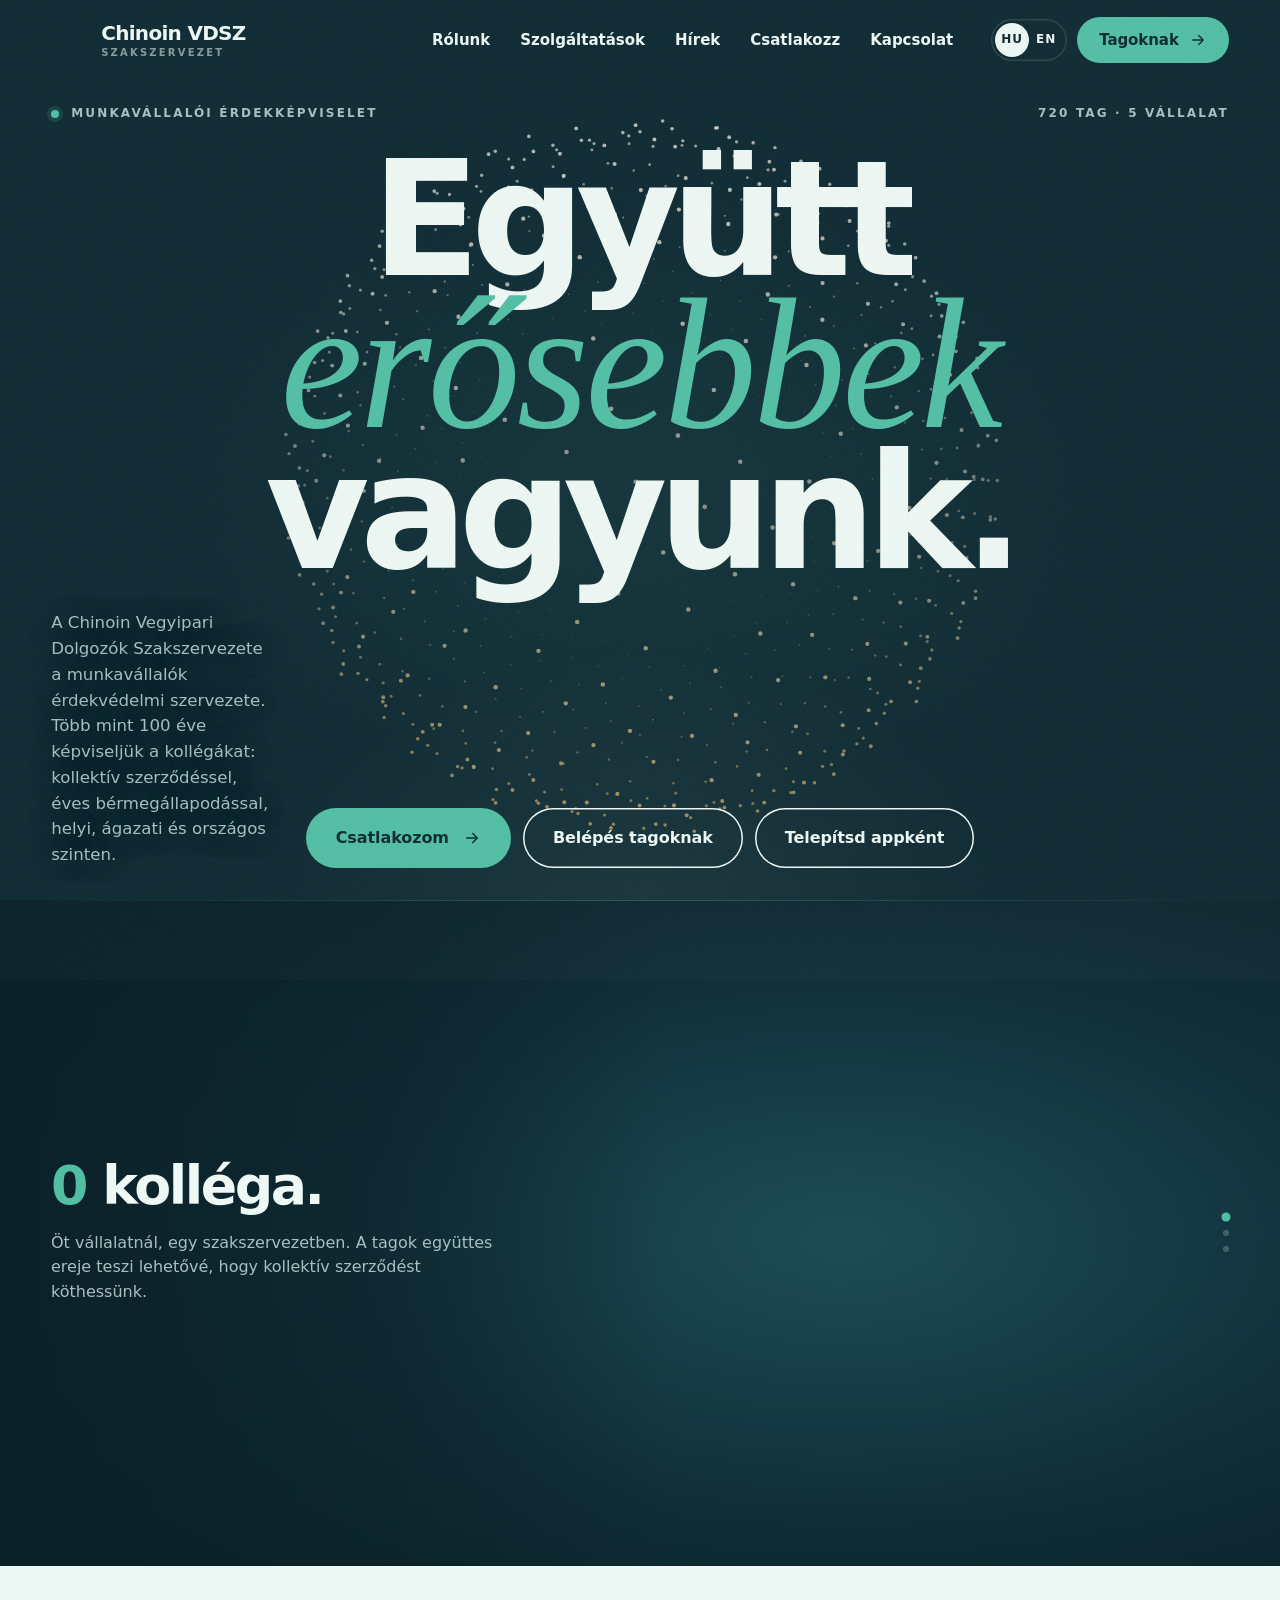
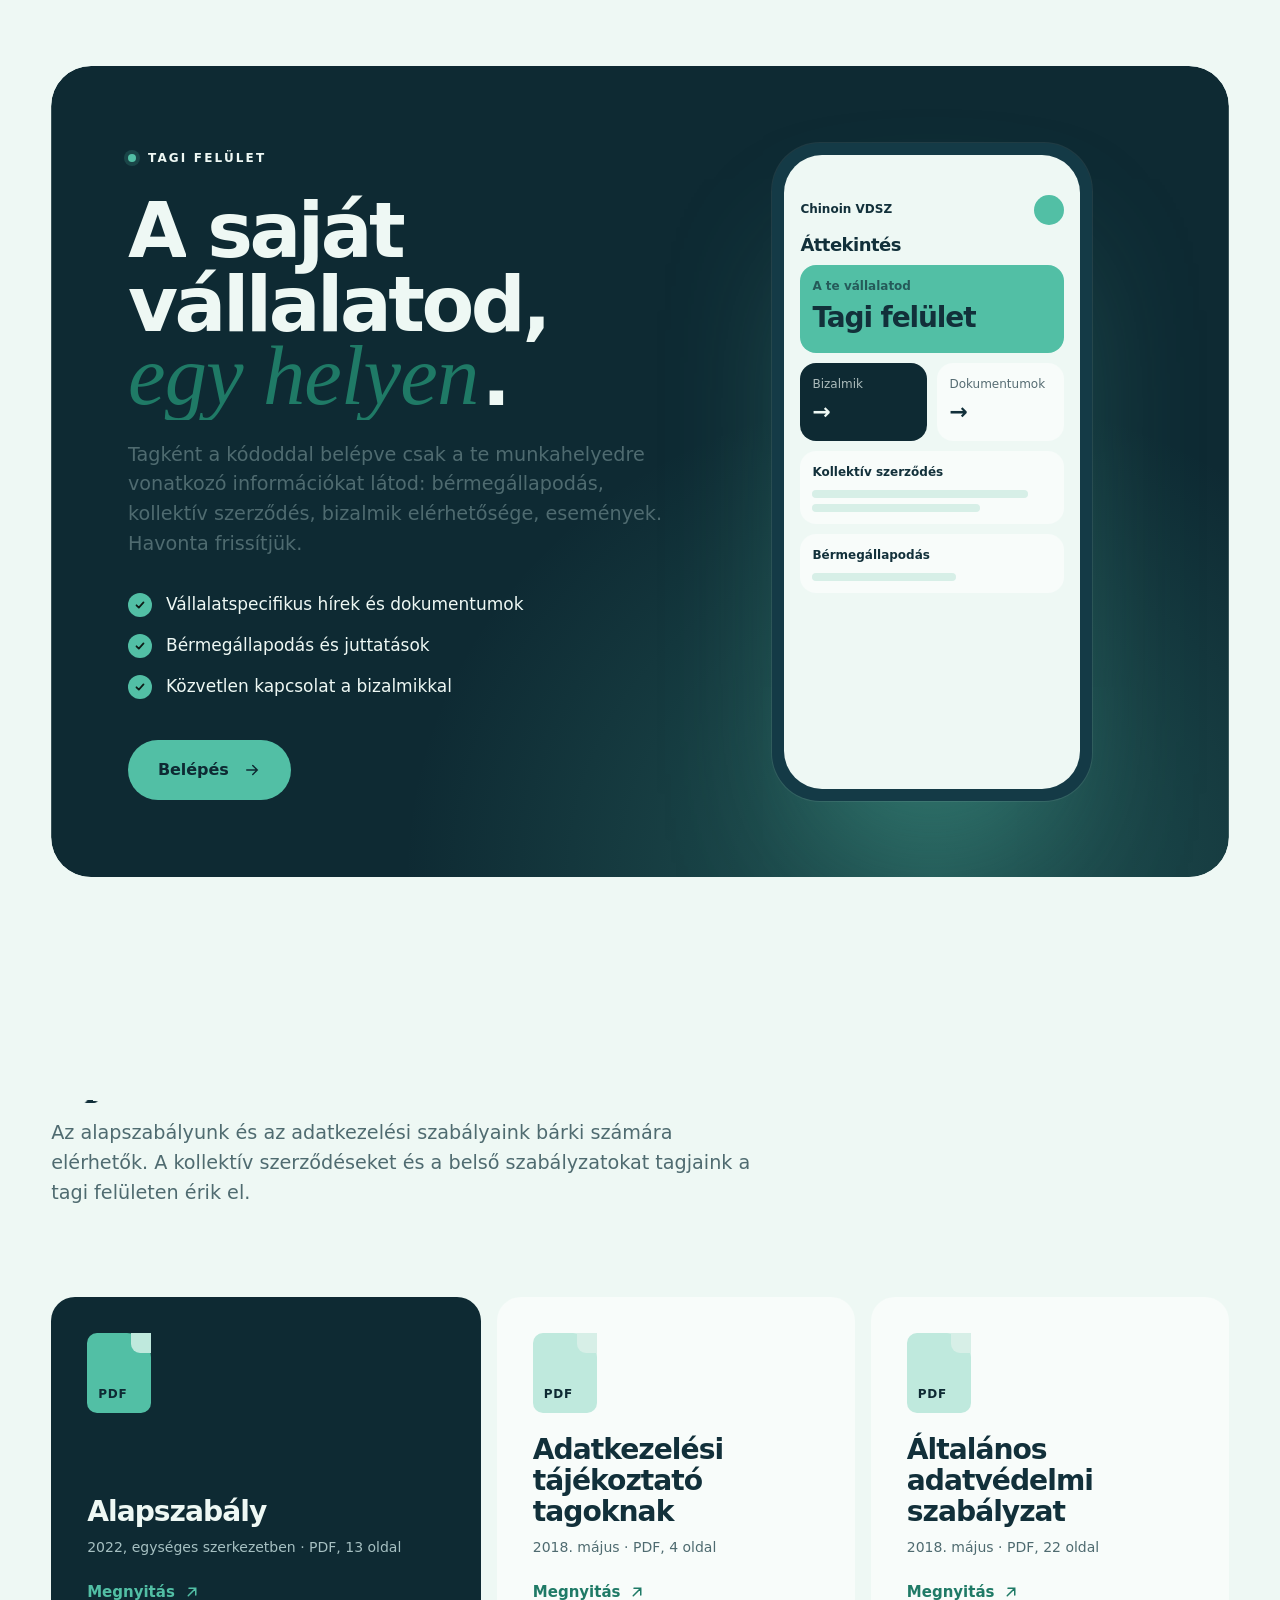
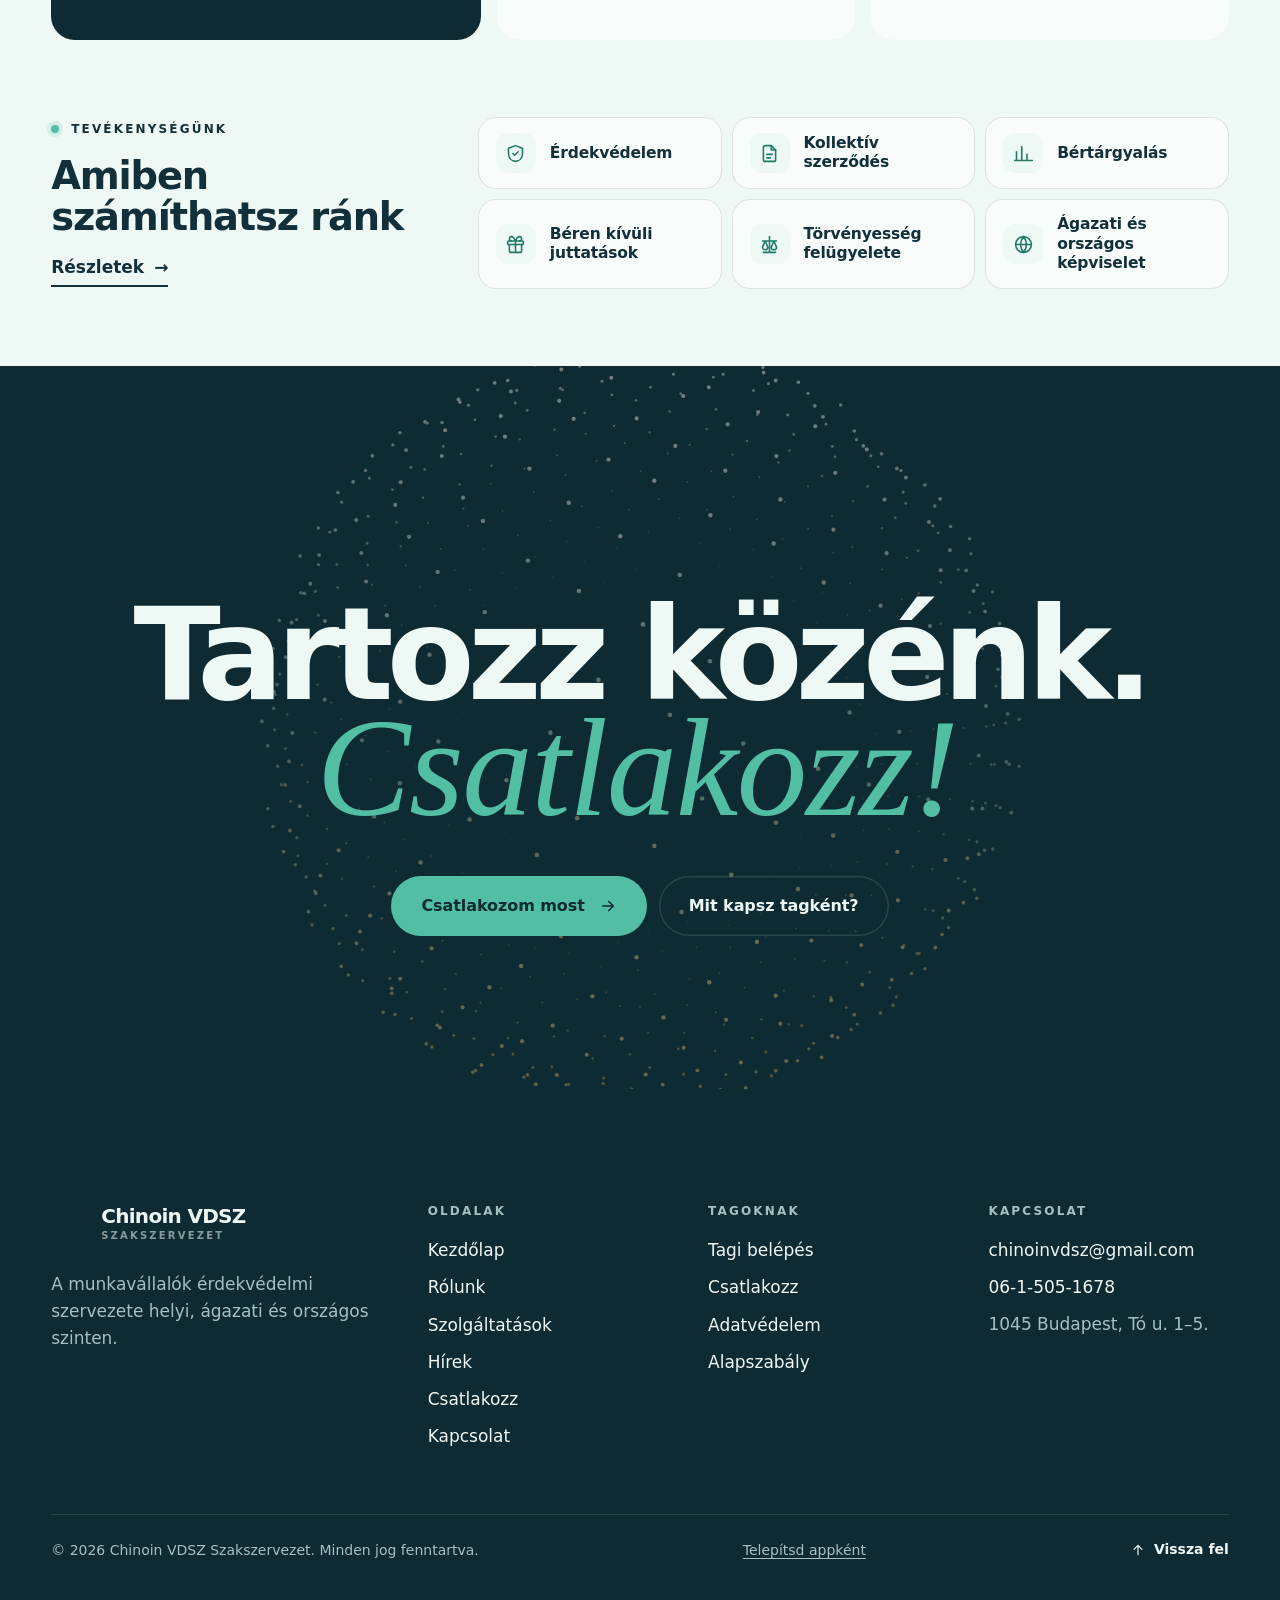
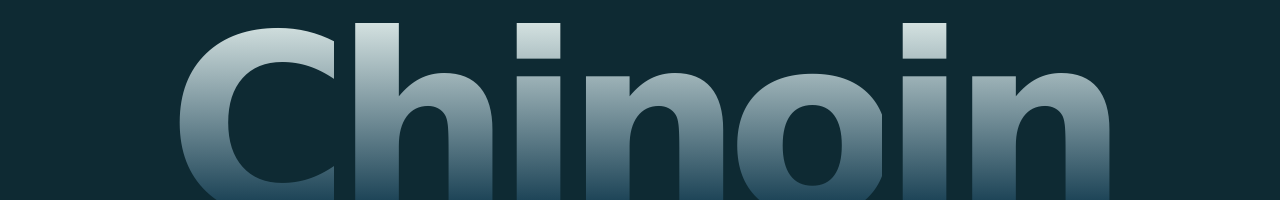
==== index.html @ bb0eb40e "Tartozz közénk: a 721-es sor kikerült Gyorsítótár v28.  Co-Authored-By: Claude Opus 5.5 <noreply@ant" ====
<!doctype html>
<html lang="hu" class="no-js">
<head>
  <meta charset="utf-8">
  <meta name="viewport" content="width=device-width, initial-scale=1, viewport-fit=cover">
  <title>Chinoin VDSZ Szakszervezet</title>
  <meta name="description" content="A Chinoin Vegyipari Dolgozók Szakszervezete: 720 tag, 5 vállalat, több mint 100 év a munkavállalók érdekében.">
  <meta name="theme-color" content="#0e2a33">
  <link rel="canonical" href="https://chinoin-vdsz.vercel.app/">
  <meta property="og:type" content="website">
  <meta property="og:site_name" content="Chinoin VDSZ Szakszervezet">
  <meta property="og:title" content="Chinoin VDSZ Szakszervezet — Együtt erősebbek vagyunk">
  <meta property="og:description" content="A Chinoin Vegyipari Dolgozók Szakszervezete: 720 tag, 5 vállalat, több mint 100 év a munkavállalók érdekében.">
  <meta property="og:url" content="https://chinoin-vdsz.vercel.app/">
  <meta property="og:image" content="https://chinoin-vdsz.vercel.app/assets/img/og.png">
  <meta property="og:locale" content="hu_HU">
  <meta property="og:locale:alternate" content="en_GB">
  <meta name="twitter:card" content="summary_large_image">
  <link rel="manifest" href="manifest.webmanifest">
  <link rel="icon" href="assets/img/icon.svg" type="image/svg+xml">
  <link rel="apple-touch-icon" href="assets/img/icon-192.png">
  <link rel="preload" href="assets/fonts/Unbounded-normal-latin.woff2" as="font" type="font/woff2" crossorigin>
  <link rel="preload" href="assets/fonts/Manrope-normal-latin.woff2" as="font" type="font/woff2" crossorigin>
  <link rel="stylesheet" href="assets/css/fonts.css?v=28">
  <link rel="stylesheet" href="assets/css/style.css?v=28">
</head>
<body data-page="home">
<main id="main">

  <!-- HERO -->
  <section class="hero dark hero-intro">
    <div class="hero-gl" aria-hidden="true"><canvas data-gl-orb></canvas></div>
    <div class="container hero-inner">
      <div class="hero-top">
        <span class="eyebrow" data-i18n="hero.eyebrow"></span>
        <span data-i18n="hero.loc"></span>
      </div>
      <h1 class="hero-title" data-split="chars" data-split-manual data-i18n-html="hero.title"></h1>
      <div class="hero-foot">
        <p class="lead" data-i18n="hero.lead"></p>
        <div class="hero-ctas">
          <a class="btn btn--volt" href="join.html" data-magnetic><span class="roll"><span data-i18n="hero.cta.join"></span></span><svg class="arrow" width="18" height="18" viewBox="0 0 24 24" fill="none" stroke="currentColor" stroke-width="2" stroke-linecap="round"><path d="M5 12h14M13 6l6 6-6 6"/></svg></a>
          <a class="btn btn--ghost" href="login.html" data-magnetic><span class="roll"><span data-i18n="hero.cta.members"></span></span></a>
          <button type="button" class="btn btn--ghost install-link" hidden data-i18n="footer.install"></button>
        </div>
      </div>
    </div>
  </section>

  <!-- „720 PONT”: minden pont egy tag. A taglétszámot a data-members értékénél kell frissíteni. -->
  <section class="story dark" data-story data-members="720" data-i18n-attr="aria-label:story.aria">
    <div class="story-stage" aria-hidden="true">
      <canvas></canvas>
      <ul class="story-legend">
        <li><i class="lg-core"></i><span data-i18n="story.ring.core"></span></li>
        <li><i class="lg-ring"></i><span data-i18n="story.ring.1"></span></li>
        <li><i class="lg-ring lg-dash"></i><span data-i18n="story.ring.2"></span></li>
      </ul>
      <div class="story-dots"><i></i><i></i><i></i></div>
    </div>
    <div class="container story-steps">
      <div class="story-step">
        <div class="story-text">
          <h2 class="story-title" data-story-t="story.2.t"></h2>
          <p data-story-t="story.2.d"></p>
        </div>
      </div>
      <div class="story-step">
        <div class="story-text">
          <h2 class="story-title" data-story-t="story.3.t"></h2>
          <p data-story-t="story.3.d"></p>
        </div>
      </div>
      <div class="story-step">
        <div class="story-text">
          <h2 class="story-title" data-story-t="story.4.t"></h2>
          <p data-story-t="story.4.d"></p>
        </div>
      </div>
    </div>
  </section>

  <!-- PORTAL TEASER -->
  <section class="section--tight">
    <div class="container">
      <div class="teaser reveal-clip">
        <div>
          <span class="eyebrow" data-i18n="portal.teaser.eyebrow"></span>
          <h2 class="h-l" style="margin-top:24px" data-split data-i18n-html="portal.teaser.title"></h2>
          <p class="lead muted" style="margin-top:24px" data-i18n="portal.teaser.lead"></p>
          <ul class="checklist">
            <li data-i18n="portal.teaser.l1"></li>
            <li data-i18n="portal.teaser.l2"></li>
            <li data-i18n="portal.teaser.l3"></li>
          </ul>
          <a class="btn btn--volt" href="login.html" data-magnetic><span class="roll"><span data-i18n="portal.teaser.cta"></span></span><svg class="arrow" width="18" height="18" viewBox="0 0 24 24" fill="none" stroke="currentColor" stroke-width="2" stroke-linecap="round"><path d="M5 12h14M13 6l6 6-6 6"/></svg></a>
        </div>
        <div class="phone-wrap" aria-hidden="true">
          <div class="phone">
            <div class="phone-screen">
              <div class="ps-top"><span style="font-weight:800">Chinoin VDSZ</span><span class="ps-avatar"></span></div>
              <div class="ps-title">Áttekintés</div>
              <div class="ps-card volt"><div style="font-weight:700;opacity:.7">A te vállalatod</div><div class="ps-big">Tagi felület</div></div>
              <div class="ps-row">
                <div class="ps-card ink"><div style="opacity:.7">Bizalmik</div><div class="ps-big" style="font-size:22px">→</div></div>
                <div class="ps-card"><div style="opacity:.7">Dokumentumok</div><div class="ps-big" style="font-size:22px">→</div></div>
              </div>
              <div class="ps-card"><div style="font-weight:700;margin-bottom:8px">Kollektív szerződés</div><div class="ps-bar" style="width:90%"></div><div class="ps-bar" style="width:70%;margin-top:6px"></div></div>
              <div class="ps-card"><div style="font-weight:700;margin-bottom:8px">Bérmegállapodás</div><div class="ps-bar" style="width:60%"></div></div>
            </div>
          </div>
        </div>
      </div>
    </div>
  </section>

  <!-- PUBLIC DOCUMENTS: Éva kérése — az Alapszabály és a GDPR-dokumentumok a főoldalon -->
  <section class="section" id="dokumentumok" style="padding-top:0">
    <div class="container">
      <div class="section-head">
        <span class="eyebrow reveal" data-i18n="docs.eyebrow"></span>
        <h2 class="h-l" data-split data-i18n-html="docs.title"></h2>
        <p class="lead muted reveal" data-i18n="docs.lead"></p>
      </div>
      <div class="pub-docs">
        <a class="pub-doc pub-doc--lead reveal" href="assets/docs/alapszabaly-2022.pdf" target="_blank" rel="noopener">
          <span class="pub-doc-file" aria-hidden="true">PDF</span>
          <span class="pub-doc-text"><b data-i18n="docs.alap.t"></b><small data-i18n="docs.alap.d"></small></span>
          <span class="pub-doc-go"><span data-i18n="docs.open"></span><svg width="18" height="18" viewBox="0 0 24 24" fill="none" stroke="currentColor" stroke-width="2" stroke-linecap="round"><path d="M7 17 17 7M8 7h9v9"/></svg></span>
        </a>
        <a class="pub-doc reveal" style="--d:.08s" href="assets/docs/adatkezelesi-tajekoztato-tagoknak.pdf" target="_blank" rel="noopener">
          <span class="pub-doc-file" aria-hidden="true">PDF</span>
          <span class="pub-doc-text"><b data-i18n="docs.gdprt.t"></b><small data-i18n="docs.gdprt.d"></small></span>
          <span class="pub-doc-go"><span data-i18n="docs.open"></span><svg width="18" height="18" viewBox="0 0 24 24" fill="none" stroke="currentColor" stroke-width="2" stroke-linecap="round"><path d="M7 17 17 7M8 7h9v9"/></svg></span>
        </a>
        <a class="pub-doc reveal" style="--d:.16s" href="assets/docs/adatvedelmi-szabalyzat.pdf" target="_blank" rel="noopener">
          <span class="pub-doc-file" aria-hidden="true">PDF</span>
          <span class="pub-doc-text"><b data-i18n="docs.gdprs.t"></b><small data-i18n="docs.gdprs.d"></small></span>
          <span class="pub-doc-go"><span data-i18n="docs.open"></span><svg width="18" height="18" viewBox="0 0 24 24" fill="none" stroke="currentColor" stroke-width="2" stroke-linecap="round"><path d="M7 17 17 7M8 7h9v9"/></svg></span>
        </a>
      </div>
    </div>
  </section>

  <!-- TEVÉKENYSÉG -->
  <section class="section--tight svc-strip" aria-labelledby="svc-title">
    <div class="container">
      <div class="svc-strip-head reveal">
        <span class="eyebrow" data-i18n="svc.eyebrow"></span>
        <h2 class="h-m" id="svc-title" data-i18n="svc.title"></h2>
        <a class="link-arrow" href="services.html"><span data-i18n="svc.more"></span> →</a>
      </div>
      <div class="svc-mini">
        <article class="svc-mini-item">
          <span class="svc-mini-ico" aria-hidden="true"><svg viewBox="0 0 24 24" fill="none" stroke="currentColor" stroke-width="1.8" stroke-linecap="round" stroke-linejoin="round"><path d="M12 3 4 6v6c0 5 3.4 8.6 8 9 4.6-.4 8-4 8-9V6l-8-3Z"/><path d="m9 12 2 2 4-4"/></svg></span>
          <h3 data-i18n="svc.1.t"></h3>
        </article>
        <article class="svc-mini-item">
          <span class="svc-mini-ico" aria-hidden="true"><svg viewBox="0 0 24 24" fill="none" stroke="currentColor" stroke-width="1.8" stroke-linecap="round" stroke-linejoin="round"><path d="M14 3H7a2 2 0 0 0-2 2v14a2 2 0 0 0 2 2h10a2 2 0 0 0 2-2V8l-5-5Z"/><path d="M14 3v5h5M9 13h6M9 17h4"/></svg></span>
          <h3 data-i18n="svc.2.t"></h3>
        </article>
        <article class="svc-mini-item">
          <span class="svc-mini-ico" aria-hidden="true"><svg viewBox="0 0 24 24" fill="none" stroke="currentColor" stroke-width="1.8" stroke-linecap="round" stroke-linejoin="round"><path d="M4 20V10M10 20V4M16 20v-7M22 20H2"/></svg></span>
          <h3 data-i18n="svc.3.t"></h3>
        </article>
        <article class="svc-mini-item">
          <span class="svc-mini-ico" aria-hidden="true"><svg viewBox="0 0 24 24" fill="none" stroke="currentColor" stroke-width="1.8" stroke-linecap="round" stroke-linejoin="round"><rect x="3" y="8" width="18" height="4" rx="1"/><path d="M12 8v13M5 12v7a2 2 0 0 0 2 2h10a2 2 0 0 0 2-2v-7M7.5 8a2.5 2.5 0 0 1 0-5C10 3 12 8 12 8s2-5 4.5-5a2.5 2.5 0 0 1 0 5"/></svg></span>
          <h3 data-i18n="svc.4.t"></h3>
        </article>
        <article class="svc-mini-item">
          <span class="svc-mini-ico" aria-hidden="true"><svg viewBox="0 0 24 24" fill="none" stroke="currentColor" stroke-width="1.8" stroke-linecap="round" stroke-linejoin="round"><path d="M12 3v18M5 21h14M4 8h16M7 8l-3 7a3 3 0 0 0 6 0L7 8Zm10 0-3 7a3 3 0 0 0 6 0l-3-7Z"/></svg></span>
          <h3 data-i18n="svc.5.t"></h3>
        </article>
        <article class="svc-mini-item">
          <span class="svc-mini-ico" aria-hidden="true"><svg viewBox="0 0 24 24" fill="none" stroke="currentColor" stroke-width="1.8" stroke-linecap="round" stroke-linejoin="round"><circle cx="12" cy="12" r="9"/><path d="M3 12h18M12 3a14 14 0 0 1 0 18M12 3a14 14 0 0 0 0 18"/></svg></span>
          <h3 data-i18n="svc.6.t"></h3>
        </article>
      </div>
    </div>
  </section>

  <section class="cta dark">
    <div class="cta-orb" aria-hidden="true"><canvas data-orb data-count="800"></canvas></div>
    <div class="container">
      <h2 class="h-xl" data-split data-i18n-html="cta.title"></h2>
      <div class="cta-actions reveal">
      <a class="btn btn--volt" href="join.html" data-magnetic><span class="roll"><span data-i18n="cta.btn"></span></span><svg class="arrow" width="18" height="18" viewBox="0 0 24 24" fill="none" stroke="currentColor" stroke-width="2" stroke-linecap="round"><path d="M5 12h14M13 6l6 6-6 6"/></svg></a>
      <a class="btn btn--line" href="services.html"><span class="roll"><span data-i18n="story.cta2"></span></span></a>
      </div>
    </div>
  </section>

</main>
<script src="assets/vendor/gsap.min.js" defer></script>
<script src="assets/vendor/ScrollTrigger.min.js" defer></script>
<script src="assets/vendor/lenis.min.js" defer></script>
<script src="assets/js/config.js?v=28" defer></script>
<script src="assets/js/backend.js?v=28" defer></script>
<script src="assets/js/i18n.js?v=28" defer></script>
<script src="assets/js/orb-gl.js?v=28" defer></script>
<script src="assets/js/app.js?v=28" defer></script>
<script src="assets/js/story.js?v=28" defer></script>
<script type="application/ld+json">
{"@context":"https://schema.org","@type":"Organization","name":"Chinoin Vegyipari Dolgozók Szakszervezete","url":"https://chinoin-vdsz.vercel.app/","logo":"https://chinoin-vdsz.vercel.app/assets/img/icon-512.png","email":"chinoinvdsz@gmail.com","telephone":"+36 1 505 1678"}
</script>
</body>
</html>
---- assets/css/style.css ----
/* ==========================================================================
   Chinoin VDSZ — design system v2
   A márkaszíneket és betűtípusokat a :root tokenekben lehet egy helyen cserélni.
   ========================================================================== */

:root {
  --ink: #0e2a33;
  --ink-2: #133440;
  --ink-3: #1d4457;
  --paper: #eef8f4;
  --paper-2: #d7efe7;
  --surface: #f8fcfa;
  /* A „Tartozz közénk!” plakát színei: sötétkék-türkiz alap, menta, türkiz kiemelő (világos háttéren mélyebb türkiz) */
  --accent: #52bfa5;
  --accent-deep: #1f7a66;
  --mist: #bfe9dd;
  --stone: #7f9ca0;
  --graphite: #234a55;

  --on-ink: #eef8f4;
  --on-ink-muted: #a6c0c2;
  --on-paper: #12303a;
  --on-paper-muted: #4f6b70;
  --line-ink: rgba(238, 248, 244, 0.12);
  --line-paper: rgba(18, 48, 58, 0.12);

  --font-display: "Unbounded", "Arial Black", system-ui, sans-serif;
  --font-serif: "Instrument Serif", "Times New Roman", serif;
  --font-body: "Manrope", system-ui, -apple-system, "Segoe UI", sans-serif;

  --radius-s: 12px;
  --radius: 24px;
  --radius-l: 40px;
  --gutter: clamp(16px, 4vw, 56px);
  --maxw: 1440px;
  --header-h: 80px;
  --ease: cubic-bezier(0.2, 0.8, 0.2, 1);
  --ease-out: cubic-bezier(0.16, 1, 0.3, 1);
  --ease-in-out: cubic-bezier(0.77, 0, 0.18, 1);
}

/* ---------- Reset ---------- */
*, *::before, *::after { box-sizing: border-box; }
html { -webkit-text-size-adjust: 100%; scroll-padding-top: calc(var(--header-h) + 16px); }
html.lenis, html.lenis body { height: auto; }
.lenis.lenis-smooth { scroll-behavior: auto !important; }
.lenis.lenis-stopped { overflow: hidden; }
body {
  margin: 0;
  font-family: var(--font-body);
  font-size: 17px;
  line-height: 1.6;
  color: var(--on-paper);
  background: var(--paper);
  -webkit-font-smoothing: antialiased;
  -moz-osx-font-smoothing: grayscale;
  overflow-x: clip;
  text-rendering: optimizeLegibility;
}
img, svg, canvas { display: block; max-width: 100%; }
a { color: inherit; text-decoration: none; }
button, input, select, textarea { font: inherit; color: inherit; }
button { cursor: pointer; background: none; border: 0; padding: 0; }
h1, h2, h3, h4 { font-family: var(--font-display); font-weight: 700; line-height: 1.02; margin: 0; letter-spacing: -0.02em; }
p { margin: 0; }
ul { margin: 0; padding: 0; list-style: none; }
em { font-style: normal; }
::selection { background: var(--accent); color: var(--ink); }
:focus-visible { outline: 3px solid var(--accent); outline-offset: 3px; border-radius: 6px; }

.skip-link {
  position: fixed; left: 16px; top: -80px; z-index: 1000;
  background: var(--accent); color: var(--ink); padding: 12px 18px; border-radius: 12px; font-weight: 700;
  transition: top .2s;
}
.skip-link:focus { top: 12px; }
.container { width: 100%; max-width: var(--maxw); margin-inline: auto; padding-inline: var(--gutter); }
.visually-hidden { position: absolute !important; width: 1px; height: 1px; overflow: hidden; clip: rect(0 0 0 0); white-space: nowrap; }

/* Film grain az egész oldalon */
.grain {
  position: fixed; inset: -80px; z-index: 998; pointer-events: none; opacity: .06; will-change: transform;
  background-image: url("data:image/svg+xml;utf8,<svg xmlns='http://www.w3.org/2000/svg' width='220' height='220'><filter id='n'><feTurbulence type='fractalNoise' baseFrequency='.85' numOctaves='2' stitchTiles='stitch'/></filter><rect width='100%' height='100%' filter='url(%23n)'/></svg>");
  animation: grain 1s steps(6) infinite;
}
@keyframes grain {
  0% { transform: translate3d(0, 0, 0); } 20% { transform: translate3d(-44px, 30px, 0); } 40% { transform: translate3d(30px, -44px, 0); }
  60% { transform: translate3d(-30px, -14px, 0); } 80% { transform: translate3d(44px, 44px, 0); } 100% { transform: translate3d(0, 0, 0); }
}

/* ---------- Surfaces ---------- */
.dark { background: var(--ink); color: var(--on-ink); }
.dark .muted { color: var(--on-ink-muted); }
.muted { color: var(--on-paper-muted); }
.section { padding-block: clamp(96px, 14vw, 200px); position: relative; }
.section--tight { padding-block: clamp(56px, 8vw, 100px); }

/* ---------- Type ---------- */
.eyebrow {
  display: inline-flex; align-items: center; gap: 12px;
  font-size: 12px; font-weight: 800; letter-spacing: .18em; text-transform: uppercase;
}
.eyebrow::before { content: ""; width: 8px; height: 8px; border-radius: 50%; background: var(--accent); box-shadow: 0 0 0 4px rgba(82, 191, 165, .18); }
.dark .eyebrow::before { background: var(--accent); box-shadow: 0 0 0 4px rgba(82, 191, 165, .16); }
.h-xl, .h-l, .h-m, .h-s { font-family: var(--font-display); }
.h-xl { font-size: clamp(48px, 10vw, 168px); font-weight: 800; letter-spacing: -0.055em; line-height: .9; }
.h-l { font-size: clamp(38px, 6vw, 96px); font-weight: 700; letter-spacing: -0.045em; line-height: .96; }
.h-m { font-size: clamp(24px, 3vw, 40px); letter-spacing: -0.03em; line-height: 1.08; }
.h-s { font-size: 21px; letter-spacing: -0.015em; line-height: 1.2; }
.h-xl em, .h-l em, .h-m em, .serif {
  font-family: var(--font-serif); font-style: italic; font-weight: 400; letter-spacing: -0.01em;
  font-size: 1.1em; line-height: .8;
}
.h-xl em, .h-l em, .h-m em { color: var(--accent-deep); padding-right: .04em; }
.dark .h-xl em, .dark .h-l em, .dark .h-m em { color: var(--accent); }
.lead { font-size: clamp(18px, 1.5vw, 22px); line-height: 1.55; max-width: 58ch; }
.section-head { display: grid; gap: 24px; margin-bottom: clamp(48px, 7vw, 96px); max-width: 1000px; }
.section-head--row { max-width: none; grid-template-columns: 1fr auto; align-items: end; }
@media (max-width: 720px) { .section-head--row { grid-template-columns: 1fr; } }

/* Szöveg-felbontás (split) animáció */
[data-split] .w { display: inline-block; overflow: hidden; vertical-align: top; padding: .06em .02em .12em; margin: -.06em -.02em -.12em; }
[data-split] .wi, [data-split] .c { display: inline-block; transform: translate3d(0, 115%, 0) rotate(4deg); transform-origin: 0 100%; transition: transform 1.2s var(--ease-out); transition-delay: calc(var(--i, 0) * var(--stagger, .035s) + var(--delay, 0s)); }
[data-split].in .wi, [data-split].in .c { transform: none; }
[data-split="chars"] { --stagger: .028s; }
.js-off [data-split] .wi, .js-off [data-split] .c { transform: none; }

/* ---------- Buttons ---------- */
.btn {
  --bg: var(--ink); --fg: var(--paper); --hover-bg: var(--accent); --hover-fg: var(--ink);
  position: relative; display: inline-flex; align-items: center; justify-content: center; gap: 14px;
  min-height: 60px; padding: 0 30px; border-radius: 999px;
  background: var(--bg); color: var(--fg);
  font-weight: 700; font-size: 16px; letter-spacing: -0.005em;
  overflow: hidden; isolation: isolate; white-space: nowrap;
  transition: color .5s var(--ease-out), box-shadow .5s var(--ease-out);
}
.btn::after {
  content: ""; position: absolute; left: 50%; top: 100%; width: 150%; aspect-ratio: 1; z-index: -1; border-radius: 50%;
  background: var(--hover-bg); transform: translate(-50%, 0) scale(.2); transition: transform .7s var(--ease-out);
}
.btn:hover::after { transform: translate(-50%, -50%) scale(1); }
.btn:hover { color: var(--hover-fg); }
.btn .arrow { transition: transform .5s var(--ease-out); flex: none; }
.btn:hover .arrow { transform: translateX(4px) rotate(-45deg); }
.btn--volt { --bg: var(--accent); --fg: var(--ink); --hover-bg: var(--paper); --hover-fg: var(--ink); }
.btn--ghost { --bg: transparent; --fg: currentColor; box-shadow: inset 0 0 0 1.5px currentColor; }
.dark .btn--ghost { --hover-bg: var(--on-ink); --hover-fg: var(--ink); }
.btn--sm { min-height: 46px; padding: 0 22px; font-size: 15px; gap: 10px; }
.btn--block { width: 100%; }

/* Szövegpörgetés hoverre */
.roll { display: inline-block; overflow: hidden; line-height: 1.25; height: 1.25em; vertical-align: middle; }
.roll > span { display: block; transition: transform .6s var(--ease-out); }
.roll > span::after { content: attr(data-t); display: block; }
a:hover .roll > span, button:hover .roll > span { transform: translateY(-50%); }

.link-arrow { position: relative; display: inline-flex; align-items: center; gap: 10px; font-weight: 700; padding-bottom: 6px; }
.link-arrow::after { content: ""; position: absolute; left: 0; right: 0; bottom: 0; height: 2px; background: currentColor; transform-origin: right; transition: transform .6s var(--ease-out); }
.link-arrow:hover::after { transform: scaleX(0); transform-origin: left; animation: lineIn .6s var(--ease-out) .35s forwards; }
@keyframes lineIn { from { transform: scaleX(0); transform-origin: left; } to { transform: scaleX(1); transform-origin: left; } }

/* ---------- Custom cursor ---------- */
.cursor, .cursor-dot { position: fixed; left: 0; top: 0; z-index: 999; pointer-events: none; opacity: 0; transition: opacity .3s; }
.has-cursor .cursor, .has-cursor .cursor-dot { opacity: 1; }
.cursor-dot { width: 6px; height: 6px; margin: -3px 0 0 -3px; border-radius: 50%; background: var(--accent); }
.cursor { width: 44px; height: 44px; margin: -22px 0 0 -22px; }
.cursor i {
  position: absolute; inset: 0; border-radius: 50%; border: 1.5px solid rgba(82, 191, 165, .7);
  display: grid; place-items: center; transition: transform .5s var(--ease-out), background-color .4s, border-color .4s;
}
.cursor b { position: absolute; inset: 0; display: grid; place-items: center; font-size: 12px; font-weight: 800; letter-spacing: .06em; text-transform: uppercase; color: var(--ink); opacity: 0; transform: scale(.6); transition: opacity .3s, transform .5s var(--ease-out); }
.cursor.is-link i { transform: scale(1.5); background: rgba(82, 191, 165, .12); }
.cursor.is-label i { transform: scale(2.3); background: var(--accent); border-color: var(--accent); }
.cursor.is-label b { opacity: 1; transform: scale(1); }
.cursor.is-down i { transform: scale(.8); }
.cursor.is-hidden { opacity: 0 !important; }
@media (hover: hover) and (pointer: fine) {
  .has-cursor, .has-cursor a, .has-cursor button, .has-cursor summary, .has-cursor label { cursor: none; }
  .has-cursor input, .has-cursor textarea, .has-cursor select { cursor: auto; }
}

/* ---------- Preloader ---------- */
.loader {
  position: fixed; inset: 0; z-index: 1001; background: var(--ink); color: var(--on-ink);
  display: grid; place-items: center; clip-path: inset(0 0 0 0);
  transition: clip-path 1.2s var(--ease-in-out);
}
.loader.is-done { clip-path: inset(0 0 100% 0); }
.loader-ring { position: relative; width: min(260px, 60vw); aspect-ratio: 1; display: grid; place-items: center; }
.loader-ring svg { position: absolute; inset: 0; width: 100%; height: 100%; transform: rotate(-90deg); }
.loader-ring circle { fill: none; stroke-width: 1.5; }
.loader-ring .track { stroke: var(--line-ink); }
.loader-ring .bar { stroke: var(--accent); stroke-linecap: round; stroke-dasharray: 1; stroke-dashoffset: 1; transition: stroke-dashoffset .3s linear; }
.loader-num { font-family: var(--font-display); font-weight: 800; font-size: clamp(44px, 9vw, 80px); letter-spacing: -0.05em; font-variant-numeric: tabular-nums; }
.loader-label { position: absolute; bottom: 40px; left: 0; right: 0; text-align: center; font-size: 12px; font-weight: 800; letter-spacing: .24em; text-transform: uppercase; color: var(--on-ink-muted); }
.loader.is-done .loader-ring { transform: scale(.9); opacity: 0; transition: transform 1s var(--ease-in-out), opacity .6s; }

/* ---------- Page transition ---------- */
.curtain {
  position: fixed; inset: 0; z-index: 1000; pointer-events: none; background: var(--ink);
  clip-path: circle(0% at var(--cx, 50%) var(--cy, 50%));
  transition: clip-path .9s var(--ease-in-out);
}
.curtain::after {
  content: ""; position: absolute; left: 50%; top: 50%; width: 64px; height: 64px; margin: -32px 0 0 -32px;
  background: url("../img/icon.svg") center/contain no-repeat; opacity: 0; transition: opacity .3s;
}
.curtain.is-in { clip-path: circle(150% at var(--cx, 50%) var(--cy, 50%)); pointer-events: all; }
.curtain.is-in::after { opacity: 1; transition-delay: .5s; }
.curtain.is-out { clip-path: inset(0 0 100% 0); transition: clip-path 1s var(--ease-in-out); }
.curtain.no-anim { transition: none; }

/* ---------- Header ---------- */
.site-header {
  position: fixed; inset: 0 0 auto 0; z-index: 100; height: var(--header-h);
  transition: background-color .4s, box-shadow .4s, transform .7s var(--ease-out), color .3s;
  color: var(--on-ink);
}
.site-header.is-scrolled {
  background: rgba(14, 42, 51, .6);
  -webkit-backdrop-filter: saturate(140%) blur(12px); backdrop-filter: saturate(140%) blur(12px);
  box-shadow: 0 1px 0 var(--line-ink);
}
.site-header.is-hidden { transform: translateY(-100%); }
.header-inner { height: 100%; display: flex; align-items: center; gap: 24px; }
.logo { display: inline-flex; align-items: center; gap: 12px; font-family: var(--font-display); font-weight: 800; font-size: 20px; letter-spacing: -0.035em; line-height: 1; }
.logo-mark { display: block; width: 38px; height: 38px; flex: none; background: currentColor; -webkit-mask: url(../img/logo-mark.svg) center / contain no-repeat; mask: url(../img/logo-mark.svg) center / contain no-repeat; transition: transform .6s var(--ease-out); }
.logo:hover .logo-mark { transform: scale(1.06); }
.logo small { display: block; font-family: var(--font-body); font-size: 10px; font-weight: 800; letter-spacing: .22em; text-transform: uppercase; opacity: .55; margin-top: 5px; }
.logo > span > span { white-space: nowrap; }
@media (max-width: 420px) { .logo { font-size: 17px; } }
.main-nav { margin-left: auto; }
.main-nav ul { display: flex; gap: 2px; }
.main-nav a { position: relative; display: block; padding: 10px 14px; font-weight: 600; font-size: 15px; }
.main-nav a::after { content: ""; position: absolute; left: 14px; right: 14px; bottom: 4px; height: 1.5px; background: currentColor; transform: scaleX(0); transform-origin: right; transition: transform .5s var(--ease-out); }
.main-nav a:hover::after, .main-nav a[aria-current="page"]::after { transform: scaleX(1); transform-origin: left; }
.main-nav a[aria-current="page"]::after { background: var(--accent); }
.header-actions { display: flex; align-items: center; gap: 10px; }
.lang-toggle {
  display: inline-flex; align-items: center; height: 42px; padding: 4px; border-radius: 999px; position: relative;
  box-shadow: inset 0 0 0 1.5px var(--line-ink); font-size: 12px; font-weight: 800; letter-spacing: .08em;
}
.lang-toggle::before { content: ""; position: absolute; left: 4px; top: 4px; width: 34px; height: 34px; border-radius: 999px; background: var(--on-ink); transition: transform .5s var(--ease-out); }
.lang-toggle.is-en::before { transform: translateX(34px); }
.lang-toggle span { position: relative; display: grid; place-items: center; width: 34px; height: 34px; border-radius: 999px; transition: color .4s; }
.lang-toggle span.is-active { color: var(--ink); }
.burger { display: none; width: 46px; height: 46px; border-radius: 50%; box-shadow: inset 0 0 0 1.5px var(--line-ink); position: relative; }
.burger span { position: absolute; left: 14px; right: 14px; height: 2px; background: currentColor; border-radius: 2px; transition: transform .5s var(--ease-out), top .5s var(--ease-out); }
.burger span:nth-child(1) { top: 18px; }
.burger span:nth-child(2) { top: 26px; }
.menu-open .burger span:nth-child(1) { top: 22px; transform: rotate(45deg); }
.menu-open .burger span:nth-child(2) { top: 22px; transform: rotate(-45deg); }

.page-light .site-header:not(.is-scrolled) { color: var(--on-paper); }
.page-light .site-header:not(.is-scrolled) .lang-toggle,
.page-light .site-header:not(.is-scrolled) .burger { box-shadow: inset 0 0 0 1.5px var(--line-paper); }
.page-light .site-header:not(.is-scrolled) .lang-toggle::before { background: var(--ink); }
.page-light .site-header:not(.is-scrolled) .lang-toggle span.is-active { color: var(--paper); }
.page-light .site-header:not(.is-scrolled) .main-nav a[aria-current="page"]::after { background: var(--accent); }
.page-light .site-header:not(.is-scrolled) .btn--volt { --bg: var(--ink); --fg: var(--paper); --hover-bg: var(--accent); --hover-fg: var(--ink); }
.solid-header .site-header { background: rgba(14, 42, 51, .9); -webkit-backdrop-filter: saturate(160%) blur(18px); backdrop-filter: saturate(160%) blur(18px); }

@media (max-width: 1080px) {
  .main-nav, .header-actions .btn { display: none; }
  .burger { display: block; }
  .header-actions { margin-left: auto; }
}

/* Mobile menu */
.mobile-menu {
  position: fixed; inset: 0; z-index: 90; background: var(--ink); color: var(--on-ink);
  display: flex; flex-direction: column; padding: calc(var(--header-h) + 24px) var(--gutter) 32px;
  clip-path: circle(0% at calc(100% - 44px) 40px); visibility: hidden; overflow: hidden;
  transition: clip-path .9s var(--ease-in-out), visibility 0s .9s;
}
.mobile-menu::before { content: ""; position: absolute; right: -30%; bottom: -20%; width: 90vw; aspect-ratio: 1; border-radius: 50%; background: radial-gradient(closest-side, rgba(82, 191, 165, .18), transparent); pointer-events: none; }
.menu-open .mobile-menu { clip-path: circle(150% at calc(100% - 44px) 40px); visibility: visible; transition: clip-path .9s var(--ease-in-out), visibility 0s; }
.menu-open { overflow: hidden; }
.menu-open .site-header { color: var(--on-ink) !important; background: transparent; box-shadow: none; -webkit-backdrop-filter: none; backdrop-filter: none; }
.mobile-menu ul { display: grid; gap: 2px; position: relative; }
.mobile-menu li { overflow: hidden; }
.mobile-menu a.mm-link {
  display: flex; align-items: baseline; gap: 16px; padding: 4px 0;
  font-family: var(--font-display); font-weight: 700; font-size: clamp(30px, 8.2vw, 64px); letter-spacing: -0.045em; line-height: 1.1;
  transform: translateY(110%); transition: transform .8s var(--ease-out), color .2s;
}
.mobile-menu a.mm-link small { font-family: var(--font-body); font-size: 12px; font-weight: 800; color: var(--on-ink-muted); letter-spacing: .1em; }
.mobile-menu a.mm-link[aria-current="page"] { color: var(--accent); }
.menu-open .mobile-menu a.mm-link { transform: none; }
.menu-open .mobile-menu li:nth-child(1) a { transition-delay: .25s; }
.menu-open .mobile-menu li:nth-child(2) a { transition-delay: .3s; }
.menu-open .mobile-menu li:nth-child(3) a { transition-delay: .35s; }
.menu-open .mobile-menu li:nth-child(4) a { transition-delay: .4s; }
.menu-open .mobile-menu li:nth-child(5) a { transition-delay: .45s; }
.menu-open .mobile-menu li:nth-child(6) a { transition-delay: .5s; }
.mobile-menu .mm-foot { margin-top: auto; display: grid; gap: 16px; position: relative; opacity: 0; transform: translateY(20px); transition: opacity .6s, transform .8s var(--ease-out); }
.menu-open .mobile-menu .mm-foot { opacity: 1; transform: none; transition-delay: .55s; }
.mm-foot .mm-contact { display: flex; flex-wrap: wrap; gap: 8px 20px; color: var(--on-ink-muted); font-size: 14px; }

/* ---------- Hero ---------- */
.hero {
  position: relative; min-height: 100svh; display: flex; flex-direction: column;
  padding-top: calc(var(--header-h) + 24px); padding-bottom: 32px; overflow: hidden; isolation: isolate;
}
.hero::before {
  content: ""; position: absolute; inset: 0; z-index: -2;
  background:
    radial-gradient(50% 50% at 50% 55%, rgba(82, 191, 165, .07), transparent 70%),
    radial-gradient(40% 40% at 50% 100%, rgba(191, 233, 221, .06), transparent 70%);
}
.hero-gl { position: absolute; z-index: -1; left: 50%; top: 53%; width: min(104vh, 100vw); aspect-ratio: 1; transform: translate(-50%, -50%); pointer-events: none; }
.hero-gl canvas { width: 100%; height: 100%; }
.hero-inner { flex: 1; display: grid; grid-template-rows: auto 1fr auto; gap: 24px; }
.hero-top { display: flex; justify-content: space-between; align-items: center; gap: 16px; font-size: 12px; font-weight: 800; letter-spacing: .18em; text-transform: uppercase; color: var(--on-ink-muted); }
.hero-title { align-self: center; display: grid; text-align: center; font-size: clamp(52px, min(12.5vw, 20vh), 224px); font-weight: 800; letter-spacing: -0.06em; line-height: .88; }
.hero-title em { font-family: var(--font-serif); font-style: italic; font-weight: 400; letter-spacing: -0.02em; }
.hero-title .l { display: block; }
.hero-title .l2 { color: var(--accent); }
.hero-title .l2 em { font-size: 1.16em; line-height: .8; color: var(--accent); }
.hero-foot { display: grid; grid-template-columns: 1fr auto 1fr; gap: 32px; align-items: end; }
.hero-foot .lead { text-shadow: 0 1px 24px rgba(14, 42, 51,.8); color: var(--on-ink-muted); max-width: 40ch; font-size: clamp(16px, 1.3vw, 19px); }
.hero-ctas { display: flex; flex-wrap: wrap; gap: 12px; justify-content: center; }
.hero-badge { justify-self: end; position: relative; width: 132px; height: 132px; display: grid; place-items: center; border-radius: 50%; }
.hero-badge svg.ring { position: absolute; inset: 0; width: 100%; height: 100%; animation: spin 16s linear infinite; }
.hero-badge text { font-family: var(--font-body); font-size: 10.5px; font-weight: 800; letter-spacing: .26em; text-transform: uppercase; fill: var(--on-ink); }
.hero-badge .core { width: 64px; height: 64px; border-radius: 50%; background: var(--accent); color: var(--ink); display: grid; place-items: center; transition: transform .6s var(--ease-out); }
.hero-badge:hover .core { transform: scale(1.12) rotate(-45deg); }
@keyframes spin { to { transform: rotate(360deg); } }
.hero-intro .hero-top, .hero-intro .hero-foot > * { opacity: 0; transform: translateY(24px); }
.hero-intro.in .hero-top, .hero-intro.in .hero-foot > * { opacity: 1; transform: none; transition: opacity 1s var(--ease-out), transform 1.2s var(--ease-out); }
.hero-intro.in .hero-foot > :nth-child(1) { transition-delay: .5s; }
.hero-intro.in .hero-foot > :nth-child(2) { transition-delay: .6s; }
.hero-intro.in .hero-foot > :nth-child(3) { transition-delay: .7s; }
.hero-intro.in .hero-top { transition-delay: .4s; }
@media (max-width: 900px) {
  .hero-gl { top: 44%; width: 150vw; }
  .hero-foot { grid-template-columns: 1fr; gap: 24px; }
  .hero-ctas { justify-content: flex-start; }
  .hero-badge { position: absolute; right: var(--gutter); top: calc(var(--header-h) + 48px); width: 100px; height: 100px; }
  .hero-badge .core { width: 48px; height: 48px; }
  .hero-top span:last-child { display: none; }
  .hero-title { text-align: left; }
}

.ios-install { position: fixed; inset: 0; z-index: 200; background: rgba(14, 42, 51, .55); display: none; align-items: flex-end; }
.ios-install.is-open { display: flex; }
.ios-install-card { width: 100%; max-width: 560px; margin: 0 auto; padding: 28px 24px 32px; background: var(--ink); color: var(--on-ink); border-radius: 24px 24px 0 0; }
.ios-install-title { font-family: var(--font-display); font-size: 22px; font-weight: 800; margin-bottom: 16px; }
.ios-install ol { padding-left: 20px; line-height: 1.7; margin-bottom: 24px; font-size: 16px; }
.ios-install li + li { margin-top: 6px; }

@media (max-width: 600px) {
  .hero-intro .hero-top { padding-top: calc(var(--header-h) + 12px); }
  .hero-intro .hero-badge { display: none; }
}

/* ---------- Manifesto ---------- */
.manifesto { padding-block: clamp(120px, 18vw, 260px); }
.manifesto-text { font-family: var(--font-display); font-weight: 600; font-size: clamp(28px, 4.4vw, 68px); letter-spacing: -0.04em; line-height: 1.12; max-width: 22ch; }
.manifesto-text .mw { opacity: .14; transition: opacity .2s linear; }
.manifesto-text .mw.on { opacity: 1; }
.manifesto .eyebrow { margin-bottom: 40px; }

/* ---------- Numbers ---------- */
.numbers { display: grid; grid-template-columns: repeat(4, 1fr); border-top: 1px solid var(--line-ink); }
.num { padding: 40px 24px 0 0; display: grid; gap: 12px; }
.num + .num { padding-left: 24px; border-left: 1px solid var(--line-ink); }
.num b { font-family: var(--font-display); font-size: clamp(44px, 6vw, 104px); font-weight: 800; letter-spacing: -0.06em; line-height: .9; font-variant-numeric: tabular-nums; }
.num:nth-child(2) b { color: var(--accent); }
.num span { font-size: 15px; color: var(--on-ink-muted); }
@media (max-width: 820px) {
  .numbers { grid-template-columns: 1fr 1fr; }
  .num:nth-child(3) { padding-left: 0; border-left: 0; }
  .num:nth-child(n+3) { border-top: 1px solid var(--line-ink); margin-top: 32px; }
}

/* ---------- Bento ---------- */
.bento { display: grid; grid-template-columns: repeat(12, 1fr); gap: 16px; perspective: 1400px; }
.card {
  --mx: 50%; --my: 50%;
  position: relative; border-radius: var(--radius); padding: clamp(26px, 3vw, 40px); overflow: hidden; isolation: isolate;
  background: var(--surface); transform-style: preserve-3d;
  transition: transform .8s var(--ease-out), box-shadow .8s var(--ease-out);
  display: flex; flex-direction: column; gap: 14px; min-height: 280px;
}
.card::before {
  content: ""; position: absolute; inset: 0; z-index: -1; opacity: 0; transition: opacity .5s;
  background: radial-gradient(480px circle at var(--mx) var(--my), rgba(82, 191, 165, .08), transparent 60%);
}
.card:hover::before { opacity: 1; }
.card:hover { box-shadow: 0 40px 80px -40px rgba(18, 48, 58, .35); }
.card .icon { width: 60px; height: 60px; border-radius: 18px; display: grid; place-items: center; background: var(--paper); margin-bottom: auto; transition: transform .8s var(--ease-out); }
.card:hover .icon { transform: rotate(-12deg) scale(1.08); }
.card .icon svg { width: 28px; height: 28px; }
.card p { color: var(--on-paper-muted); }
.card--span-7 { grid-column: span 7; }
.card--span-5 { grid-column: span 5; }
.card--span-4 { grid-column: span 4; }
.card--ink { background: var(--ink); color: var(--on-ink); }
.card--ink p { color: var(--on-ink-muted); }
.card--ink .icon { background: var(--ink-3); color: var(--accent); }
.card--ink::before { background: radial-gradient(480px circle at var(--mx) var(--my), rgba(82, 191, 165, .18), transparent 60%); }
.card--violet { background: var(--mist); color: var(--ink); }
.card--violet p { color: rgba(14, 42, 51, .7); }
.card--violet .icon { background: rgba(14, 42, 51, .08); }
.card--volt { background: var(--accent); color: var(--ink); }
.card--volt p { color: rgba(14, 42, 51, .72); }
.card--volt .icon { background: rgba(14, 42, 51, .08); }
.card--feature { min-height: 420px; justify-content: flex-end; }
.card--feature .h-m { max-width: 14ch; }
.card .big-num { position: absolute; right: 28px; top: 12px; font-family: var(--font-display); font-weight: 800; font-size: 160px; line-height: 1; letter-spacing: -0.07em; opacity: .07; }
.card .card-orb { position: absolute; right: -90px; top: -90px; width: 320px; height: 320px; border-radius: 50%; background: radial-gradient(circle at 35% 35%, rgba(82, 191, 165, .9), rgba(82, 191, 165, .15) 55%, transparent 72%); filter: blur(24px); opacity: .45; transition: transform 1.2s var(--ease-out); z-index: -1; }
.card:hover .card-orb { transform: translate(-30px, 30px) scale(1.1); }
@media (max-width: 960px) {
  .card--span-7, .card--span-5 { grid-column: span 12; }
  .card--span-4 { grid-column: span 6; }
}
@media (max-width: 600px) {
  .card--span-4 { grid-column: span 12; }
  .card { min-height: 0; }
  .card .icon { margin-bottom: 12px; }
  .card--feature { min-height: 360px; }
}

/* ---------- Horizontal services ---------- */
.hs { position: relative; overflow: hidden; min-height: 100svh; display: flex; flex-direction: column; justify-content: center; padding-block: clamp(96px, 12vh, 140px) clamp(48px, 8vh, 96px); }
.hs-head { display: flex; flex-wrap: wrap; justify-content: space-between; align-items: end; gap: 24px; margin-bottom: clamp(32px, 5vh, 56px); }
.hs-track { display: flex; gap: 20px; padding-inline: var(--gutter); width: max-content; will-change: transform; }
.hs-card {
  position: relative; flex: none; height: min(62vh, 600px); aspect-ratio: 4/5; border-radius: var(--radius-l);
  padding: clamp(26px, 3vw, 44px); display: flex; flex-direction: column; overflow: hidden; isolation: isolate;
  background: var(--ink-2); color: var(--on-ink);
}
.hs-card:nth-child(6n+1) { background: var(--graphite); color: var(--on-ink); }
.hs-card:nth-child(6n+2) { background: var(--accent); color: var(--ink); }
.hs-card:nth-child(6n+3) { background: var(--paper); color: var(--ink); }
.hs-card:nth-child(6n+4) { background: var(--ink); color: var(--on-ink); box-shadow: inset 0 0 0 1px var(--line-ink); }
.hs-card:nth-child(6n+5) { background: var(--mist); color: var(--ink); }
.hs-card:nth-child(6n+6) { background: var(--ink-3); color: var(--on-ink); }
.hs-card .shape { color: inherit; opacity: .9; }
.hs-card:nth-child(6n+1) .shape, .hs-card:nth-child(6n+4) .shape, .hs-card:nth-child(6n+6) .shape { color: var(--accent); }
.hs-card .n { font-family: var(--font-display); font-weight: 700; font-size: 14px; letter-spacing: .04em; opacity: .7; }
.hs-card h3 { font-size: clamp(26px, 2.3vw, 38px); letter-spacing: -0.045em; margin-top: auto; max-width: 12ch; overflow-wrap: anywhere; hyphens: auto; }
.hs-card p { margin-top: 16px; opacity: .8; max-width: 30ch; padding-right: 56px; }
.hs-card .shape { position: absolute; right: -14%; top: -10%; width: 72%; aspect-ratio: 1; z-index: -1; transition: transform 1.4s var(--ease-out); }
.hs-card:hover .shape { transform: rotate(40deg) scale(1.08); }
.hs-card .go { position: absolute; right: 26px; bottom: 26px; width: 56px; height: 56px; border-radius: 50%; display: grid; place-items: center; box-shadow: inset 0 0 0 1.5px currentColor; transition: transform .6s var(--ease-out), background-color .3s; }
.hs-card:hover .go { transform: rotate(-45deg); background: currentColor; box-shadow: none; }
.hs-card:hover .go svg { color: var(--paper); }
.hs-card:nth-child(6n+1):hover .go svg, .hs-card:nth-child(6n+4):hover .go svg, .hs-card:nth-child(6n+6):hover .go svg { color: var(--ink); }
.hs-end { flex: none; width: clamp(240px, 24vw, 380px); display: grid; place-items: center; }
.hs-progress { margin-top: clamp(32px, 5vh, 48px); height: 2px; background: var(--line-ink); position: relative; }
.hs-progress i { position: absolute; inset: 0; background: var(--accent); transform-origin: left; transform: scaleX(0); }
.hs-native { min-height: 0; }
.hs-native .hs-viewport { overflow-x: auto; scroll-snap-type: x mandatory; scrollbar-width: none; -webkit-overflow-scrolling: touch; overscroll-behavior-x: contain; }
.hs-native .hs-viewport::-webkit-scrollbar { display: none; }
.hs-native .hs-card { scroll-snap-align: center; height: auto; width: min(82vw, 420px); }
.hs-native .hs-end, .hs-native .hs-progress { display: none; }

/* ---------- Stacking steps ---------- */
.stack { display: grid; gap: 24px; }
.stack-card {
  position: sticky; top: calc(var(--header-h) + 24px + var(--i, 0) * 28px);
  display: grid; grid-template-columns: auto 1fr auto; gap: clamp(24px, 4vw, 64px); align-items: center;
  min-height: clamp(260px, 34vw, 420px); padding: clamp(28px, 4vw, 64px); border-radius: var(--radius-l);
  background: var(--paper-2); transform-origin: 50% 0; will-change: transform;
}
.stack-card:nth-child(2) { background: var(--ink); color: var(--on-ink); }
.stack-card:nth-child(3) { background: var(--accent); color: var(--ink); }
.stack-card .num-big { font-family: var(--font-display); font-weight: 800; font-size: clamp(96px, 16vw, 240px); letter-spacing: -0.08em; line-height: .8; }
.stack-card .num-big { color: var(--accent); }
.stack-card:nth-child(1) .num-big { color: var(--accent-deep); }
.stack-card:nth-child(3) .num-big { color: var(--ink); }
.stack-card .stack-ico { color: inherit; }
.stack-card h3 { font-size: clamp(30px, 4vw, 64px); letter-spacing: -0.045em; }
.stack-card p { margin-top: 16px; font-size: clamp(17px, 1.4vw, 20px); opacity: .8; max-width: 40ch; }
.stack-card .stack-ico { width: clamp(80px, 10vw, 140px); aspect-ratio: 1; }
@media (max-width: 720px) {
  .stack-card { grid-template-columns: 1fr; gap: 16px; align-items: start; }
  .stack-card .stack-ico { display: none; }
}

/* ---------- News ---------- */
.news-grid { display: grid; grid-template-columns: repeat(3, 1fr); gap: 24px; }
.news-card { display: flex; flex-direction: column; gap: 16px; }
.news-thumb { position: relative; aspect-ratio: 4/3; border-radius: var(--radius); overflow: hidden; background: var(--ink-2); clip-path: inset(0 round var(--radius)); transition: clip-path .8s var(--ease-out); }
.news-card:hover .news-thumb { clip-path: inset(8px round calc(var(--radius) + 8px)); }
.news-thumb .art { position: absolute; inset: 0; width: 100%; height: 100%; transition: transform 1.4s var(--ease-out); }
.news-card:hover .news-thumb .art { transform: scale(1.1) rotate(2deg); }
.news-thumb .tag { position: absolute; left: 16px; top: 16px; z-index: 1; }
.tag { display: inline-flex; align-items: center; height: 30px; padding: 0 12px; border-radius: 999px; font-size: 11px; font-weight: 800; letter-spacing: .08em; text-transform: uppercase; background: var(--paper); color: var(--ink); }
.news-meta { font-size: 14px; color: var(--on-paper-muted); font-weight: 600; }
.news-card h3 { font-size: 23px; letter-spacing: -0.03em; line-height: 1.18; }
.news-card h3 a { background: linear-gradient(currentColor, currentColor) 0 100% / 0 1.5px no-repeat; transition: background-size .6s var(--ease-out); }
.news-card:hover h3 a { background-size: 100% 1.5px; }
.news-card p { color: var(--on-paper-muted); display: -webkit-box; -webkit-line-clamp: 3; -webkit-box-orient: vertical; overflow: hidden; }
.news-card--lead { grid-column: span 2; grid-row: span 2; }
.news-card--lead .news-thumb { aspect-ratio: auto; flex: 1; min-height: 320px; }
.news-card--lead h3 { font-size: clamp(26px, 2.8vw, 40px); }
@media (max-width: 960px) { .news-grid { grid-template-columns: repeat(2, 1fr); } .news-card--lead { grid-row: auto; } }
@media (max-width: 640px) { .news-grid { grid-template-columns: 1fr; } .news-card--lead { grid-column: auto; } }
.chips { display: flex; flex-wrap: wrap; gap: 8px; margin-bottom: 48px; }
.chip { height: 44px; padding: 0 20px; border-radius: 999px; font-weight: 700; font-size: 14px; box-shadow: inset 0 0 0 1.5px var(--line-paper); transition: background-color .3s, color .3s, box-shadow .3s; }
.chip:hover { box-shadow: inset 0 0 0 1.5px var(--ink); }
.chip[aria-pressed="true"] { background: var(--ink); color: var(--paper); box-shadow: none; }
.empty { padding: 48px; border-radius: var(--radius); background: var(--paper-2); text-align: center; color: var(--on-paper-muted); grid-column: 1 / -1; }

/* News modal */
.modal { position: fixed; inset: 0; z-index: 150; display: grid; place-items: end center; background: rgba(14, 42, 51, .6); -webkit-backdrop-filter: blur(8px); backdrop-filter: blur(8px); opacity: 0; visibility: hidden; transition: opacity .5s, visibility 0s .5s; }
.modal.is-open { opacity: 1; visibility: visible; transition: opacity .5s; }
.modal-panel { width: min(780px, 100%); max-height: 90svh; overflow: auto; overscroll-behavior: contain; background: var(--paper); border-radius: var(--radius-l) var(--radius-l) 0 0; padding: clamp(24px, 5vw, 60px); transform: translateY(60px); transition: transform .8s var(--ease-out); }
.modal.is-open .modal-panel { transform: none; }
@media (min-width: 800px) { .modal { place-items: center; } .modal-panel { border-radius: var(--radius-l); } }
.modal-close { float: right; width: 48px; height: 48px; border-radius: 50%; box-shadow: inset 0 0 0 1.5px var(--line-paper); display: grid; place-items: center; transition: transform .5s var(--ease-out), background-color .3s; }
.modal-close:hover { transform: rotate(90deg); background: var(--ink); color: var(--paper); }
.modal-body { display: grid; gap: 18px; }
.modal-body .h-m { margin-top: 8px; }
.modal-body p { color: var(--on-paper-muted); font-size: 18px; }

/* ---------- Portal teaser ---------- */
.teaser { position: relative; border-radius: var(--radius-l); background: var(--ink); color: var(--on-ink); padding: clamp(32px, 6vw, 96px); overflow: hidden; isolation: isolate; display: grid; grid-template-columns: 1.1fr .9fr; gap: 48px; align-items: center; }
.teaser::before { content: ""; position: absolute; inset: auto -20% -60% 30%; height: 120%; z-index: -1; background: radial-gradient(closest-side, rgba(82, 191, 165, .28), transparent); }
.teaser .checklist { display: grid; gap: 14px; margin: 32px 0 40px; }
.checklist li { display: flex; gap: 14px; align-items: flex-start; }
.checklist li::before { content: ""; flex: none; width: 24px; height: 24px; margin-top: 2px; border-radius: 50%; background: var(--accent) url("data:image/svg+xml;utf8,<svg xmlns='http://www.w3.org/2000/svg' viewBox='0 0 24 24' fill='none' stroke='%230f1c17' stroke-width='3' stroke-linecap='round' stroke-linejoin='round'><path d='M6 12.5l4 4 8-9'/></svg>") center/14px no-repeat; }
.phone-wrap { position: relative; justify-self: center; width: min(320px, 100%); }
.phone {
  width: 100%; aspect-ratio: 9/18.5; border-radius: 48px; padding: 12px; background: #143a46;
  box-shadow: 0 0 0 1px rgba(255,255,255,.08), 0 80px 140px -40px rgba(82, 191, 165, .4);
}
.phone-screen { height: 100%; border-radius: 38px; background: var(--paper); color: var(--on-paper); overflow: hidden; padding: 40px 16px 16px; display: flex; flex-direction: column; gap: 10px; font-size: 12px; }
.phone-screen .ps-top { display: flex; justify-content: space-between; align-items: center; }
.phone-screen .ps-avatar { width: 30px; height: 30px; border-radius: 50%; background: var(--accent); }
.phone-screen .ps-title { font-family: var(--font-display); font-weight: 700; font-size: 18px; letter-spacing: -0.03em; line-height: 1.1; }
.phone-screen .ps-card { border-radius: 16px; padding: 12px; background: var(--surface); }
.phone-screen .ps-card.ink { background: var(--ink); color: var(--on-ink); }
.phone-screen .ps-card.volt { background: var(--accent); }
.phone-screen .ps-big { font-family: var(--font-display); font-weight: 800; font-size: 28px; letter-spacing: -0.04em; }
.phone-screen .ps-bar { height: 8px; border-radius: 8px; background: var(--paper-2); }
.phone-screen .ps-row { display: grid; grid-template-columns: 1fr 1fr; gap: 10px; }
.float-chip { position: absolute; display: flex; align-items: center; gap: 10px; padding: 12px 16px; border-radius: 18px; background: rgba(255,255,255,.1); -webkit-backdrop-filter: blur(16px); backdrop-filter: blur(16px); box-shadow: inset 0 0 0 1px rgba(255,255,255,.15); font-size: 13px; font-weight: 700; white-space: nowrap; }
.float-chip i { width: 10px; height: 10px; border-radius: 50%; background: var(--accent); box-shadow: 0 0 12px var(--accent); }
.float-chip.c1 { left: -30%; top: 18%; }
.float-chip.c2 { right: -24%; top: 52%; }
.float-chip.c2 i { background: var(--accent); box-shadow: 0 0 12px var(--accent); }
.float-chip.c3 { left: -18%; bottom: 10%; }
.float-chip.c3 i { background: var(--mist); box-shadow: 0 0 12px var(--mist); }
@media (max-width: 900px) {
  .teaser { grid-template-columns: 1fr; }
  .phone-wrap { width: min(260px, 72%); }
  .float-chip.c1 { left: -24%; } .float-chip.c2 { right: -26%; } .float-chip.c3 { display: none; }
}

/* ---------- FAQ ---------- */
.faq-wrap { display: grid; grid-template-columns: .8fr 1.2fr; gap: 48px; }
.faq details { border-bottom: 1px solid var(--line-paper); }
.faq summary { list-style: none; cursor: pointer; display: flex; justify-content: space-between; align-items: center; gap: 24px; padding: 28px 0; font-family: var(--font-display); font-weight: 600; font-size: clamp(18px, 2vw, 24px); letter-spacing: -0.025em; transition: color .3s; }
.faq summary:hover { color: var(--accent-deep); }
.faq summary::-webkit-details-marker { display: none; }
.faq summary .plus { flex: none; width: 44px; height: 44px; border-radius: 50%; box-shadow: inset 0 0 0 1.5px var(--line-paper); position: relative; transition: transform .5s var(--ease-out), background-color .3s, color .3s; color: var(--on-paper); }
.faq summary .plus::before, .faq summary .plus::after { content: ""; position: absolute; left: 50%; top: 50%; width: 14px; height: 2px; margin: -1px 0 0 -7px; background: currentColor; border-radius: 2px; }
.faq summary .plus::after { transform: rotate(90deg); transition: transform .5s var(--ease-out); }
.faq details[open] summary .plus { background: var(--ink); color: var(--accent); transform: rotate(180deg); }
.faq details[open] summary .plus::after { transform: rotate(0deg); }
.faq .answer { padding: 0 72px 30px 0; color: var(--on-paper-muted); font-size: 18px; }
.faq details[open] .answer { animation: fadeUp .7s var(--ease-out); }
@media (max-width: 820px) { .faq-wrap { grid-template-columns: 1fr; gap: 24px; } .faq .answer { padding-right: 0; } }

/* ---------- Big CTA ---------- */
.cta { position: relative; overflow: hidden; text-align: center; isolation: isolate; padding-block: clamp(140px, 18vw, 260px) clamp(100px, 12vw, 180px); }
.cta .h-xl { max-width: 13ch; margin-inline: auto; }
.cta .lead { margin: 32px auto 48px; color: var(--on-ink-muted); }
.cta-orb { position: absolute; left: 50%; top: 50%; width: min(1000px, 150vw); aspect-ratio: 1; transform: translate(-50%, -50%); z-index: -1; opacity: .6; pointer-events: none; }
.cta-orb canvas { width: 100%; height: 100%; }

/* ---------- Footer ---------- */
.site-footer { background: var(--ink); color: var(--on-ink); padding-top: clamp(72px, 9vw, 120px); overflow: hidden; position: relative; }
.footer-grid { display: grid; grid-template-columns: 1.4fr 1fr 1fr 1fr; gap: 40px; padding-bottom: 64px; }
.footer-grid h4 { font-family: var(--font-body); font-size: 12px; font-weight: 800; letter-spacing: .18em; text-transform: uppercase; color: var(--on-ink-muted); margin-bottom: 20px; }
.footer-grid ul { display: grid; gap: 10px; }
.footer-grid a { transition: color .3s; }
.footer-grid a:hover { color: var(--accent); }
.footer-grid p { color: var(--on-ink-muted); max-width: 34ch; margin-top: 20px; }
.socials { display: flex; gap: 10px; margin-top: 28px; }
.socials a { width: 46px; height: 46px; border-radius: 50%; display: grid; place-items: center; box-shadow: inset 0 0 0 1.5px var(--line-ink); transition: background-color .3s, color .3s, transform .5s var(--ease-out); }
.socials a:hover { background: var(--accent); color: var(--ink); transform: translateY(-4px); }
.socials svg { width: 18px; height: 18px; }
.footer-word { display: flex; justify-content: center; font-family: var(--font-display); font-weight: 800; font-size: clamp(64px, 19.5vw, 340px); letter-spacing: -0.065em; line-height: .78; white-space: nowrap; user-select: none; margin-bottom: -0.1em; }
.footer-word span { display: inline-block; padding-top: .18em; background: linear-gradient(180deg, var(--on-ink) 5%, var(--ink-3) 90%); -webkit-background-clip: text; background-clip: text; color: transparent; transform: translateY(40%); opacity: 0; transition: transform 1.4s var(--ease-out), opacity 1.2s; transition-delay: calc(var(--i) * .05s); }
.footer-word.in span { transform: none; opacity: 1; }
.footer-word span:hover { background: linear-gradient(180deg, var(--accent), var(--accent-deep)); -webkit-background-clip: text; background-clip: text; }
.footer-bottom { display: flex; flex-wrap: wrap; justify-content: space-between; gap: 16px; padding: 24px 0; border-top: 1px solid var(--line-ink); font-size: 14px; color: var(--on-ink-muted); }
.footer-bottom button { text-decoration: underline; text-underline-offset: 3px; }
.to-top { display: inline-flex; align-items: center; gap: 8px; font-weight: 700; color: var(--on-ink); }
@media (max-width: 900px) { .footer-grid { grid-template-columns: 1fr 1fr; } .footer-grid > :first-child { grid-column: 1 / -1; } }

/* ---------- Inner page hero ---------- */
.page-hero { padding-top: calc(var(--header-h) + clamp(64px, 12vw, 160px)); padding-bottom: clamp(64px, 9vw, 120px); position: relative; overflow: hidden; isolation: isolate; }
.page-hero .h-xl { font-size: clamp(44px, 8.4vw, 140px); max-width: 14ch; }
.page-hero .lead { margin-top: 32px; }
.page-hero .ph-orb { position: absolute; right: -17%; top: 50%; width: min(52vw, 720px); aspect-ratio: 1; transform: translateY(-50%); z-index: -1; pointer-events: none; opacity: .95; }
.page-hero .ph-orb canvas { width: 100%; height: 100%; }
.page-light .page-hero .ph-orb { opacity: .9; }
.page-hero .blob {
  position: absolute; right: -10%; top: -20%; width: 60vw; max-width: 760px; aspect-ratio: 1; border-radius: 50%; z-index: -1; pointer-events: none;
  background: radial-gradient(circle at 35% 35%, rgba(82, 191, 165, .55), rgba(82, 191, 165, .35) 45%, transparent 70%);
  filter: blur(40px); opacity: .7; animation: drift 14s ease-in-out infinite alternate;
}
@keyframes drift { to { transform: translate(-6%, 8%) scale(1.08); } }
.fade-up { opacity: 0; transform: translateY(24px); animation: fadeUp 1.1s var(--ease-out) forwards; animation-delay: .3s; }
.fade-up.d2 { animation-delay: .45s; }
.fade-up.d3 { animation-delay: .6s; }
@keyframes fadeUp { from { opacity: 0; transform: translateY(24px); } to { opacity: 1; transform: none; } }
@media (max-width: 820px) { .page-hero .ph-orb { right: -40%; top: 30%; width: 110vw; opacity: .5; } }

/* ---------- About ---------- */
.split { display: grid; grid-template-columns: 1fr 1fr; gap: clamp(32px, 6vw, 112px); align-items: start; }
@media (max-width: 860px) { .split { grid-template-columns: 1fr; } }
.values { display: grid; grid-template-columns: repeat(2, 1fr); gap: 16px; }
.value { padding: 30px; border-radius: var(--radius); background: var(--surface); display: grid; gap: 8px; transition: transform .6s var(--ease-out), background-color .4s; }
.value:hover { transform: translateY(-6px); background: var(--accent); }
.value b { font-family: var(--font-display); font-size: 21px; letter-spacing: -0.025em; }
.value span { color: var(--on-paper-muted); }
@media (max-width: 560px) { .values { grid-template-columns: 1fr; } }
.timeline { display: grid; grid-template-columns: repeat(4, 1fr); gap: 16px; position: relative; }
.timeline::before { content: ""; position: absolute; left: 0; right: 0; top: 11px; height: 2px; background: var(--line-ink); }
.timeline .tl-line { position: absolute; left: 0; right: 0; top: 11px; height: 2px; background: var(--accent); transform-origin: left; transform: scaleX(0); transition: transform 2s var(--ease-out); }
.timeline.in .tl-line { transform: scaleX(1); }
.tl-item { position: relative; padding-top: 48px; display: grid; gap: 10px; }
.tl-item::before { content: ""; position: absolute; left: 0; top: 0; width: 24px; height: 24px; border-radius: 50%; background: var(--ink); box-shadow: inset 0 0 0 2px var(--accent); z-index: 1; }
.tl-item:last-child::before { background: var(--accent); }
.tl-item b { font-family: var(--font-display); font-size: clamp(36px, 4.6vw, 72px); letter-spacing: -0.06em; line-height: 1; }
.tl-item span { color: var(--on-ink-muted); max-width: 26ch; }
@media (max-width: 820px) {
  .timeline { grid-template-columns: 1fr; gap: 32px; padding-left: 40px; }
  .timeline::before, .timeline .tl-line { left: 11px; right: auto; top: 0; bottom: 0; width: 2px; height: auto; }
  .timeline .tl-line { transform: scaleY(0); transform-origin: top; }
  .timeline.in .tl-line { transform: scaleY(1); }
  .tl-item { padding-top: 0; }
  .tl-item::before { left: -40px; }
}
.about-logo { width: 150px; height: auto; }
.org { display: grid; gap: 16px; }
.org-row { display: grid; grid-template-columns: repeat(3, 1fr); gap: 16px; }
.org-card { display: grid; gap: 12px; align-content: start; padding: 28px; border-radius: var(--radius); background: var(--surface); }
.org-card small { font-family: var(--font-display); font-weight: 700; color: var(--accent-deep); }
.org-card p { color: var(--on-paper-muted); font-size: 16px; }
.org-core { display: grid; grid-template-columns: 1.1fr 1fr; gap: 24px; align-items: end; padding: clamp(28px, 4vw, 48px); border-radius: var(--radius); background: var(--ink); color: var(--on-ink); }
.org-core small { display: block; margin-bottom: 12px; font-weight: 800; letter-spacing: .08em; text-transform: uppercase; color: var(--accent); }
.org-core p { color: var(--on-ink-muted); }
@media (max-width: 860px) { .org-row, .org-core { grid-template-columns: 1fr; } }
.logo-wall { display: grid; grid-template-columns: repeat(auto-fit, minmax(180px, 1fr)); gap: 12px; }
.logo-wall div { height: 110px; border-radius: var(--radius-s); display: grid; place-items: center; background: var(--surface); font-family: var(--font-display); font-weight: 700; letter-spacing: -0.02em; color: var(--on-paper-muted); text-align: center; padding: 0 12px; line-height: 1.2; transition: background-color .4s, color .4s; }
.logo-wall div:hover { background: var(--ink); color: var(--accent); }

/* ---------- Services page ---------- */
.svc-list { border-top: 1px solid var(--line-paper); counter-reset: svc; }
.svc {
  position: relative; display: grid; grid-template-columns: 80px minmax(0, 1fr) minmax(0, 1.1fr) 56px; gap: 24px; align-items: center;
  padding: 36px 0; border-bottom: 1px solid var(--line-paper); counter-increment: svc; isolation: isolate;
}
.svc::before { content: "0" counter(svc); font-family: var(--font-display); font-size: 14px; color: var(--on-paper-muted); font-weight: 600; }
.svc::after { content: ""; position: absolute; inset: 0 calc(-1 * var(--gutter)); z-index: -1; background: var(--ink); transform: scaleY(0); transform-origin: bottom; transition: transform .6s var(--ease-out); }
.svc h3 { font-size: clamp(24px, 2.8vw, 40px); letter-spacing: -0.035em; transition: transform .6s var(--ease-out), color .3s; }
.svc p { color: var(--on-paper-muted); transition: color .3s; }
.svc .svc-arrow { width: 56px; height: 56px; border-radius: 50%; display: grid; place-items: center; box-shadow: inset 0 0 0 1.5px var(--line-paper); transition: transform .6s var(--ease-out), background-color .3s, color .3s; }
@media (hover: hover) {
  .svc:hover::after { transform: scaleY(1); transform-origin: top; }
  .svc:hover h3 { transform: translateX(16px); color: var(--accent); }
  .svc:hover p, .svc:hover::before { color: var(--on-ink-muted); }
  .svc:hover .svc-arrow { background: var(--accent); color: var(--ink); transform: rotate(-45deg); box-shadow: none; }
}
@media (max-width: 820px) {
  .svc { grid-template-columns: 48px minmax(0, 1fr); gap: 8px 16px; padding: 26px 0; }
  .svc p { grid-column: 2; }
  .svc .svc-arrow { display: none; }
}
.benefit-grid { display: grid; grid-template-columns: repeat(3, 1fr); gap: 12px; }
.benefit { display: flex; align-items: center; gap: 16px; padding: 26px 28px; border-radius: var(--radius-s); background: var(--ink-2); font-weight: 700; font-size: 18px; transition: background-color .4s, color .4s, transform .6s var(--ease-out); }
.benefit::before { content: ""; width: 12px; height: 12px; border-radius: 50%; background: var(--accent); flex: none; transition: transform .6s var(--ease-out); }
.benefit:hover { background: var(--accent); color: var(--ink); transform: translateY(-4px); }
.benefit:hover::before { background: var(--ink); transform: scale(1.6); }
@media (max-width: 820px) { .benefit-grid { grid-template-columns: 1fr; } }
.helpline { display: flex; flex-wrap: wrap; justify-content: space-between; align-items: center; gap: 24px; padding: clamp(32px, 5vw, 64px); border-radius: var(--radius-l); background: var(--accent); color: var(--ink); overflow: hidden; position: relative; }
.helpline .h-m { max-width: 16ch; }
.helpline a.phone-num { font-family: var(--font-display); font-weight: 800; font-size: clamp(28px, 4.4vw, 64px); letter-spacing: -0.05em; }

/* ---------- Forms ---------- */
.form-card { background: var(--surface); border-radius: var(--radius-l); padding: clamp(26px, 4vw, 52px); display: grid; gap: 20px; }
.field { display: grid; gap: 8px; }
.field label { font-size: 14px; font-weight: 700; }
.input {
  width: 100%; min-height: 58px; padding: 14px 18px; border-radius: 16px; border: 1.5px solid var(--line-paper); background: var(--paper);
  transition: border-color .3s, box-shadow .3s, background-color .3s; font-size: 16px;
}
.input:hover { border-color: rgba(18, 48, 58, .3); }
.input:focus { outline: none; border-color: var(--accent); box-shadow: 0 0 0 5px rgba(82, 191, 165, .16); background: var(--surface); }
textarea.input { min-height: 150px; resize: vertical; }
select.input { appearance: none; background-image: url("data:image/svg+xml;utf8,<svg xmlns='http://www.w3.org/2000/svg' viewBox='0 0 24 24' fill='none' stroke='%2313201b' stroke-width='2'><path d='M6 9l6 6 6-6'/></svg>"); background-repeat: no-repeat; background-position: right 16px center; background-size: 18px; padding-right: 48px; }
.field-row { display: grid; grid-template-columns: 1fr 1fr; gap: 16px; }
@media (max-width: 600px) { .field-row { grid-template-columns: 1fr; } }
.check { display: flex; gap: 12px; align-items: flex-start; font-size: 14px; color: var(--on-paper-muted); }
.check input { width: 22px; height: 22px; flex: none; margin: 0; accent-color: var(--accent); }
.form-note { font-size: 13px; color: var(--on-paper-muted); }
.alert { padding: 16px 20px; border-radius: 14px; font-weight: 600; font-size: 15px; }
.alert--ok { background: rgba(191, 233, 221, .6); color: var(--ink); animation: fadeUp .6s var(--ease-out); }
.alert--err { background: rgba(82, 191, 165, .16); color: #b3300c; }
.contact-list { display: grid; gap: 32px; }
.contact-list div { display: grid; gap: 6px; }
.contact-list small { font-size: 12px; font-weight: 800; letter-spacing: .16em; text-transform: uppercase; color: var(--on-paper-muted); }
.contact-list a, .contact-list b { font-family: var(--font-display); font-weight: 600; font-size: clamp(22px, 2.4vw, 32px); letter-spacing: -0.035em; }
.contact-list a { transition: color .3s; }
.contact-list a:hover { color: var(--accent-deep); }
.map { margin-top: 40px; aspect-ratio: 16/10; border-radius: var(--radius); background: var(--ink); position: relative; overflow: hidden; }
.map svg { width: 100%; height: 100%; }

/* ---------- Login ---------- */
.auth { min-height: 100svh; display: grid; grid-template-columns: 1fr 1fr; }
.auth-art { position: relative; overflow: hidden; display: flex; flex-direction: column; justify-content: flex-end; padding: calc(var(--header-h) + 40px) var(--gutter) 56px; isolation: isolate; }
.auth-art .hero-gl { top: 42%; width: 120%; }
.auth-art .h-l { max-width: 12ch; }
.auth-form { display: grid; place-items: center; padding: calc(var(--header-h) + 40px) var(--gutter) 56px; }
.auth-form .form-card { width: min(480px, 100%); background: transparent; padding: 0; }
.pw-wrap { position: relative; }
.pw-wrap .input { padding-right: 56px; }
.pw-toggle { position: absolute; right: 8px; top: 50%; transform: translateY(-50%); width: 44px; height: 44px; border-radius: 10px; display: grid; place-items: center; color: var(--on-paper-muted); }
.pw-toggle:hover, .pw-toggle[aria-pressed="true"] { color: var(--ink); }
.demo-box { padding: 20px; border-radius: var(--radius-s); background: var(--paper-2); display: grid; gap: 10px; font-size: 14px; }
.demo-box .codes { display: flex; flex-wrap: wrap; gap: 8px; }
.demo-box button { height: 36px; padding: 0 14px; border-radius: 999px; background: var(--surface); font-weight: 700; font-family: ui-monospace, "SF Mono", Menlo, monospace; font-size: 13px; transition: background-color .3s, color .3s; }
.demo-box button:hover { background: var(--ink); color: var(--accent); }
.shake { animation: shake .45s var(--ease); }
@keyframes shake { 20%, 60% { transform: translateX(-8px); } 40%, 80% { transform: translateX(8px); } }
@media (max-width: 900px) {
  .auth { grid-template-columns: 1fr; }
  .auth-art { min-height: 48svh; }
  .auth-art .hero-gl { width: 130vw; top: 40%; }
  .auth-form { padding-top: 40px; }
}

/* ---------- Tagi app (portal) ---------- */
.app-body { background: var(--ink); color: var(--on-ink); }
.app-shell { display: grid; grid-template-columns: 280px minmax(0, 1fr); min-height: 100svh; }
.app-side {
  position: sticky; top: 0; height: 100svh; padding: 28px 18px 22px; display: flex; flex-direction: column; gap: 32px;
  border-right: 1px solid var(--line-ink); background: linear-gradient(180deg, #0b2329, var(--ink));
}
.app-side .logo { padding: 0 8px; }
.app-nav { position: relative; display: grid; gap: 4px; }
.app-nav .ind { position: absolute; left: 0; right: 0; top: 0; height: 50px; border-radius: 16px; background: var(--ink-3); box-shadow: inset 0 0 0 1px var(--line-ink); transition: transform .6s var(--ease-out), height .6s var(--ease-out); z-index: 0; }
.app-nav .ind::before { content: ""; position: absolute; left: -18px; top: 14px; bottom: 14px; width: 3px; border-radius: 0 3px 3px 0; background: var(--accent); }
.app-nav a { position: relative; z-index: 1; display: flex; align-items: center; gap: 14px; height: 50px; padding: 0 16px; border-radius: 16px; color: var(--on-ink-muted); font-weight: 600; font-size: 15px; transition: color .3s; }
.app-nav a:hover, .app-nav a[aria-current="page"] { color: var(--on-ink); }
.app-nav a svg { width: 20px; height: 20px; flex: none; }
.app-nav a[aria-current="page"] svg { color: var(--accent); }
.app-nav .count { margin-left: auto; min-width: 24px; height: 22px; padding: 0 7px; border-radius: 999px; display: grid; place-items: center; font-size: 11px; font-weight: 800; background: var(--graphite); color: var(--on-ink); }
.app-side-label { padding: 0 16px; font-size: 11px; font-weight: 800; letter-spacing: .18em; text-transform: uppercase; color: var(--stone); margin-bottom: -20px; }
.app-me { margin-top: auto; padding: 16px; border-radius: 20px; background: var(--ink-2); box-shadow: inset 0 0 0 1px var(--line-ink); display: grid; gap: 14px; }
.app-me .row { display: flex; align-items: center; gap: 12px; }
.app-me .badge { width: 44px; height: 44px; border-radius: 14px; display: grid; place-items: center; font-family: var(--font-display); font-weight: 800; font-size: 14px; letter-spacing: -0.03em; background: var(--accent-c, var(--accent)); color: var(--ink); flex: none; }
.app-me b { display: block; font-size: 14px; line-height: 1.3; }
.app-me small { color: var(--on-ink-muted); font-size: 12px; font-family: ui-monospace, "SF Mono", Menlo, monospace; }
.app-me .logout { display: flex; align-items: center; justify-content: center; gap: 8px; height: 40px; border-radius: 12px; font-size: 14px; font-weight: 700; color: var(--on-ink-muted); box-shadow: inset 0 0 0 1px var(--line-ink); transition: color .3s, background-color .3s; }
.app-me .logout:hover { color: var(--ink); background: var(--on-ink); }

.app-main { min-width: 0; overflow-x: clip; padding: 22px clamp(16px, 3.4vw, 56px) 96px; }
.app-top { display: flex; align-items: center; gap: 12px; margin-bottom: clamp(28px, 4vw, 48px); }
.app-top .crumb { font-size: 13px; font-weight: 700; color: var(--on-ink-muted); display: flex; align-items: center; gap: 10px; }
.app-top .crumb b { color: var(--on-ink); }
.app-top .crumb i { width: 4px; height: 4px; border-radius: 50%; background: var(--stone); }
.app-top .spacer { flex: 1; }
.app-top .logo { display: none; }
.search-btn { display: inline-flex; align-items: center; gap: 12px; height: 44px; padding: 0 8px 0 16px; border-radius: 999px; background: var(--ink-2); box-shadow: inset 0 0 0 1px var(--line-ink); color: var(--on-ink-muted); font-size: 14px; font-weight: 600; min-width: 260px; transition: box-shadow .3s, color .3s; }
.search-btn:hover { color: var(--on-ink); box-shadow: inset 0 0 0 1px rgba(238, 248, 244, .3); }
.search-btn svg { width: 18px; height: 18px; }
.search-btn kbd { margin-left: auto; height: 28px; padding: 0 10px; border-radius: 999px; display: grid; place-items: center; font-family: var(--font-body); font-size: 12px; font-weight: 700; background: var(--graphite); color: var(--on-ink); }
.app-body .lang-toggle { box-shadow: inset 0 0 0 1.5px var(--line-ink); }

/* Nézetek */
.app-view { display: none; }
.app-view.is-active { display: block; }
.app-view.is-active .rise { animation: appRise .9s var(--ease-out) both; animation-delay: calc(var(--i, 0) * 70ms); }
@keyframes appRise { from { opacity: 0; transform: translateY(28px) scale(.985); } to { opacity: 1; transform: none; } }
.view-head { display: flex; flex-wrap: wrap; align-items: end; justify-content: space-between; gap: 20px; margin-bottom: clamp(24px, 3vw, 40px); }
.view-head h1 { font-size: clamp(40px, 5.6vw, 88px); letter-spacing: -0.055em; line-height: .92; }
.view-head h1 em { font-family: var(--font-serif); font-style: italic; font-weight: 400; color: var(--accent); letter-spacing: -0.02em; font-size: 1.08em; }
.view-head p { color: var(--on-ink-muted); max-width: 46ch; }

/* Hero (áttekintés) */
.app-hello { position: relative; display: grid; grid-template-columns: minmax(0, 1fr) auto; gap: 24px; align-items: end; margin-bottom: clamp(28px, 4vw, 48px); }
.app-hello .date { font-size: 13px; font-weight: 800; letter-spacing: .16em; text-transform: uppercase; color: var(--on-ink-muted); margin-bottom: 18px; display: flex; flex-wrap: wrap; gap: 10px 16px; align-items: center; }
.app-hello h1 { font-size: clamp(48px, 7.4vw, 124px); letter-spacing: -0.06em; line-height: .88; }
.app-hello h1 em { font-family: var(--font-serif); font-style: italic; font-weight: 400; color: var(--accent); letter-spacing: -0.02em; font-size: 1.1em; }
.app-hello .orb { width: clamp(150px, 18vw, 250px); aspect-ratio: 1; margin: -40px -10px -20px 0; pointer-events: none; }
.app-hello .orb canvas { width: 100%; height: 100%; }
.live { display: inline-flex; align-items: center; gap: 8px; height: 30px; padding: 0 12px; border-radius: 999px; background: rgba(82, 191, 165, .12); color: var(--accent); font-size: 12px; font-weight: 800; letter-spacing: .04em; text-transform: none; }
.live::before { content: ""; width: 7px; height: 7px; border-radius: 50%; background: currentColor; box-shadow: 0 0 0 0 currentColor; animation: livePulse 2s infinite; }
@keyframes livePulse { 0% { box-shadow: 0 0 0 0 rgba(82, 191, 165, .6); } 70% { box-shadow: 0 0 0 8px rgba(82, 191, 165, 0); } 100% { box-shadow: 0 0 0 0 rgba(82, 191, 165, 0); } }

/* Csempék */
.tiles { display: grid; grid-template-columns: repeat(12, minmax(0, 1fr)); gap: 16px; }
.tile {
  --mx: 50%; --my: 50%;
  position: relative; grid-column: span 4; min-height: 240px; padding: clamp(22px, 2.4vw, 32px); border-radius: 28px; overflow: hidden; isolation: isolate;
  background: var(--ink-2); box-shadow: inset 0 0 0 1px var(--line-ink); display: flex; flex-direction: column; gap: 12px;
  transition: transform .7s var(--ease-out), box-shadow .5s;
}
.tile::after { content: ""; position: absolute; inset: 0; z-index: -1; opacity: 0; transition: opacity .5s; background: radial-gradient(420px circle at var(--mx) var(--my), rgba(238, 248, 244, .07), transparent 60%); }
.tile:hover::after { opacity: 1; }
.tile:hover { box-shadow: inset 0 0 0 1px rgba(238, 248, 244, .2); }
.tile small, .t-label { font-size: 11px; font-weight: 800; letter-spacing: .16em; text-transform: uppercase; color: var(--on-ink-muted); }
.tile p { color: var(--on-ink-muted); }
.tile h2, .tile h3 { font-size: clamp(22px, 2.2vw, 30px); letter-spacing: -0.035em; line-height: 1.08; }
.tile .kpi { font-family: var(--font-display); font-weight: 800; font-size: clamp(56px, 6.6vw, 104px); letter-spacing: -0.07em; line-height: .86; font-variant-numeric: tabular-nums; }
.tile--accent { background: var(--accent); color: var(--ink); box-shadow: none; }
.tile--accent small, .tile--accent p { color: rgba(14, 42, 51, .68); }
.tile--accent::after { background: radial-gradient(420px circle at var(--mx) var(--my), rgba(255, 255, 255, .22), transparent 60%); }
.tile--bone { background: var(--paper); color: var(--ink); box-shadow: none; }
.tile--bone small, .tile--bone p { color: var(--on-paper-muted); }
.tile--bone::after { background: radial-gradient(420px circle at var(--mx) var(--my), rgba(82, 191, 165, .1), transparent 60%); }
.s-3 { grid-column: span 3; } .s-4 { grid-column: span 4; } .s-5 { grid-column: span 5; } .s-6 { grid-column: span 6; } .s-7 { grid-column: span 7; } .s-8 { grid-column: span 8; } .s-12 { grid-column: 1 / -1; }
.tile .top { display: flex; justify-content: space-between; align-items: start; gap: 12px; }
.tile .foot { margin-top: auto; display: flex; flex-wrap: wrap; align-items: end; justify-content: space-between; gap: 16px; }
.tile .corner { width: 44px; height: 44px; border-radius: 50%; display: grid; place-items: center; box-shadow: inset 0 0 0 1.5px currentColor; opacity: .8; transition: transform .6s var(--ease-out), background-color .3s, color .3s; flex: none; }
.tile:hover .corner { transform: rotate(-45deg); }
.tile a.stretched::before { content: ""; position: absolute; inset: 0; z-index: 1; }

.spark { display: flex; align-items: end; gap: 6px; height: 72px; }
.spark i { flex: 1; min-width: 10px; border-radius: 6px 6px 3px 3px; background: rgba(14, 42, 51, .82); height: 0; transition: height 1.2s var(--ease-out); transition-delay: calc(var(--i) * 90ms); }
.spark i:nth-child(n+2) { background: rgba(14, 42, 51, .35); }

.cd { display: flex; gap: clamp(8px, 1vw, 14px); }
.cd div { display: grid; gap: 4px; }
.cd b { font-family: var(--font-display); font-weight: 700; font-size: clamp(26px, 2.3vw, 40px); letter-spacing: -0.05em; line-height: 1; font-variant-numeric: tabular-nums; }
.cd span { font-size: 11px; font-weight: 800; letter-spacing: .12em; text-transform: uppercase; color: var(--on-ink-muted); }
.cd div + div { padding-left: clamp(8px, 1vw, 14px); border-left: 1px solid var(--line-ink); }

.faces { display: flex; }
.faces span { width: 42px; height: 42px; border-radius: 50%; margin-left: -6px; display: grid; place-items: center; font-size: 11px; font-weight: 800; color: var(--ink); box-shadow: 0 0 0 3px var(--ink-2); }
.faces span:first-child { margin-left: 0; }

.quick { display: grid; gap: 8px; margin-top: 4px; }
.quick a { display: flex; align-items: center; gap: 14px; padding: 14px 16px; border-radius: 16px; background: var(--graphite); font-weight: 700; font-size: 15px; transition: background-color .3s, color .3s, transform .5s var(--ease-out); }
.quick a svg { width: 18px; height: 18px; flex: none; color: var(--accent); transition: color .3s; }
.quick a .go { margin-left: auto; opacity: .5; transition: transform .5s var(--ease-out), opacity .3s; }
.quick a:hover { background: var(--accent); color: var(--ink); transform: translateX(4px); }
.quick a:hover svg { color: var(--ink); }
.quick a:hover .go { opacity: 1; transform: translateX(4px); }

/* Hírfolyam */
.feed { display: grid; }
.feed article { position: relative; display: grid; grid-template-columns: 92px minmax(0, 1fr) auto; gap: clamp(16px, 3vw, 40px); align-items: start; padding: 28px 8px; border-top: 1px solid var(--line-ink); transition: background-color .4s; border-radius: 4px; }
.feed article:last-child { border-bottom: 1px solid var(--line-ink); }
.feed article:hover { background: rgba(238, 248, 244, .03); }
.feed .d { font-family: var(--font-display); font-weight: 800; line-height: .9; }
.feed .d b { display: block; font-size: 44px; letter-spacing: -0.06em; }
.feed .d span { font-size: 11px; letter-spacing: .14em; text-transform: uppercase; color: var(--on-ink-muted); }
.feed h3 { font-size: clamp(20px, 2vw, 28px); letter-spacing: -0.035em; line-height: 1.12; }
.feed p { color: var(--on-ink-muted); margin-top: 10px; max-width: 64ch; }
.feed .new { align-self: center; }
.tile .feed article { padding: 18px 0; grid-template-columns: 64px minmax(0, 1fr); }
.tile .feed .d b { font-size: 32px; }
.tile .feed h3 { font-size: 18px; }
.tile .feed p { font-size: 15px; margin-top: 4px; }

/* Bérek */
.hbar { display: grid; grid-template-columns: minmax(120px, 220px) minmax(0, 1fr) 96px; gap: 20px; align-items: center; padding: 16px 0; border-top: 1px solid var(--line-ink); }
.hbar:last-child { border-bottom: 1px solid var(--line-ink); }
.hbar span { font-weight: 600; }
.hbar .track { height: 14px; border-radius: 14px; background: var(--graphite); overflow: hidden; }
.hbar .track i { display: block; height: 100%; width: 0; border-radius: inherit; background: linear-gradient(90deg, rgba(82, 191, 165, .55), var(--accent)); transition: width 1.6s var(--ease-out); transition-delay: calc(var(--i) * 120ms); }
.hbar b { font-family: var(--font-display); font-size: 20px; letter-spacing: -0.03em; text-align: right; font-variant-numeric: tabular-nums; }
.ben { display: flex; align-items: baseline; gap: 12px; padding: 16px 0; border-top: 1px solid var(--line-paper); }
.ben:last-child { border-bottom: 1px solid var(--line-paper); }
.ben span { color: var(--on-paper-muted); }
.ben i { flex: 1; border-bottom: 1.5px dotted rgba(18, 48, 58, .25); transform: translateY(-4px); }
.ben b { font-family: var(--font-display); font-size: clamp(16px, 1.6vw, 20px); letter-spacing: -0.02em; white-space: nowrap; }
@media (max-width: 600px) {
  .hbar { grid-template-columns: 1fr auto; gap: 8px 12px; }
  .hbar .track { grid-column: 1 / -1; grid-row: 2; }
  .ben { flex-wrap: wrap; } .ben i { display: none; } .ben b { margin-left: auto; }
}

/* Dokumentumok */
.field-dark { position: relative; flex: 1; max-width: 420px; min-width: 240px; }
.field-dark input { width: 100%; height: 52px; padding: 0 18px 0 48px; border-radius: 16px; border: 0; background: var(--ink-2); box-shadow: inset 0 0 0 1px var(--line-ink); color: var(--on-ink); font-size: 15px; transition: box-shadow .3s; }
.field-dark input::placeholder { color: var(--stone); }
.field-dark input:focus { outline: none; box-shadow: inset 0 0 0 1.5px var(--accent); }
.field-dark svg { position: absolute; left: 16px; top: 50%; width: 18px; height: 18px; transform: translateY(-50%); color: var(--stone); }
.docs { display: grid; grid-template-columns: repeat(auto-fill, minmax(260px, 1fr)); gap: 16px; }
.doc { position: relative; display: flex; flex-direction: column; gap: 14px; min-height: 250px; padding: 24px; border-radius: 24px; background: var(--ink-2); box-shadow: inset 0 0 0 1px var(--line-ink); transition: transform .6s var(--ease-out), box-shadow .4s; overflow: hidden; }
.doc:hover { transform: translateY(-6px); box-shadow: inset 0 0 0 1.5px var(--accent); }
.doc .type { width: 58px; height: 72px; border-radius: 10px 22px 10px 10px; display: grid; place-items: end start; padding: 8px 10px; font-size: 11px; font-weight: 800; letter-spacing: .06em; background: var(--paper); color: var(--ink); position: relative; }
.doc .type::before { content: ""; position: absolute; right: 0; top: 0; width: 18px; height: 18px; border-radius: 0 0 0 8px; background: var(--mist); }
.doc:nth-child(3n+2) .type { background: var(--accent); }
.doc h3 { font-size: 19px; letter-spacing: -0.025em; line-height: 1.2; margin-top: auto; }
.doc p { color: var(--on-ink-muted); font-size: 14px; }
.doc .open { display: inline-flex; align-items: center; gap: 8px; font-size: 14px; font-weight: 700; color: var(--accent); }
.doc .open::before { content: ""; position: absolute; inset: 0; }
.empty-dark { padding: 56px 24px; text-align: center; border-radius: 24px; color: var(--on-ink-muted); box-shadow: inset 0 0 0 1px dashed var(--line-ink); border: 1px dashed var(--line-ink); }

/* Emberek */
.people-app { display: grid; grid-template-columns: repeat(auto-fill, minmax(280px, 1fr)); gap: 16px; }
.pc { display: grid; gap: 18px; padding: 26px; border-radius: 28px; background: var(--ink-2); box-shadow: inset 0 0 0 1px var(--line-ink); transition: transform .6s var(--ease-out); }
.pc:hover { transform: translateY(-6px); }
.pc .av { position: relative; width: 84px; height: 84px; border-radius: 50%; display: grid; place-items: center; font-family: var(--font-display); font-weight: 800; font-size: 26px; letter-spacing: -0.04em; background: var(--graphite); }
.pc .av::before { content: ""; position: absolute; inset: -5px; border-radius: 50%; background: conic-gradient(var(--accent) var(--p, 70%), transparent 0); -webkit-mask: radial-gradient(closest-side, transparent calc(100% - 2px), #000 calc(100% - 1.5px)); mask: radial-gradient(closest-side, transparent calc(100% - 2px), #000 calc(100% - 1.5px)); transition: transform 1.2s var(--ease-out); }
.pc:hover .av::before { transform: rotate(120deg); }
.pc h3 { font-size: 22px; letter-spacing: -0.03em; }
.pc p { color: var(--on-ink-muted); font-size: 14px; margin-top: 4px; }
.pc .contact { display: grid; gap: 6px; font-size: 14px; color: var(--on-ink-muted); font-variant-numeric: tabular-nums; }
.pc .actions { display: flex; gap: 8px; }
.pc .actions .btn { flex: 1; }
.icon-btn { width: 46px; height: 46px; border-radius: 50%; display: grid; place-items: center; box-shadow: inset 0 0 0 1.5px var(--line-ink); color: var(--on-ink-muted); transition: color .3s, background-color .3s, box-shadow .3s; flex: none; }
.icon-btn:hover { color: var(--ink); background: var(--on-ink); box-shadow: none; }
.icon-btn svg { width: 18px; height: 18px; }

/* Események */
.tl-app { position: relative; display: grid; gap: 16px; padding-left: 36px; }
.tl-app::before { content: ""; position: absolute; left: 9px; top: 12px; bottom: 12px; width: 2px; background: linear-gradient(var(--accent), var(--line-ink) 40%); }
.ev { position: relative; display: grid; grid-template-columns: 110px minmax(0, 1fr) auto; gap: 24px; align-items: center; padding: 24px 28px; border-radius: 24px; background: var(--ink-2); box-shadow: inset 0 0 0 1px var(--line-ink); transition: box-shadow .4s, transform .6s var(--ease-out); }
.ev:hover { box-shadow: inset 0 0 0 1px rgba(238, 248, 244, .22); transform: translateX(6px); }
.ev::before { content: ""; position: absolute; left: -33px; top: 50%; width: 14px; height: 14px; margin-top: -7px; border-radius: 50%; background: var(--ink); box-shadow: inset 0 0 0 2px var(--accent); }
.ev:first-child::before { background: var(--accent); box-shadow: 0 0 0 6px rgba(82, 191, 165, .18); }
.ev .d { font-family: var(--font-display); font-weight: 800; line-height: .9; }
.ev .d b { display: block; font-size: 48px; letter-spacing: -0.06em; }
.ev .d span { font-size: 11px; letter-spacing: .14em; text-transform: uppercase; color: var(--on-ink-muted); }
.ev h3 { font-size: clamp(19px, 1.8vw, 24px); letter-spacing: -0.03em; line-height: 1.15; }
.ev p { color: var(--on-ink-muted); margin-top: 6px; font-size: 15px; }
.ev .chip-left { display: inline-flex; margin-top: 12px; height: 28px; padding: 0 12px; align-items: center; border-radius: 999px; background: var(--graphite); font-size: 12px; font-weight: 700; }
.ev:first-child .chip-left { background: rgba(82, 191, 165, .14); color: var(--accent); }
@media (max-width: 700px) {
  .ev { grid-template-columns: 1fr; gap: 12px; padding: 22px; }
  .ev .d { display: flex; align-items: baseline; gap: 10px; }
  .ev .d b { font-size: 36px; }
}

/* Gombok sötét felületen */
.btn--dark { --bg: var(--graphite); --fg: var(--on-ink); --hover-bg: var(--on-ink); --hover-fg: var(--ink); }
.btn--line { --bg: transparent; --fg: var(--on-ink); --hover-bg: var(--accent); --hover-fg: var(--ink); box-shadow: inset 0 0 0 1.5px var(--line-ink); }

/* Parancspaletta */
.cmdk { position: fixed; inset: 0; z-index: 300; display: grid; place-items: start center; padding: 12vh 16px 16px; background: rgba(14, 42, 51, .6); -webkit-backdrop-filter: blur(10px); backdrop-filter: blur(10px); opacity: 0; visibility: hidden; transition: opacity .35s, visibility 0s .35s; }
.cmdk.is-open { opacity: 1; visibility: visible; transition: opacity .35s; }
.cmdk-panel { width: min(640px, 100%); max-height: 70svh; display: flex; flex-direction: column; border-radius: 26px; background: #123540; box-shadow: 0 0 0 1px var(--line-ink), 0 40px 120px -20px rgba(0, 0, 0, .8); overflow: hidden; transform: translateY(-16px) scale(.98); transition: transform .5s var(--ease-out); }
.cmdk.is-open .cmdk-panel { transform: none; }
.cmdk-in { display: flex; align-items: center; gap: 14px; padding: 0 22px; border-bottom: 1px solid var(--line-ink); }
.cmdk-in svg { width: 20px; height: 20px; color: var(--stone); flex: none; }
.cmdk-in input { flex: 1; height: 68px; border: 0; background: none; color: var(--on-ink); font-size: 18px; outline: none; }
.cmdk-in input::placeholder { color: var(--stone); }
.cmdk-in kbd { height: 26px; padding: 0 8px; border-radius: 8px; display: grid; place-items: center; font-family: var(--font-body); font-size: 11px; font-weight: 700; background: var(--graphite); color: var(--on-ink-muted); }
.cmdk-list { overflow: auto; padding: 8px; overscroll-behavior: contain; }
.cmdk-group { padding: 12px 14px 6px; font-size: 11px; font-weight: 800; letter-spacing: .16em; text-transform: uppercase; color: var(--stone); }
.cmdk-item { width: 100%; display: flex; align-items: center; gap: 14px; padding: 12px 14px; border-radius: 14px; text-align: left; color: var(--on-ink); font-size: 15px; position: relative; }
.cmdk-item svg { width: 18px; height: 18px; color: var(--on-ink-muted); flex: none; }
.cmdk-item small { margin-left: auto; color: var(--stone); font-size: 12px; white-space: nowrap; overflow: hidden; text-overflow: ellipsis; max-width: 45%; }
.cmdk-item.is-active { background: var(--ink-3); }
.cmdk-item.is-active::before { content: ""; position: absolute; left: 0; top: 12px; bottom: 12px; width: 3px; border-radius: 3px; background: var(--accent); }
.cmdk-item.is-active svg { color: var(--accent); }
.cmdk-empty { padding: 32px; text-align: center; color: var(--on-ink-muted); }
.cmdk-foot { display: flex; gap: 18px; padding: 12px 22px; border-top: 1px solid var(--line-ink); font-size: 12px; color: var(--stone); }
.cmdk-foot kbd { font-family: var(--font-body); font-weight: 700; color: var(--on-ink-muted); margin-right: 4px; }

/* Értesítés */
.toast { position: fixed; left: 50%; bottom: 28px; z-index: 320; display: flex; align-items: center; gap: 12px; padding: 14px 20px 14px 16px; border-radius: 18px; background: var(--paper); color: var(--ink); font-weight: 700; font-size: 14px; box-shadow: 0 20px 60px -10px rgba(0, 0, 0, .6); transform: translate(-50%, calc(100% + 60px)); transition: transform .6s var(--ease-out); pointer-events: none; }
.toast.is-on { transform: translate(-50%, 0); }
.toast i { width: 26px; height: 26px; border-radius: 50%; display: grid; place-items: center; background: var(--accent); color: var(--ink); }
.toast i svg { width: 14px; height: 14px; }

/* Mobil alsó fülsáv */
.app-tabbar { display: none; }
@media (max-width: 1000px) {
  .app-shell { grid-template-columns: 1fr; }
  .app-side { display: none; }
  .app-main { padding-top: 14px; padding-bottom: calc(110px + env(safe-area-inset-bottom)); }
  .app-top { margin-bottom: 28px; }
  .app-top .logo { display: inline-flex; }
  .app-top .logo > span { display: none; }
  .app-top .crumb { display: none; }
  .search-btn { min-width: 0; width: 44px; padding: 0; justify-content: center; }
  .search-btn span, .search-btn kbd { display: none; }
  .app-tabbar {
    position: fixed; left: 12px; right: 12px; bottom: calc(12px + env(safe-area-inset-bottom)); z-index: 90;
    display: grid; grid-template-columns: repeat(6, 1fr); padding: 6px; border-radius: 24px;
    background: rgba(19, 52, 64, .82); -webkit-backdrop-filter: saturate(180%) blur(20px); backdrop-filter: saturate(180%) blur(20px);
    box-shadow: 0 0 0 1px var(--line-ink), 0 20px 50px -10px rgba(0, 0, 0, .7);
  }
  .app-tabbar a { position: relative; display: grid; justify-items: center; gap: 4px; padding: 9px 0 7px; border-radius: 18px; font-size: 10px; font-weight: 700; color: var(--on-ink-muted); transition: color .3s, background-color .3s; }
  .app-tabbar a svg { width: 21px; height: 21px; }
  .app-tabbar a[aria-current="page"] { color: var(--ink); background: var(--accent); }
  .s-3, .s-4, .s-5, .s-6, .s-7, .s-8 { grid-column: span 6; }
}
@media (max-width: 640px) {
  .s-3, .s-4, .s-5, .s-6, .s-7, .s-8 { grid-column: 1 / -1; }
  .tile { min-height: 0; }
  .app-hello { grid-template-columns: 1fr; }
  .app-hello .orb { position: absolute; right: -24px; top: -8px; width: 150px; margin: 0; opacity: .85; z-index: -1; }
  .feed article { grid-template-columns: 64px minmax(0, 1fr); }
  .feed .new { display: none; }
  .feed .d b { font-size: 32px; }
  .app-tabbar a span { display: none; }
  .app-tabbar a { padding: 12px 0; }
}
.demo-note--dark { margin-top: 48px; font-size: 12px; color: var(--stone); text-align: center; }

/* Belépés — siker állapot */
[data-login].is-success button[type="submit"] { --bg: var(--accent); --fg: var(--ink); --hover-bg: var(--accent); --hover-fg: var(--ink); color: var(--ink); }
[data-login] .ok-icon { display: none; }
[data-login].is-success .ok-icon { display: inline-block; animation: pop .6s var(--ease-out); }
[data-login].is-success .btn .arrow { display: none; }
@keyframes pop { from { transform: scale(0) rotate(-40deg); } to { transform: none; } }
.secure { display: inline-flex; align-items: center; gap: 8px; font-size: 13px; font-weight: 700; color: var(--on-paper-muted); }
.secure svg { width: 14px; height: 14px; color: var(--accent-deep); }

/* ---------- 404 ---------- */
.nf { min-height: 100svh; display: grid; place-items: center; text-align: center; padding: calc(var(--header-h) + 40px) var(--gutter) 64px; position: relative; overflow: hidden; isolation: isolate; }
.nf .big { font-family: var(--font-display); font-weight: 800; font-size: clamp(120px, 30vw, 420px); letter-spacing: -0.08em; line-height: .8; color: transparent; -webkit-text-stroke: 1.5px var(--line-ink); }
.nf .hero-gl { width: min(90vh, 110vw); }

/* ---------- Prose ---------- */
.prose { max-width: 70ch; display: grid; gap: 18px; }
.prose h2 { font-size: 26px; margin-top: 20px; }

/* ---------- Reveal ---------- */
.reveal { opacity: 0; transform: translateY(56px); transition: opacity 1.2s var(--ease-out), transform 1.4s var(--ease-out); transition-delay: var(--d, 0s); }
.reveal.in { opacity: 1; transform: none; }
.reveal-clip { clip-path: inset(100% 0 0 0 round var(--radius-l)); transition: clip-path 1.4s var(--ease-in-out); }
.reveal-clip.in { clip-path: inset(0 0 0 0 round var(--radius-l)); }

/* ---------- Motion preferences ---------- */
@media (prefers-reduced-motion: reduce) {
  *, *::before, *::after { animation-duration: .001ms !important; animation-iteration-count: 1 !important; transition-duration: .001ms !important; transition-delay: 0s !important; scroll-behavior: auto !important; }
  .reveal, .reveal-clip { opacity: 1; transform: none; clip-path: none; }
  [data-split] .wi, [data-split] .c { transform: none; }
  .hero-intro .hero-top, .hero-intro .hero-foot > * { opacity: 1; transform: none; }
  .fade-up { opacity: 1; transform: none; }
  .footer-word span { transform: none; opacity: 1; }
  .manifesto-text .mw { opacity: 1; }
  .grain { display: none; }
  .stack-card { position: relative; top: auto; }
}
[data-split] em .w { padding-inline: .1em; margin-inline: -.1em; }

/* ---------- Admin felület ---------- */
.adm-login { min-height: 100svh; display: grid; place-items: center; padding: 24px; }
.adm-card { width: min(460px, 100%); padding: clamp(26px, 4vw, 44px); border-radius: 28px; background: var(--ink-2); box-shadow: inset 0 0 0 1px var(--line-ink); display: grid; gap: 16px; }
.adm-card h1 { font-size: clamp(32px, 4vw, 48px); letter-spacing: -0.05em; }
.adm-card p { color: var(--on-ink-muted); }
.adm-card ol { margin: 0; padding-left: 20px; color: var(--on-ink-muted); display: grid; gap: 6px; }
input.in, select.in, textarea.in { width: 100%; min-height: 46px; padding: 11px 14px; border: 0; border-radius: 12px; background: var(--ink); color: var(--on-ink); box-shadow: inset 0 0 0 1px var(--line-ink); font-size: 15px; transition: box-shadow .25s; }
input.in:focus, select.in:focus, textarea.in:focus { outline: none; box-shadow: inset 0 0 0 1.5px var(--accent); }
input.in::placeholder, textarea.in::placeholder { color: var(--stone); }
textarea.in { min-height: 96px; resize: vertical; line-height: 1.5; }
textarea.in.tall { min-height: 200px; }
select.in { appearance: none; background-image: url("data:image/svg+xml;utf8,<svg xmlns='http://www.w3.org/2000/svg' viewBox='0 0 24 24' fill='none' stroke='%23a3aea7' stroke-width='2'><path d='M6 9l6 6 6-6'/></svg>"); background-repeat: no-repeat; background-position: right 12px center; background-size: 16px; padding-right: 38px; }
input.in[type="color"] { padding: 6px; height: 46px; cursor: pointer; }
.fld { display: grid; gap: 6px; }
.fld > span { font-size: 12px; font-weight: 700; color: var(--on-ink-muted); letter-spacing: .02em; }
.fgrid { display: grid; grid-template-columns: repeat(2, minmax(0, 1fr)); gap: 14px; }
.fgrid .full { grid-column: 1 / -1; }
.pair { display: grid; grid-template-columns: repeat(2, minmax(0, 1fr)); gap: 10px; }
.pair .in-wrap { position: relative; }
.pair .in-wrap::after { content: attr(data-lang); position: absolute; right: 10px; top: 10px; font-size: 10px; font-weight: 800; letter-spacing: .1em; color: var(--stone); pointer-events: none; }
@media (max-width: 760px) { .fgrid, .pair { grid-template-columns: 1fr; } }
.adm-toolbar { display: flex; flex-wrap: wrap; gap: 10px; align-items: center; margin-bottom: 20px; }
.adm-toolbar .grow { flex: 1; }
.adm-section { padding: clamp(20px, 2.4vw, 28px); border-radius: 24px; background: var(--ink-2); box-shadow: inset 0 0 0 1px var(--line-ink); display: grid; gap: 16px; margin-bottom: 16px; }
.adm-section > h2 { font-size: 20px; letter-spacing: -0.02em; display: flex; justify-content: space-between; align-items: center; gap: 12px; }
.rep { display: grid; gap: 10px; }
.rep-item { position: relative; padding: 16px; border-radius: 16px; background: var(--ink); box-shadow: inset 0 0 0 1px var(--line-ink); display: grid; gap: 12px; }
.rep-item .rep-actions { position: absolute; right: 10px; top: 10px; display: flex; gap: 4px; }
.rep-item .rep-actions button { width: 30px; height: 30px; border-radius: 8px; display: grid; place-items: center; color: var(--on-ink-muted); transition: background-color .2s, color .2s; }
.rep-item .rep-actions button:hover { background: var(--graphite); color: var(--on-ink); }
.rep-item .rep-actions button.del:hover { background: #7a2a1a; color: #fff; }
.rep-item .rep-num { font-size: 11px; font-weight: 800; letter-spacing: .14em; color: var(--stone); }
.add-btn { justify-self: start; display: inline-flex; align-items: center; gap: 8px; height: 40px; padding: 0 16px; border-radius: 999px; font-weight: 700; font-size: 14px; color: var(--accent); box-shadow: inset 0 0 0 1.5px rgba(82, 191, 165, .4); transition: background-color .2s, color .2s; }
.add-btn:hover { background: var(--accent); color: var(--ink); }
.adm-table { width: 100%; border-collapse: collapse; font-size: 14px; }
.adm-table th { text-align: left; font-size: 11px; font-weight: 800; letter-spacing: .14em; text-transform: uppercase; color: var(--stone); padding: 10px 12px; border-bottom: 1px solid var(--line-ink); white-space: nowrap; }
.adm-table td { padding: 12px; border-bottom: 1px solid var(--line-ink); vertical-align: middle; }
.adm-table tr:hover td { background: rgba(238, 248, 244, .025); }
.adm-table .mono, .mono { font-family: ui-monospace, "SF Mono", Menlo, monospace; font-size: 13px; }
.adm-table .act { text-align: right; white-space: nowrap; }
.table-wrap { overflow-x: auto; border-radius: 20px; background: var(--ink-2); box-shadow: inset 0 0 0 1px var(--line-ink); padding: 6px 10px; }
.badge { display: inline-flex; align-items: center; height: 24px; padding: 0 10px; border-radius: 999px; font-size: 11px; font-weight: 800; letter-spacing: .04em; background: var(--graphite); color: var(--on-ink); white-space: nowrap; }
.badge--accent { background: rgba(82, 191, 165, .16); color: var(--accent); }
.badge--muted { background: transparent; box-shadow: inset 0 0 0 1px var(--line-ink); color: var(--on-ink-muted); }
.mini-btn { height: 34px; padding: 0 12px; border-radius: 10px; font-size: 13px; font-weight: 700; color: var(--on-ink-muted); box-shadow: inset 0 0 0 1px var(--line-ink); transition: color .2s, background-color .2s; }
.mini-btn:hover { color: var(--ink); background: var(--on-ink); }
.mini-btn.danger:hover { background: #a3361c; color: #fff; }
.switch { position: relative; display: inline-flex; align-items: center; gap: 10px; cursor: pointer; font-size: 14px; font-weight: 600; }
.switch input { position: absolute; opacity: 0; width: 1px; height: 1px; }
.switch i { width: 42px; height: 24px; border-radius: 999px; background: var(--graphite); position: relative; transition: background-color .3s; flex: none; }
.switch i::after { content: ""; position: absolute; left: 3px; top: 3px; width: 18px; height: 18px; border-radius: 50%; background: var(--on-ink); transition: transform .3s var(--ease-out); }
.switch input:checked + i { background: var(--accent); }
.switch input:checked + i::after { transform: translateX(18px); background: var(--ink); }
.switch input:focus-visible + i { outline: 2px solid var(--accent); outline-offset: 2px; }
.drawer { position: fixed; inset: 0; z-index: 250; display: flex; justify-content: flex-end; background: rgba(14, 42, 51, .6); -webkit-backdrop-filter: blur(6px); backdrop-filter: blur(6px); opacity: 0; visibility: hidden; transition: opacity .3s, visibility 0s .3s; }
.drawer.is-open { opacity: 1; visibility: visible; transition: opacity .3s; }
.drawer-panel { width: min(760px, 100%); height: 100%; overflow-y: auto; overscroll-behavior: contain; background: var(--ink); box-shadow: -1px 0 0 var(--line-ink); padding: clamp(20px, 3vw, 36px); display: grid; gap: 18px; align-content: start; transform: translateX(40px); transition: transform .5s var(--ease-out); }
.drawer.is-open .drawer-panel { transform: none; }
.drawer-head { display: flex; justify-content: space-between; align-items: center; gap: 12px; position: sticky; top: calc(-1 * clamp(20px, 3vw, 36px)); background: var(--ink); padding: 8px 0; z-index: 2; }
.drawer-head h2 { font-size: clamp(24px, 3vw, 34px); letter-spacing: -0.04em; }
.drawer-foot { display: flex; flex-wrap: wrap; gap: 10px; justify-content: space-between; position: sticky; bottom: calc(-1 * clamp(20px, 3vw, 36px)); background: var(--ink); padding: 14px 0; border-top: 1px solid var(--line-ink); z-index: 2; }
.cred { padding: 20px; border-radius: 18px; background: var(--paper); color: var(--ink); display: grid; gap: 8px; }
.cred .mono { font-size: 16px; font-weight: 700; }
.cred small { color: var(--on-paper-muted); }
.note { padding: 14px 16px; border-radius: 14px; background: rgba(82, 191, 165, .1); color: var(--on-ink); font-size: 14px; }
.sub-card { padding: 20px 22px; border-radius: 20px; background: var(--ink-2); box-shadow: inset 0 0 0 1px var(--line-ink); display: grid; gap: 10px; }
.sub-card.is-handled { opacity: .55; }
.sub-card .meta { display: flex; flex-wrap: wrap; gap: 8px 16px; align-items: center; font-size: 14px; color: var(--on-ink-muted); }
.sub-card .msg { white-space: pre-wrap; }
.file-row { display: flex; flex-wrap: wrap; align-items: center; gap: 10px; }
.file-row .fname { font-size: 13px; color: var(--on-ink-muted); word-break: break-all; }
.co-list { display: grid; grid-template-columns: repeat(auto-fill, minmax(240px, 1fr)); gap: 14px; }
.co-card { text-align: left; padding: 22px; border-radius: 22px; background: var(--ink-2); box-shadow: inset 0 0 0 1px var(--line-ink); display: grid; gap: 10px; transition: box-shadow .3s, transform .5s var(--ease-out); }
.co-card:hover { box-shadow: inset 0 0 0 1.5px var(--accent); transform: translateY(-4px); }
.co-card .badge-co { width: 46px; height: 46px; border-radius: 14px; display: grid; place-items: center; font-family: var(--font-display); font-weight: 800; color: var(--ink); }
.co-card b { font-size: 17px; }
.co-card small { color: var(--on-ink-muted); }
.app-nav .count[hidden] { display: none; }
[data-admin] [data-view-root] { padding-top: clamp(12px, 3vw, 36px); }

/* Mobilon a gömb a szöveg mögé kerül: a világos csúcsfények ne vigyék el az olvashatóságot */
@media (max-width: 760px) { .hero .hero-gl canvas { opacity: .45; } }

/* ---------- Tagi felület: dokumentum-kategóriák, csoportosított bizalmik, zárolt elemek ---------- */
.doc-top { display: flex; align-items: flex-start; justify-content: space-between; gap: 12px; }
.doc-cat { font-size: 11px; font-weight: 800; letter-spacing: .08em; text-transform: uppercase; color: var(--stone); padding: 6px 10px; border-radius: 999px; box-shadow: inset 0 0 0 1px var(--line-ink); }
.doc .open.is-locked { color: var(--stone); font-weight: 600; }
.doc .open.is-locked::before { display: none; }
.doc-cats { display: flex; flex-wrap: wrap; gap: 8px; margin: -8px 0 24px; }
.chip-dark { height: 40px; padding: 0 18px; border-radius: 999px; font-weight: 700; font-size: 14px; color: var(--on-ink-muted); box-shadow: inset 0 0 0 1px var(--line-ink); transition: background-color .3s, color .3s, box-shadow .3s; }
.chip-dark:hover { color: var(--on-ink); box-shadow: inset 0 0 0 1.5px var(--on-ink-muted); }
.chip-dark[aria-pressed="true"] { background: var(--accent); color: var(--ink); box-shadow: none; }
.people-group { display: flex; align-items: center; gap: 12px; margin: clamp(32px, 4vw, 48px) 0 16px; font-size: clamp(20px, 2vw, 26px); letter-spacing: -0.03em; }
.people-group:first-of-type { margin-top: 0; }
.people-group span { font-family: var(--font-body); font-size: 13px; font-weight: 800; min-width: 28px; height: 28px; padding: 0 8px; border-radius: 999px; display: inline-grid; place-items: center; background: var(--ink-3); color: var(--accent); letter-spacing: 0; }
.lock-note { display: flex; align-items: center; justify-content: center; gap: 10px; margin-bottom: 24px; }
.lock-note svg { flex: none; color: var(--accent); }
.pc .contact .muted-note { color: var(--stone); font-style: italic; }
.pc .contact span { overflow-wrap: anywhere; }

/* ==========================================================================
   Tartalmi blokkok (2026-11): jogsegély, támogatások, kedvezmények, tagsági formák,
   letöltések, nyilvános dokumentumok, adatkezelési tájékoztató
   ========================================================================== */

/* Ikonos kártyák (jogsegély világoson, kedvezmények sötéten) */
.perk-grid { display: grid; grid-template-columns: repeat(auto-fit, minmax(260px, 1fr)); gap: 16px; }
.perk-grid--3 { grid-template-columns: repeat(3, 1fr); }
@media (max-width: 900px) { .perk-grid--3 { grid-template-columns: 1fr; } }
.perk { position: relative; display: flex; flex-direction: column; gap: 14px; padding: clamp(24px, 3vw, 36px); border-radius: var(--radius); background: var(--surface); transition: transform .6s var(--ease-out), background-color .4s, box-shadow .4s; }
.perk p { color: var(--on-paper-muted); }
.perk-ico { width: 56px; height: 56px; border-radius: 18px; display: grid; place-items: center; background: var(--paper); color: var(--accent-deep); margin-bottom: 18px; transition: transform .8s var(--ease-out); }
.perk-ico svg { width: 26px; height: 26px; }
.perk:hover { transform: translateY(-6px); box-shadow: 0 40px 80px -48px rgba(18, 48, 58, .4); }
.perk:hover .perk-ico { transform: rotate(-10deg) scale(1.06); }
.perk-grid--dark .perk { background: var(--ink-2); box-shadow: inset 0 0 0 1px var(--line-ink); }
.perk-grid--dark .perk p { color: var(--on-ink-muted); }
.perk-grid--dark .perk-ico { background: var(--ink-3); color: var(--accent); }
.perk-grid--dark .perk:hover { box-shadow: inset 0 0 0 1.5px var(--accent); }
.perk-go { margin-top: auto; padding-top: 8px; display: inline-flex; align-items: center; gap: 8px; font-weight: 700; font-size: 15px; color: var(--accent); }
.perk-go svg { transition: transform .5s var(--ease-out); }
.perk--link:hover .perk-go svg { transform: translate(3px, -3px); }
.note-line { display: flex; flex-wrap: wrap; align-items: center; gap: 10px 12px; margin-top: 28px; color: var(--on-paper-muted); font-size: 16px; }
.note-line svg { flex: none; color: var(--accent-deep); }
.dark .note-line { color: var(--on-ink-muted); }
.dark .note-line svg { color: var(--accent); }

/* Támogatási összegek */
.amount-group { font-family: var(--font-display); font-size: clamp(20px, 2vw, 26px); letter-spacing: -0.03em; margin: 0 0 20px; display: flex; align-items: center; gap: 14px; }
.amount-group::after { content: ""; flex: 1; height: 1px; background: var(--line-ink); }
.amounts { display: grid; grid-template-columns: repeat(4, 1fr); gap: 12px; }
@media (max-width: 1100px) { .amounts { grid-template-columns: repeat(2, 1fr); } }
@media (max-width: 560px) { .amounts { grid-template-columns: 1fr; } }
.amount { display: flex; flex-direction: column; gap: 10px; padding: 26px; border-radius: var(--radius); background: var(--ink-2); box-shadow: inset 0 0 0 1px var(--line-ink); transition: transform .6s var(--ease-out), box-shadow .4s; }
.amount:hover { transform: translateY(-5px); box-shadow: inset 0 0 0 1.5px var(--accent); }
.amount b { font-family: var(--font-display); font-weight: 700; font-size: clamp(26px, 2.4vw, 34px); letter-spacing: -0.045em; line-height: 1.05; color: var(--accent); font-variant-numeric: tabular-nums; }
.amount h4 { font-size: 18px; letter-spacing: -0.015em; margin-top: 6px; }
.amount p { color: var(--on-ink-muted); font-size: 15px; line-height: 1.55; }
.amount--accent { background: var(--accent); color: var(--ink); box-shadow: none; }
.amount--accent b { color: var(--ink); }
.amount--accent p { color: rgba(14, 42, 51, .74); }
.amount-note { margin: 20px 0 clamp(48px, 6vw, 80px); max-width: 92ch; font-size: 15px; color: var(--on-ink-muted); }
.amount-note:last-child { margin-bottom: 0; }

/* Számozott lépések (csatlakozás, igénylés) */
.steps { display: grid; grid-template-columns: repeat(3, 1fr); gap: 16px; counter-reset: step; }
@media (max-width: 860px) { .steps { grid-template-columns: 1fr; } }
.step { position: relative; display: grid; gap: 12px; align-content: start; padding: clamp(26px, 3vw, 40px); padding-top: 96px; border-radius: var(--radius); background: var(--surface); counter-increment: step; }
.step::before { content: counter(step); position: absolute; left: clamp(26px, 3vw, 40px); top: 28px; width: 48px; height: 48px; border-radius: 50%; display: grid; place-items: center; font-family: var(--font-display); font-weight: 700; font-size: 18px; background: var(--ink); color: var(--accent); }
.step p { color: var(--on-paper-muted); }

/* Tagsági összehasonlítás */
.cmp { border-radius: var(--radius); overflow: hidden; box-shadow: inset 0 0 0 1px var(--line-ink); }
.cmp-row { display: grid; grid-template-columns: minmax(0, 1.6fr) minmax(0, 1fr) minmax(0, 1fr); align-items: center; gap: 16px; padding: 18px clamp(18px, 3vw, 32px); border-top: 1px solid var(--line-ink); }
.cmp-row:first-child { border-top: 0; }
.cmp-head { background: var(--ink-2); font-family: var(--font-display); font-weight: 700; font-size: clamp(14px, 1.4vw, 18px); letter-spacing: -0.02em; }
.cmp-head span:first-child { color: var(--on-ink-muted); font-family: var(--font-body); font-size: 13px; font-weight: 800; letter-spacing: .12em; text-transform: uppercase; }
.cmp .y, .cmp .n { display: inline-flex; align-items: center; gap: 10px; font-weight: 700; }
.cmp .y::before, .cmp .n::before { content: ""; flex: none; width: 26px; height: 26px; border-radius: 50%; background: var(--accent) url("data:image/svg+xml;utf8,<svg xmlns='http://www.w3.org/2000/svg' viewBox='0 0 24 24' fill='none' stroke='%230e2a33' stroke-width='3' stroke-linecap='round' stroke-linejoin='round'><path d='M6 12.5l4 4 8-9'/></svg>") center/14px no-repeat; }
.cmp .n { color: var(--stone); font-weight: 600; }
.cmp .n::before { background: transparent url("data:image/svg+xml;utf8,<svg xmlns='http://www.w3.org/2000/svg' viewBox='0 0 24 24' fill='none' stroke='%237f9ca0' stroke-width='2.5' stroke-linecap='round'><path d='M7 12h10'/></svg>") center/14px no-repeat; box-shadow: inset 0 0 0 1.5px var(--line-ink); }
.cmp-fee { background: rgba(82, 191, 165, .07); }
.cmp-fee [role="cell"] { font-weight: 700; color: var(--accent); }
@media (max-width: 640px) {
  .cmp-row { grid-template-columns: 1fr 1fr; gap: 8px 12px; }
  .cmp-row [role="rowheader"] { grid-column: 1 / -1; font-weight: 700; }
  .cmp-head span:first-child { display: none; }
  .cmp .y, .cmp .n, .cmp-fee [role="cell"] { font-size: 14px; }
}

/* Letöltési listák */
.dl-cols { display: grid; grid-template-columns: 1.4fr 1fr; gap: clamp(24px, 4vw, 56px); align-items: start; }
@media (max-width: 860px) { .dl-cols { grid-template-columns: 1fr; } }
.dl-head { font-size: 13px; font-weight: 800; letter-spacing: .14em; text-transform: uppercase; color: var(--on-paper-muted); margin-bottom: 14px; }
.dl-list { display: grid; gap: 10px; }
.dl-list a { display: grid; grid-template-columns: auto minmax(0, 1fr) auto; align-items: center; gap: 16px; padding: 16px 20px; border-radius: 18px; background: var(--surface); transition: background-color .35s, color .35s, transform .5s var(--ease-out); }
.dl-list a:hover { background: var(--ink); color: var(--on-ink); transform: translateX(4px); }
.dl-list a:hover small { color: var(--on-ink-muted); }
.dl-list a:hover .dl-type { background: var(--accent); }
.dl-list b { display: block; font-size: 16px; line-height: 1.3; }
.dl-list small { display: block; font-size: 13px; color: var(--on-paper-muted); margin-top: 2px; }
.dl-type { width: 42px; height: 52px; border-radius: 8px 16px 8px 8px; display: grid; place-items: end start; padding: 6px 7px; font-size: 10px; font-weight: 800; letter-spacing: .06em; background: var(--mist); color: var(--ink); transition: background-color .35s; }

/* Szegmentált választó (tagság típusa) */
.seg { border: 0; padding: 0; margin: 0; min-width: 0; }
.seg-opts { display: grid; grid-template-columns: 1fr 1fr; gap: 8px; }
.seg legend { font-size: 14px; font-weight: 700; margin-bottom: 8px; padding: 0; }
.seg label { position: relative; cursor: pointer; }
.seg input { position: absolute; opacity: 0; inset: 0; margin: 0; cursor: pointer; }
.seg span { display: grid; place-items: center; min-height: 52px; padding: 0 14px; border-radius: 16px; border: 1.5px solid var(--line-paper); background: var(--paper); font-weight: 700; font-size: 15px; text-align: center; transition: background-color .3s, color .3s, border-color .3s; }
.seg input:checked + span { background: var(--ink); color: var(--paper); border-color: var(--ink); }
.seg input:focus-visible + span { box-shadow: 0 0 0 4px rgba(82, 191, 165, .35); }

/* Nyilvános dokumentumok a kezdőlapon */
.pub-docs { display: grid; grid-template-columns: 1.2fr 1fr 1fr; gap: 16px; }
@media (max-width: 980px) { .pub-docs { grid-template-columns: 1fr; } }
.pub-doc { position: relative; display: flex; flex-direction: column; gap: 22px; min-height: 280px; padding: clamp(24px, 3vw, 36px); border-radius: var(--radius); background: var(--surface); transition: transform .6s var(--ease-out); }
@media (max-width: 980px) { .pub-doc { min-height: 0; } }
.pub-doc--lead { background: var(--ink); color: var(--on-ink); }
.pub-doc-file { width: 64px; height: 80px; border-radius: 10px 24px 10px 10px; display: grid; place-items: end start; padding: 9px 11px; font-size: 12px; font-weight: 800; letter-spacing: .06em; background: var(--mist); color: var(--ink); position: relative; flex: none; }
.pub-doc-file::before { content: ""; position: absolute; right: 0; top: 0; width: 20px; height: 20px; border-radius: 0 0 0 9px; background: var(--paper-2); }
.pub-doc--lead .pub-doc-file { background: var(--accent); }
.pub-doc--lead .pub-doc-file::before { background: var(--mist); }
.pub-doc-text { margin-top: auto; display: grid; gap: 8px; }
.pub-doc-text b { font-family: var(--font-display); font-weight: 700; font-size: clamp(22px, 2.2vw, 30px); letter-spacing: -0.035em; line-height: 1.1; }
.pub-doc-text small { font-size: 14px; color: var(--on-paper-muted); }
.pub-doc--lead .pub-doc-text small { color: var(--on-ink-muted); }
.pub-doc-go { display: inline-flex; align-items: center; gap: 8px; font-weight: 700; font-size: 15px; color: var(--accent-deep); }
.pub-doc--lead .pub-doc-go { color: var(--accent); }
.pub-doc-go svg { transition: transform .5s var(--ease-out); }
.pub-doc:hover { transform: translateY(-6px); }
.pub-doc:hover .pub-doc-go svg { transform: translate(3px, -3px); }

/* Adatkezelési tájékoztató */
.prose-wrap { display: grid; grid-template-columns: minmax(0, 1fr) 360px; gap: clamp(32px, 6vw, 96px); align-items: start; }
@media (max-width: 960px) { .prose-wrap { grid-template-columns: 1fr; } }
.prose { max-width: 72ch; }
.prose h2 { font-family: var(--font-display); font-size: clamp(22px, 2.2vw, 30px); letter-spacing: -0.035em; line-height: 1.15; margin: 48px 0 14px; }
.prose h2:first-child { margin-top: 0; }
.prose h3 { font-size: 18px; letter-spacing: -0.01em; margin: 26px 0 8px; }
.prose p, .prose li { color: var(--on-paper-muted); }
.prose p + p { margin-top: 12px; }
.prose b { color: var(--on-paper); }
.prose ul { display: grid; gap: 8px; margin: 12px 0; }
.prose li { position: relative; padding-left: 22px; }
.prose li::before { content: ""; position: absolute; left: 2px; top: .7em; width: 8px; height: 8px; border-radius: 50%; background: var(--accent); }
.prose a { color: var(--accent-deep); font-weight: 700; text-decoration: underline; text-underline-offset: 3px; text-decoration-thickness: 1.5px; overflow-wrap: anywhere; }
.prose .prose-date { margin-top: 40px; font-size: 14px; }
.prose-aside { position: sticky; top: calc(var(--header-h) + 24px); display: grid; gap: 16px; }
@media (max-width: 960px) { .prose-aside { position: static; } }
.site-footer li > span { color: var(--on-ink-muted); }
.perk-grid--dark { grid-template-columns: repeat(6, minmax(0, 1fr)); }
.perk-grid--dark > * { grid-column: span 2; }
.perk-grid--dark > :nth-child(n+4) { grid-column: span 3; }
@media (max-width: 980px) { .perk-grid--dark { grid-template-columns: 1fr 1fr; } .perk-grid--dark > *, .perk-grid--dark > :nth-child(n+4) { grid-column: auto; } .perk-grid--dark > :last-child { grid-column: 1 / -1; } }
@media (max-width: 600px) { .perk-grid--dark { grid-template-columns: 1fr; } }
.amount b { font-size: clamp(24px, 2.1vw, 30px); }

/* Programozott fókusz (nézetváltás után a címsorra) – ne rajzoljon keretet */
[tabindex="-1"]:focus { outline: none; }

/* Főoldal, Tevékenységünk: nyugodt, sötét kártyarács (a korábbi húzós sáv helyett) */
.perk-grid--ink .perk { background: var(--ink-2); box-shadow: inset 0 0 0 1px var(--line-ink); }
.perk-grid--ink .perk p { color: var(--on-ink-muted); }
.perk-grid--ink .perk-ico { background: var(--ink-3); color: var(--accent); }
.perk-grid--ink .perk:hover { box-shadow: inset 0 0 0 1.5px var(--accent); }
@media (min-width: 601px) and (max-width: 900px) { .perk-grid--ink { grid-template-columns: 1fr 1fr; } }

/* ===== „720 pont” — görgetésre változó részecske-történet ===== */
.story { position: relative; background: var(--ink); color: var(--on-ink); }
.story-stage { position: sticky; top: 0; height: 100vh; height: 100svh; margin-bottom: -100vh; margin-bottom: -100svh; overflow: hidden; pointer-events: none; }
.story-stage canvas { position: absolute; inset: 0; width: 100%; height: 100%; display: block; }
.story-stage::after { content: ""; position: absolute; inset: 0; background: linear-gradient(90deg, rgba(11, 33, 41, .92) 0%, rgba(11, 33, 41, .55) 30%, rgba(11, 33, 41, 0) 52%); }
.story-legend { position: absolute; left: 0; top: 0; z-index: 1; margin: 0; padding: 0; list-style: none; display: flex; gap: 22px; font-size: 12px; font-weight: 700; letter-spacing: .04em; color: var(--on-ink-muted); white-space: nowrap; opacity: 0; will-change: transform, opacity; }
.story-legend li { display: flex; align-items: center; gap: 9px; }
.story-legend i { flex: none; width: 18px; height: 0; border-top: 1.5px solid rgba(191, 233, 221, .55); }
.story-legend .lg-core { width: 9px; height: 9px; border: 0; border-radius: 50%; background: var(--accent); box-shadow: 0 0 10px var(--accent); }
.story-legend .lg-dash { border-top-style: dotted; border-top-width: 2px; }
.story-legend li:first-child { color: var(--on-ink); }
.story-dots { position: absolute; z-index: 1; right: var(--gutter); top: 50%; transform: translateY(-50%); display: grid; gap: 10px; }
.story-dots i { width: 6px; height: 6px; border-radius: 50%; background: rgba(238, 248, 244, .22); transition: background-color .5s, transform .5s var(--ease-out); }
.story-dots i.on { background: var(--accent); transform: scale(1.5); }
.story-steps { position: relative; z-index: 2; }
.story-step { min-height: 100vh; min-height: 100svh; display: flex; align-items: center; padding-block: calc(var(--header-h) + 24px) 48px; }
.story-text { min-width: 0; max-width: 34rem; display: grid; gap: 22px; }
.story-title { font-size: clamp(40px, 5.4vw, 92px); line-height: .98; letter-spacing: -0.045em; text-wrap: balance; }
.story-num { color: var(--accent); font-variant-numeric: tabular-nums; }
.story-text p { font-size: clamp(17px, 1.35vw, 21px); line-height: 1.55; color: var(--on-ink-muted); max-width: 28rem; }
.story-cta { display: flex; flex-wrap: wrap; gap: 12px; margin-top: 10px; }
.story--js .story-text { will-change: opacity, transform; }
/* JS nélkül: a fejezetek sima, olvasható szöveg (a vászon üres marad) */
.story:not(.story--js) .story-stage { display: none; }
.story:not(.story--js) .story-step { min-height: 0; padding-block: 64px; }
@media (max-width: 899px) {
  .story-stage::after { background: linear-gradient(0deg, rgba(9, 30, 37, .96) 0%, rgba(9, 30, 37, .8) 34%, rgba(9, 30, 37, 0) 58%); }
  .story-step { align-items: flex-end; padding-block: 0 9vh; }
  .story-text { gap: 14px; min-width: 0; }
  .story-title { font-size: clamp(28px, 8.2vw, 52px); }
  .story-legend { flex-direction: column; gap: 8px; font-size: 11px; align-items: flex-start; }
  .story-dots { right: 12px; top: calc(var(--header-h) + 16px); transform: none; display: flex; gap: 8px; }
}

/* ==========================================================================
   Támogatás-kereső (services.html#segito, assets/js/wizard.js)
   ========================================================================== */
.wz-wrap { display: grid; grid-template-columns: minmax(0, 5fr) minmax(0, 7fr); gap: clamp(40px, 6vw, 96px); align-items: start; }
.wz-intro { display: grid; gap: 24px; position: sticky; top: calc(var(--header-h) + 32px); }
.wz {
  position: relative; isolation: isolate; overflow: hidden;
  display: flex; flex-direction: column; gap: clamp(24px, 3vw, 36px);
  min-height: 560px; padding: clamp(22px, 3.4vw, 44px);
  border-radius: var(--radius-l); background: var(--ink); color: var(--on-ink);
  box-shadow: 0 40px 80px -40px rgba(14, 42, 51, .55);
}
.wz::before {
  content: ""; position: absolute; z-index: -1; inset: auto -20% -45% auto; width: 70%; aspect-ratio: 1; border-radius: 50%;
  background: radial-gradient(closest-side, rgba(82, 191, 165, .22), transparent); pointer-events: none;
  transition: transform 1.2s var(--ease-out);
}
.wz.is-result::before { transform: translate(-30%, -40%) scale(1.3); }
.wz-top { display: flex; align-items: center; gap: 18px; min-height: 40px; }
.wz-back {
  display: inline-flex; align-items: center; gap: 6px; padding: 8px 14px 8px 8px; margin-left: -8px; border-radius: 999px;
  font-size: 14px; font-weight: 700; color: var(--on-ink-muted); transition: color .3s, background .3s;
}
.wz-back:hover { color: var(--on-ink); background: rgba(238, 248, 244, .07); }
.wz-back[hidden] { display: inline-flex; visibility: hidden; }
.wz-progress { flex: 1; height: 3px; border-radius: 3px; background: var(--line-ink); overflow: hidden; }
.wz-progress i { display: block; height: 100%; background: var(--accent); transform-origin: left; transform: scaleX(0); transition: transform .7s var(--ease-out); }
.wz-count { min-width: 44px; text-align: right; font-size: 13px; font-weight: 700; color: var(--on-ink-muted); font-variant-numeric: tabular-nums; letter-spacing: .04em; }
.wz-body { display: flex; flex-direction: column; gap: clamp(22px, 2.6vw, 32px); flex: 1; }
.wz-q { font-family: var(--font-display); font-weight: 700; font-size: clamp(26px, 2.8vw, 40px); letter-spacing: -0.04em; line-height: 1.08; outline: none; }
.wz-opts { display: grid; gap: 10px; }
.wz-opts--grid { grid-template-columns: repeat(3, minmax(0, 1fr)); }
.wz-opt {
  position: relative; display: flex; align-items: center; gap: 14px; width: 100%; min-height: 64px; padding: 16px 52px 16px 20px;
  border-radius: 18px; text-align: left; color: var(--on-ink);
  background: var(--ink-2); box-shadow: inset 0 0 0 1px var(--line-ink);
  font-size: 16px; font-weight: 700; line-height: 1.3; letter-spacing: -0.01em;
  transition: background .35s var(--ease-out), box-shadow .35s var(--ease-out), transform .5s var(--ease-out), color .35s;
}
.wz-opt small { display: block; margin-top: 3px; font-size: 13.5px; font-weight: 500; color: var(--on-ink-muted); letter-spacing: 0; transition: color .35s; }
.wz-opt:hover { background: var(--ink-3); box-shadow: inset 0 0 0 1px rgba(82, 191, 165, .55); }
.wz-opt:active { transform: scale(.985); }
.wz-opt:focus-visible { outline: 2px solid var(--accent); outline-offset: 3px; }
.wz-opt--ico { flex-direction: column; align-items: flex-start; justify-content: space-between; gap: 22px; min-height: 132px; padding: 18px; }
.wz-ico { display: grid; place-items: center; width: 44px; height: 44px; border-radius: 14px; background: rgba(82, 191, 165, .12); color: var(--accent); transition: background .35s, color .35s; }
.wz-ico svg { width: 24px; height: 24px; }
.wz-tick {
  position: absolute; right: 16px; top: 50%; width: 26px; height: 26px; margin-top: -13px; border-radius: 50%;
  display: grid; place-items: center; color: var(--ink); background: transparent; box-shadow: inset 0 0 0 1.5px var(--line-ink);
  transition: background .35s var(--ease-out), box-shadow .35s;
}
.wz-opt--ico .wz-tick { top: 18px; margin-top: 0; }
.wz-tick svg { width: 15px; height: 15px; opacity: 0; transform: scale(.4); transition: opacity .3s, transform .45s var(--ease-out); }
.wz-opt.is-on { background: var(--accent); color: var(--ink); box-shadow: none; }
.wz-opt.is-on small { color: rgba(14, 42, 51, .72); }
.wz-opt.is-on .wz-ico { background: rgba(14, 42, 51, .12); color: var(--ink); }
.wz-opt.is-on .wz-tick { background: var(--ink); box-shadow: none; }
.wz-opt.is-on .wz-tick svg { opacity: 1; transform: none; color: var(--accent); }
.wz.is-busy { pointer-events: none; }

.wz-count-row { display: flex; flex-wrap: wrap; align-items: center; gap: 20px 28px; }
.wz-stepper { display: inline-flex; align-items: center; gap: 6px; padding: 6px; border-radius: 999px; background: var(--ink-2); box-shadow: inset 0 0 0 1px var(--line-ink); }
.wz-step { display: grid; place-items: center; width: 56px; height: 56px; border-radius: 50%; color: var(--on-ink); background: var(--ink-3); transition: background .3s, color .3s, opacity .3s; }
.wz-step svg { width: 22px; height: 22px; }
.wz-step:hover:not(:disabled) { background: var(--accent); color: var(--ink); }
.wz-step:disabled { opacity: .3; cursor: not-allowed; }
.wz-step:focus-visible { outline: 2px solid var(--accent); outline-offset: 3px; }
.wz-val { display: flex; align-items: baseline; justify-content: center; gap: 8px; min-width: 130px; padding: 0 8px; }
.wz-val b { font-family: var(--font-display); font-size: 40px; letter-spacing: -0.05em; line-height: 1; color: var(--accent); font-variant-numeric: tabular-nums; }
.wz-val span { font-size: 14px; font-weight: 700; color: var(--on-ink-muted); }

/* Eredmény */
.wz-result { display: flex; flex-direction: column; gap: clamp(26px, 3vw, 36px); }
.wz-res-head { display: grid; gap: 12px; justify-items: start; }
.wz-badge {
  display: inline-flex; align-items: center; gap: 8px; padding: 7px 14px 7px 12px; border-radius: 999px;
  font-size: 13px; font-weight: 800; letter-spacing: .02em; color: var(--ink); background: var(--accent);
}
.wz-badge::before { content: ""; width: 7px; height: 7px; border-radius: 50%; background: currentColor; }
.wz-result--wait .wz-badge, .wz-result--check .wz-badge { background: var(--mist); }
.wz-result--join .wz-badge { background: var(--on-ink); }
.wz-result--no .wz-badge { background: transparent; color: var(--on-ink-muted); box-shadow: inset 0 0 0 1.5px var(--line-ink); }
.wz-res-t { margin-top: 6px; font-size: clamp(20px, 1.8vw, 24px); letter-spacing: -0.02em; line-height: 1.2; outline: none; }
.wz-amount { display: flex; flex-wrap: wrap; align-items: baseline; gap: 0 10px; }
.wz-amount b { font-family: var(--font-display); font-weight: 700; font-size: clamp(40px, 5.4vw, 80px); letter-spacing: -0.055em; line-height: 1; color: var(--accent); font-variant-numeric: tabular-nums; white-space: nowrap; }
.wz-pre { font-family: var(--font-display); font-size: clamp(18px, 1.8vw, 26px); letter-spacing: -0.03em; color: var(--accent); }
.wz-result--no .wz-amount b, .wz-result--no .wz-pre { color: var(--on-ink-muted); opacity: .55; }
.wz-sub { font-size: 15px; font-weight: 700; color: var(--on-ink-muted); }
.wz-msg { max-width: 60ch; padding: 14px 18px; border-radius: 14px; background: rgba(238, 248, 244, .06); box-shadow: inset 3px 0 0 var(--accent); font-size: 15.5px; line-height: 1.55; }
.wz-result--no .wz-msg { box-shadow: inset 3px 0 0 var(--stone); }
.wz-res-cols { display: grid; grid-template-columns: 1fr 1fr; gap: 28px 36px; padding-top: clamp(22px, 2.6vw, 30px); border-top: 1px solid var(--line-ink); }
.wz-col { display: grid; gap: 12px; align-content: start; }
.wz-col h4 { font-size: 12px; font-weight: 800; letter-spacing: .14em; text-transform: uppercase; color: var(--on-ink-muted); }
.wz-col h4:not(:first-child) { margin-top: 10px; }
.wz-list { display: grid; gap: 10px; }
.wz-list li { position: relative; padding-left: 22px; font-size: 15px; line-height: 1.5; }
.wz-list li::before { content: ""; position: absolute; left: 2px; top: .62em; width: 8px; height: 8px; border-radius: 50%; box-shadow: inset 0 0 0 1.5px var(--accent); }
.wz-proof { font-size: 15px; line-height: 1.5; }
.wz-how { display: grid; gap: 12px; margin: 0; padding: 0; list-style: none; }
.wz-how li { display: grid; grid-template-columns: 28px 1fr; gap: 12px; font-size: 15px; line-height: 1.5; }
.wz-how li span { display: grid; place-items: center; width: 28px; height: 28px; border-radius: 50%; font-size: 13px; font-weight: 800; color: var(--accent); box-shadow: inset 0 0 0 1.5px rgba(82, 191, 165, .5); }
.wz-cta { display: flex; flex-wrap: wrap; align-items: center; gap: 12px 14px; }
.wz-restart { display: inline-flex; align-items: center; gap: 8px; padding: 12px 16px; border-radius: 999px; font-size: 14.5px; font-weight: 700; color: var(--on-ink-muted); transition: color .3s, background .3s; }
.wz-restart:hover { color: var(--on-ink); background: rgba(238, 248, 244, .07); }
.wz-note { font-size: 13px; color: var(--on-ink-muted); opacity: .8; }

/* Lépésváltás */
.wz-in > * { animation: wzIn .6s var(--ease-out) both; }
.wz-in--back > * { animation: wzInBack .6s var(--ease-out) both; }
.wz-in > :nth-child(2), .wz-in--back > :nth-child(2) { animation-delay: .06s; }
.wz-in .wz-opt, .wz-in--back .wz-opt { animation: wzOpt .55s var(--ease-out) both; animation-delay: calc(.08s + var(--i, 0) * .035s); }
.wz-in .wz-result > *, .wz-in--back .wz-result > * { animation: wzIn .7s var(--ease-out) both; }
.wz-in .wz-result > :nth-child(2) { animation-delay: .12s; }
.wz-in .wz-result > :nth-child(n+3) { animation-delay: .22s; }
@keyframes wzIn { from { opacity: 0; transform: translateX(28px); } }
@keyframes wzInBack { from { opacity: 0; transform: translateX(-28px); } }
@keyframes wzOpt { from { opacity: 0; transform: translateY(14px); } }

@media (max-width: 1100px) {
  .wz-wrap { grid-template-columns: 1fr; }
  .wz-intro { position: static; max-width: 760px; }
}
@media (max-width: 720px) {
  .wz { min-height: 0; border-radius: var(--radius); }
  .wz-opts--grid { grid-template-columns: repeat(2, minmax(0, 1fr)); }
  .wz-opt--ico { min-height: 118px; gap: 16px; padding: 16px; font-size: 15px; }
  .wz-res-cols { grid-template-columns: 1fr; }
  .wz-cta .btn { width: 100%; }
}
@media (max-width: 360px) {
  .wz-opts--grid { grid-template-columns: 1fr; }
  .wz-opt--ico { flex-direction: row; align-items: center; min-height: 64px; }
  .wz-opt--ico .wz-tick { top: 50%; margin-top: -13px; }
}
@media (prefers-reduced-motion: reduce) {
  .wz-in > *, .wz-in--back > *, .wz-in .wz-opt, .wz-in--back .wz-opt, .wz-in .wz-result > * { animation: none; }
}
.wz-preview { display: grid; gap: 2px; margin-right: auto; }
.wz-preview span { font-size: 12px; font-weight: 800; letter-spacing: .14em; text-transform: uppercase; color: var(--on-ink-muted); }
.wz-preview b { font-family: var(--font-display); font-size: 24px; letter-spacing: -0.04em; color: var(--on-ink); font-variant-numeric: tabular-nums; }
.wz-intro .h-l { font-size: clamp(36px, 3.7vw, 62px); }
.wz-count:empty { display: none; }
.no-js .wz-hero-link { display: none; }
.wz-hero-link { margin-top: 28px; }

/* „720 pont”: magától futó változat (JS-sel). Egy képernyőnyi szekció, a fejezetek egymásra rétegezve. */
.story--js { height: 100vh; height: 100svh; min-height: 560px; overflow: hidden; }
.story--js .story-stage { position: absolute; inset: 0; height: auto; margin: 0; }
.story--js .story-steps { position: absolute; inset: 0; margin-inline: auto; width: 100%; pointer-events: none; }
.story--js .story-step { position: absolute; inset: 0; min-height: 0; padding-inline: var(--gutter); pointer-events: none; }
.story--js .story-dots { pointer-events: auto; }
.story--js .story-dots i { cursor: pointer; position: relative; }
.story--js .story-dots i::after { content: ""; position: absolute; inset: -8px; }
.story--js .story-dots i:hover { background: rgba(238, 248, 244, .5); }
.story--js .story-dots i.on:hover { background: var(--accent); }

/* Főoldal ritmusa: a tevékenységek világosak, a „720 pont” saját, mélyebb tónust kap */
.perk-grid--light .perk { background: var(--surface); box-shadow: inset 0 0 0 1px var(--line-paper); }
.perk-grid--light .perk p { color: var(--on-paper-muted); }
.perk-grid--light .perk:hover { box-shadow: inset 0 0 0 1.5px var(--accent-deep), 0 24px 48px -28px rgba(14, 42, 51, .35); transform: translateY(-4px); }
@media (min-width: 601px) and (max-width: 900px) { .perk-grid--light { grid-template-columns: 1fr 1fr; } }
.story {
  background:
    radial-gradient(ellipse 55% 60% at 66% 52%, rgba(82, 191, 165, .10), transparent 70%),
    radial-gradient(ellipse 90% 80% at 66% 50%, #17404c 0%, #0f2d37 55%, #081c23 100%);
}
.story::before { content: ""; position: absolute; left: 0; right: 0; top: 0; height: 1px; z-index: 3; background: linear-gradient(90deg, transparent, rgba(82, 191, 165, .35), transparent); }
@media (max-width: 899px) {
  .story { background: radial-gradient(ellipse 120% 60% at 50% 34%, #17404c 0%, #0f2d37 55%, #081c23 100%); }
}

/* „720 pont”: kompaktabb, nem tölti ki a teljes képernyőt */
.story--js { height: min(74vh, 720px); height: min(74svh, 720px); min-height: 500px; }
.story--js .story-step { padding-block: 40px; }
.story--js .story-title { font-size: clamp(34px, 4.2vw, 70px); }
.story--js .story-text { gap: 18px; }
.story--js .story-text p { font-size: clamp(16px, 1.15vw, 19px); }
@media (max-width: 899px) {
  .story--js { height: min(88svh, 680px); min-height: 560px; }
  .story--js .story-step { padding-block: 0 40px; }
  .story--js .story-title { font-size: clamp(26px, 7.4vw, 44px); }
}

/* Főoldal: tömör „Amiben számíthatsz ránk” sáv a Tartozz közénk felett */
.svc-strip { padding-block: clamp(48px, 6vw, 88px); }
.svc-strip .container { display: grid; grid-template-columns: minmax(0, 4fr) minmax(0, 8fr); gap: clamp(28px, 4vw, 64px); align-items: center; }
.svc-strip-head { display: grid; gap: 16px; justify-items: start; }
.svc-mini { display: grid; grid-template-columns: repeat(3, minmax(0, 1fr)); gap: 10px; }
.svc-mini-item { display: flex; align-items: center; gap: 14px; padding: 16px 18px; border-radius: 18px; background: var(--surface); box-shadow: inset 0 0 0 1px var(--line-paper); transition: box-shadow .35s, transform .5s var(--ease-out); }
.svc-mini-item:hover { box-shadow: inset 0 0 0 1.5px var(--accent-deep); transform: translateY(-2px); }
.svc-mini-ico { flex: none; display: grid; place-items: center; width: 40px; height: 40px; border-radius: 12px; background: var(--paper); color: var(--accent-deep); }
.svc-mini-ico svg { width: 21px; height: 21px; }
.svc-mini-item h3 { font-family: var(--font-body); font-size: 15.5px; font-weight: 700; letter-spacing: -0.01em; line-height: 1.25; }
@media (max-width: 1000px) { .svc-strip .container { grid-template-columns: 1fr; } }
@media (max-width: 720px) { .svc-mini { grid-template-columns: 1fr 1fr; } .svc-mini-item { padding: 14px; gap: 10px; } .svc-mini-ico { width: 34px; height: 34px; } .svc-mini-item h3 { font-size: 14px; } }
.svc-strip { padding-top: 0; }
#dokumentumok { padding-bottom: clamp(48px, 6vw, 88px); }
.cta-next { margin: 32px auto 44px; max-width: 46ch; font-size: clamp(17px, 1.4vw, 21px); color: var(--on-ink-muted); }
.cta-next b { display: block; margin-bottom: 8px; font-family: var(--font-display); font-weight: 700; font-size: clamp(26px, 2.6vw, 40px); letter-spacing: -0.04em; line-height: 1.05; color: var(--on-ink); }
.cta-next .story-num { color: var(--accent); }
.cta-actions { display: flex; flex-wrap: wrap; justify-content: center; gap: 12px; }
.cta .cta-actions { margin-top: 48px; }
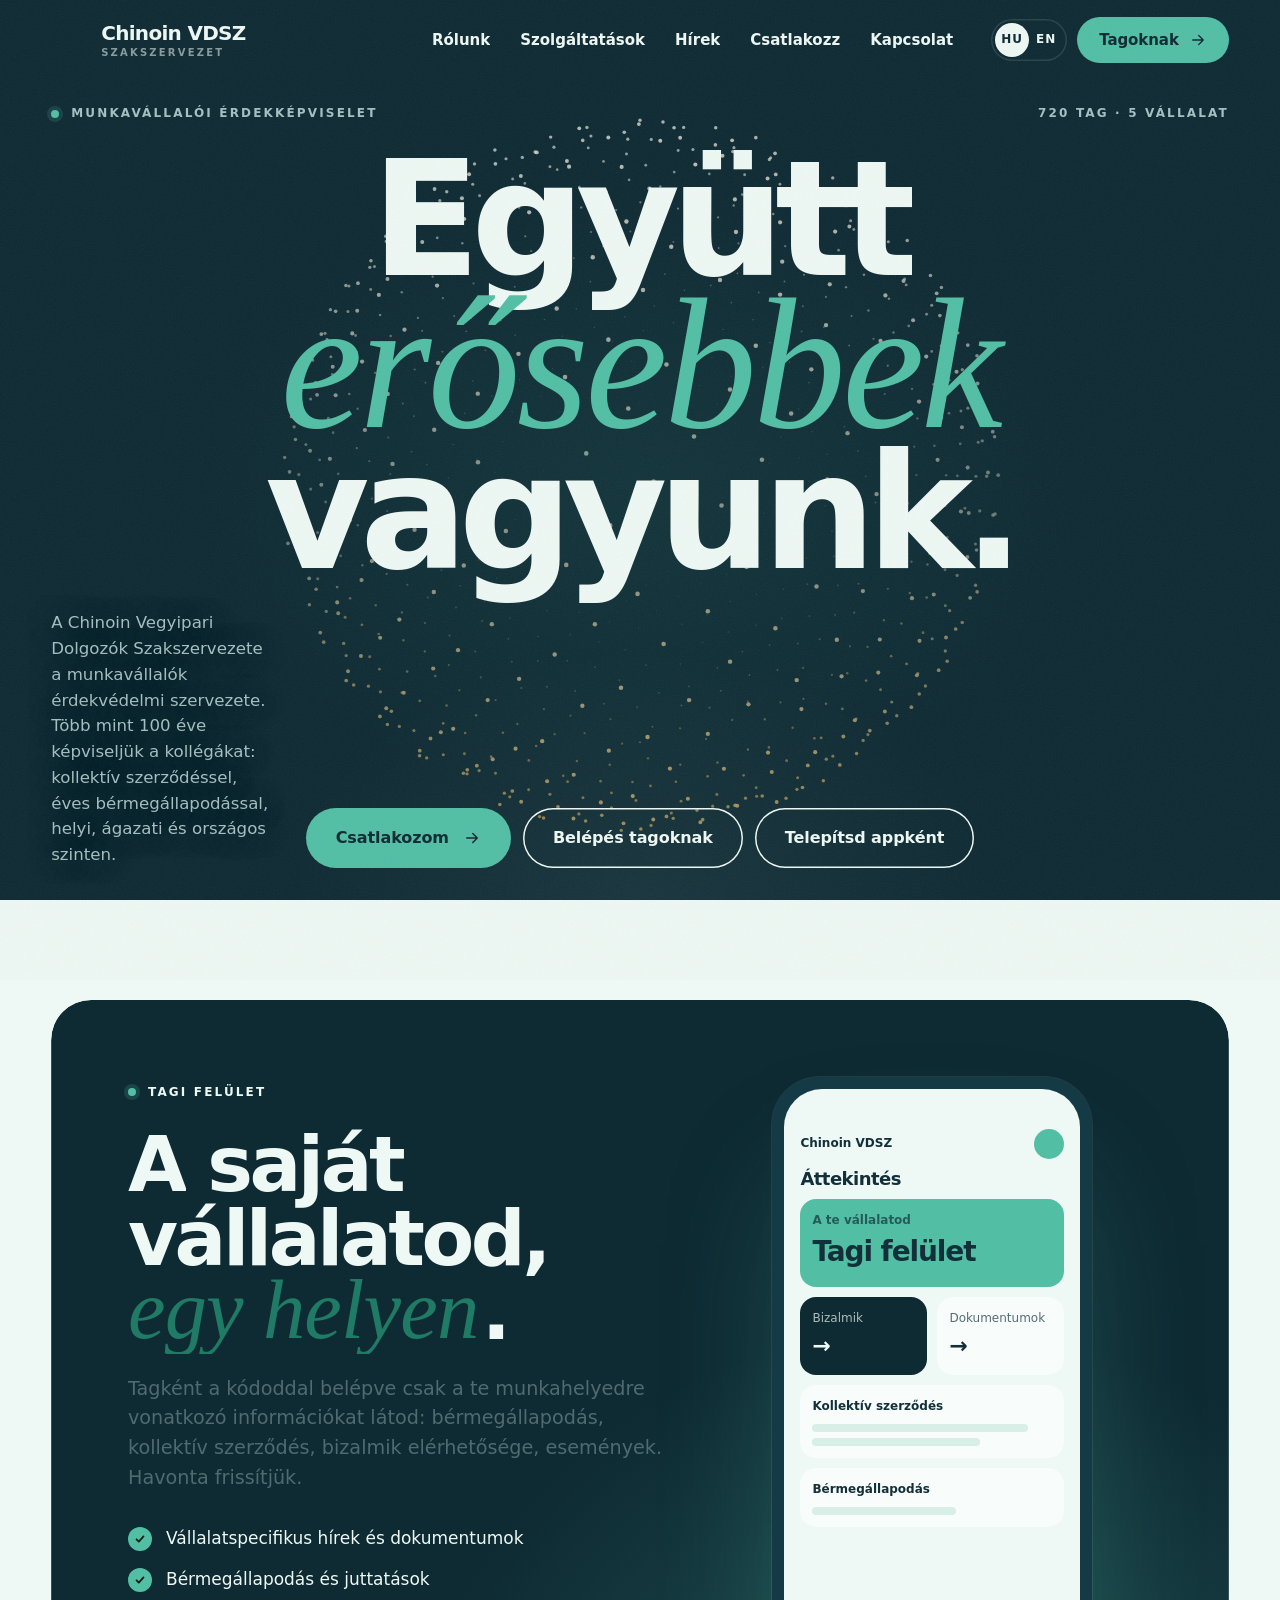
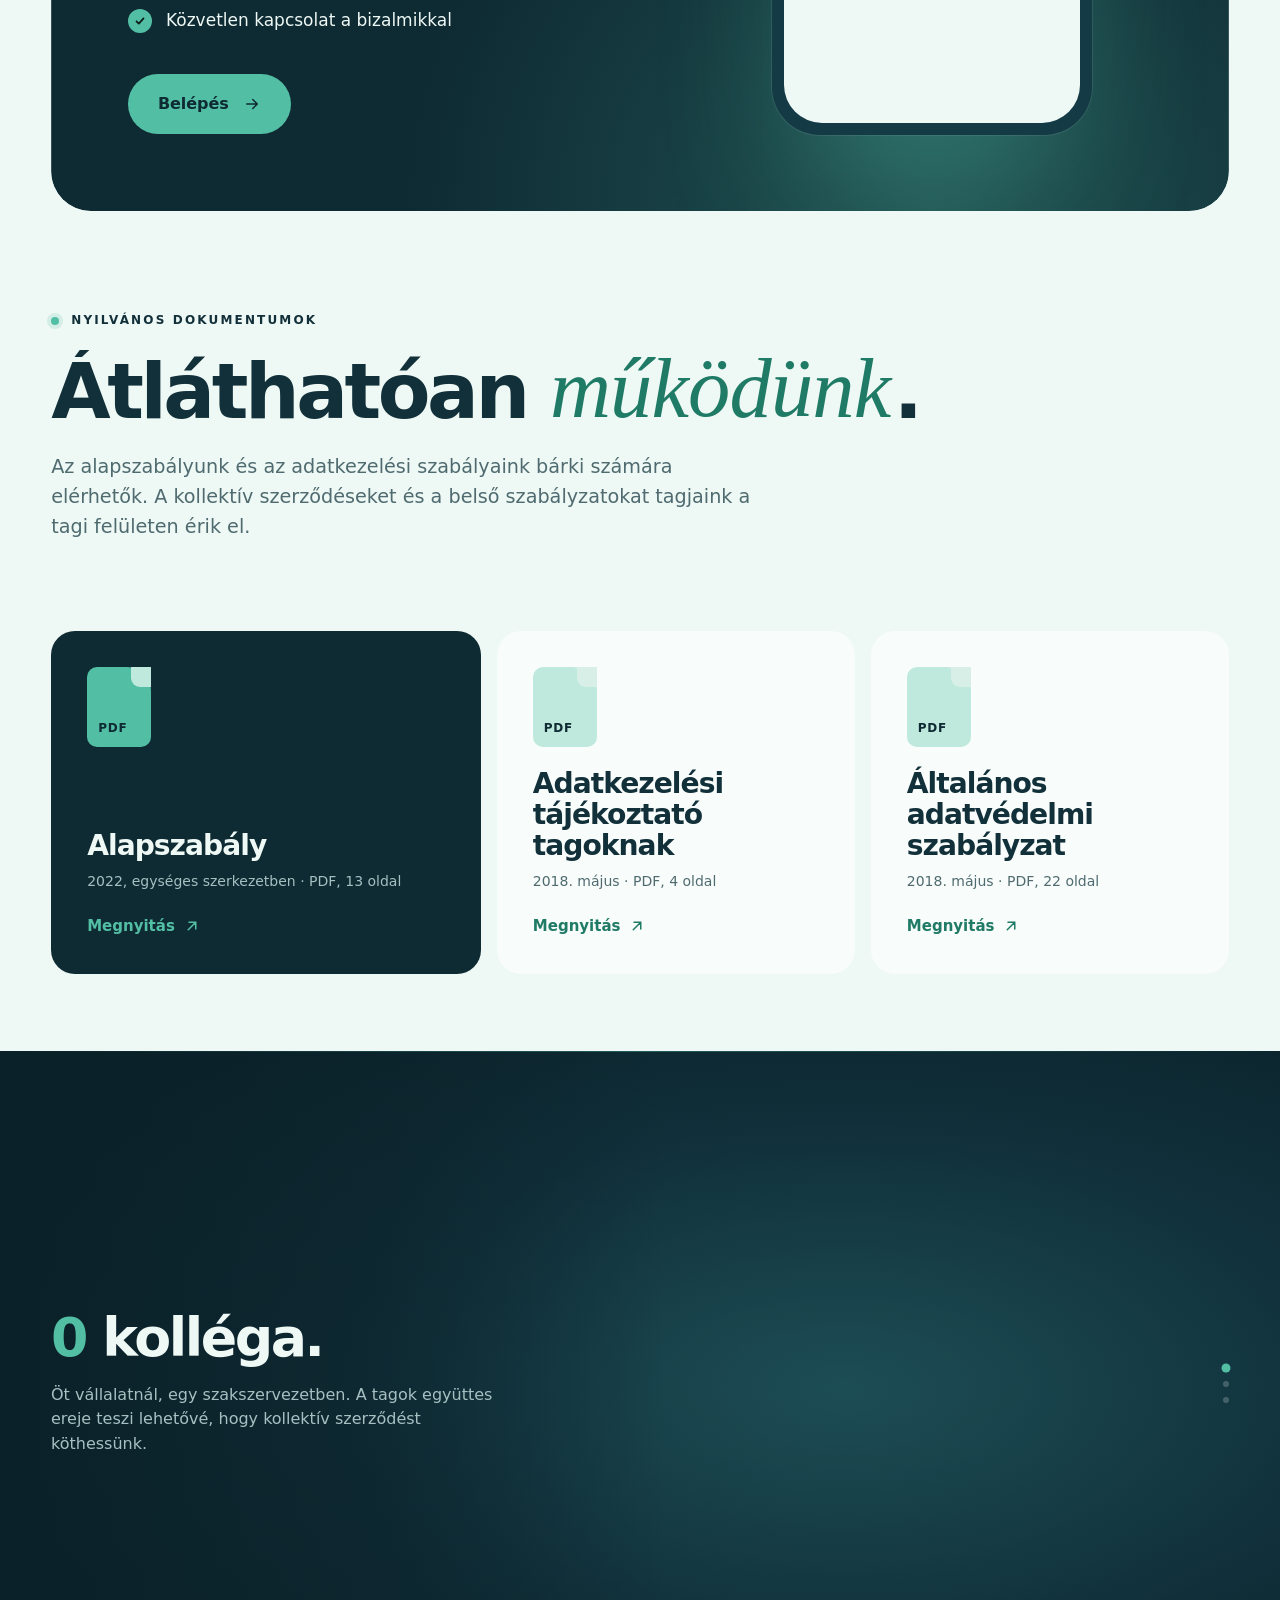
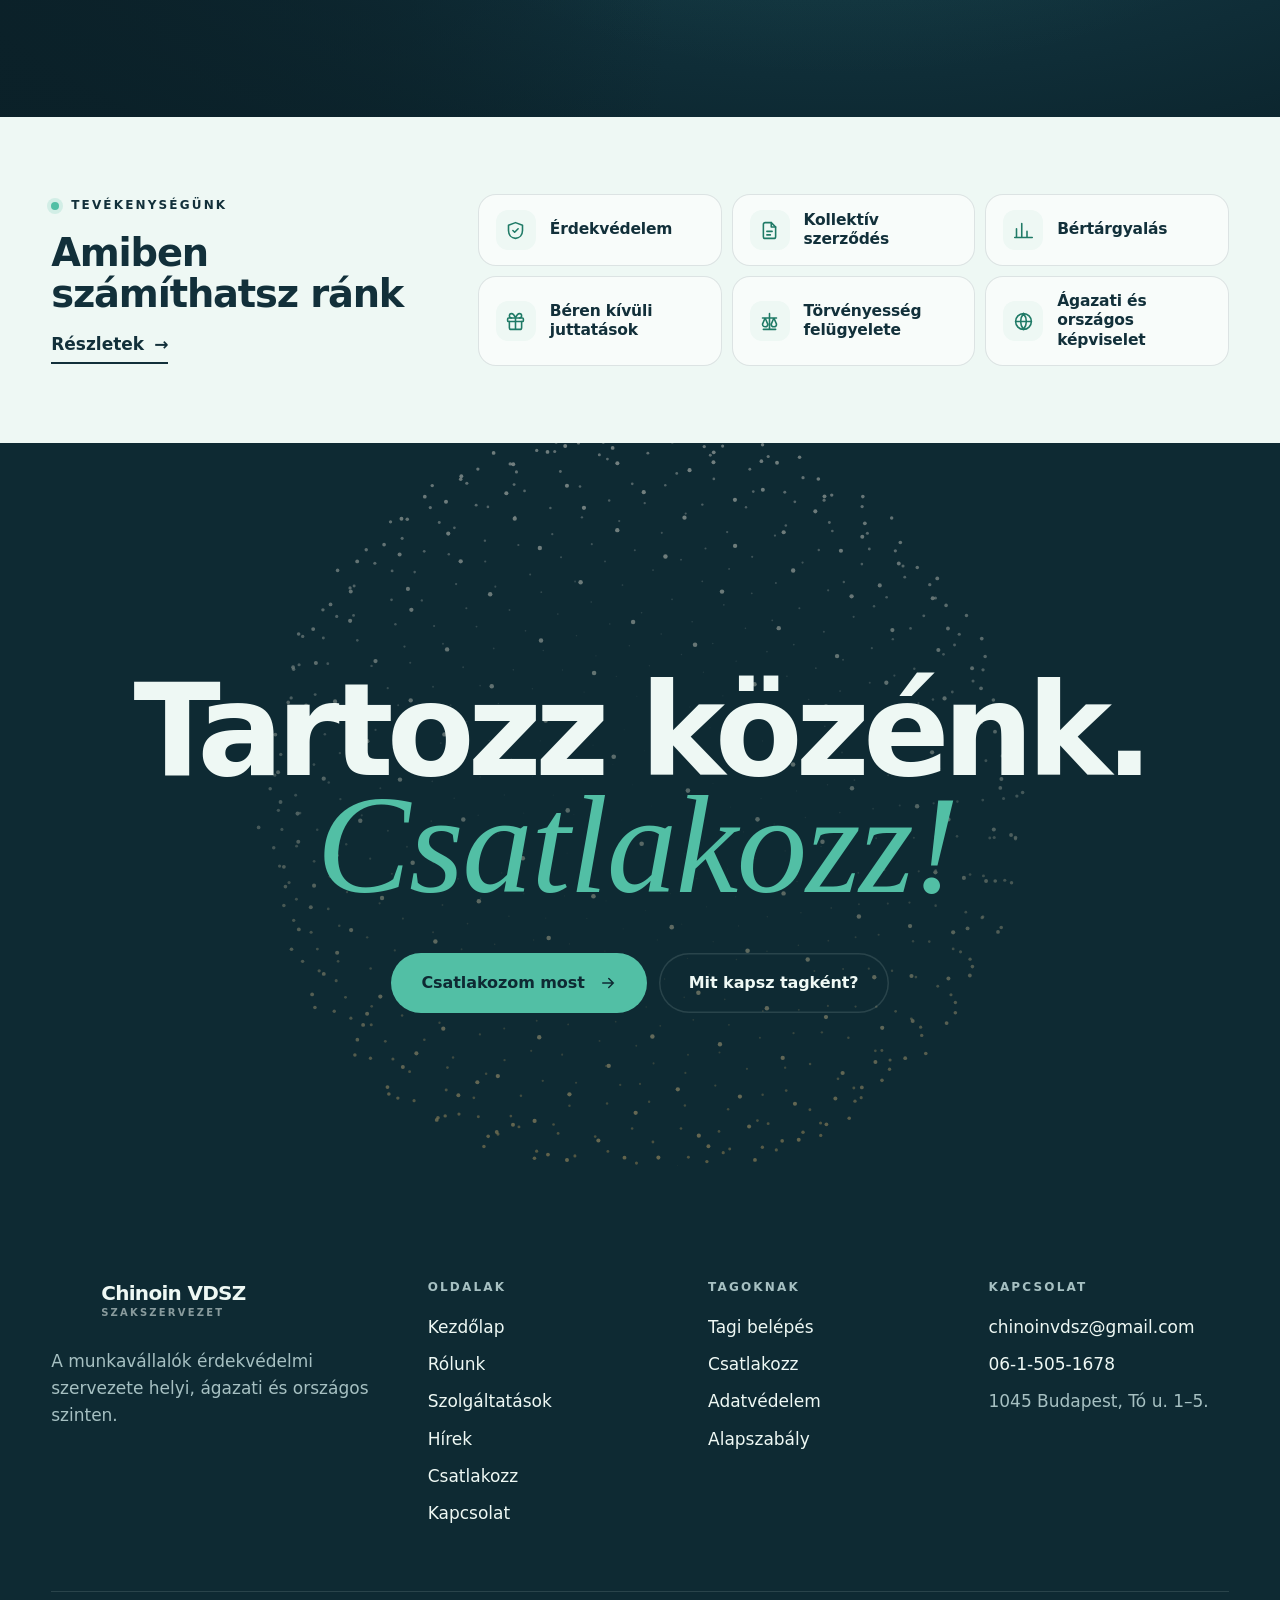
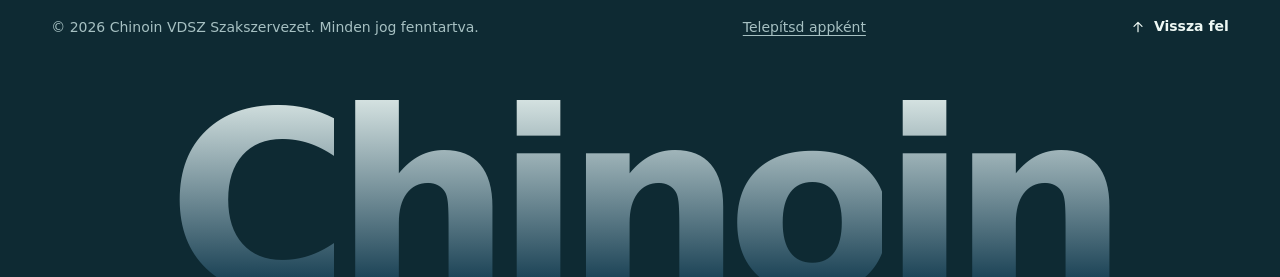
==== commit 62fa2646: "Főoldal: a 720 pont történet az Amiben számíthatsz ránk fölé került Co-Authored-By: Claude Opus 5.5 " ====
--- a/index.html
+++ b/index.html
@@ -21,8 +21,8 @@
   <link rel="apple-touch-icon" href="assets/img/icon-192.png">
   <link rel="preload" href="assets/fonts/Unbounded-normal-latin.woff2" as="font" type="font/woff2" crossorigin>
   <link rel="preload" href="assets/fonts/Manrope-normal-latin.woff2" as="font" type="font/woff2" crossorigin>
-  <link rel="stylesheet" href="assets/css/fonts.css?v=28">
-  <link rel="stylesheet" href="assets/css/style.css?v=28">
+  <link rel="stylesheet" href="assets/css/fonts.css?v=29">
+  <link rel="stylesheet" href="assets/css/style.css?v=29">
 </head>
 <body data-page="home">
 <main id="main">
@@ -42,39 +42,6 @@
           <a class="btn btn--volt" href="join.html" data-magnetic><span class="roll"><span data-i18n="hero.cta.join"></span></span><svg class="arrow" width="18" height="18" viewBox="0 0 24 24" fill="none" stroke="currentColor" stroke-width="2" stroke-linecap="round"><path d="M5 12h14M13 6l6 6-6 6"/></svg></a>
           <a class="btn btn--ghost" href="login.html" data-magnetic><span class="roll"><span data-i18n="hero.cta.members"></span></span></a>
           <button type="button" class="btn btn--ghost install-link" hidden data-i18n="footer.install"></button>
-        </div>
-      </div>
-    </div>
-  </section>
-
-  <!-- „720 PONT”: minden pont egy tag. A taglétszámot a data-members értékénél kell frissíteni. -->
-  <section class="story dark" data-story data-members="720" data-i18n-attr="aria-label:story.aria">
-    <div class="story-stage" aria-hidden="true">
-      <canvas></canvas>
-      <ul class="story-legend">
-        <li><i class="lg-core"></i><span data-i18n="story.ring.core"></span></li>
-        <li><i class="lg-ring"></i><span data-i18n="story.ring.1"></span></li>
-        <li><i class="lg-ring lg-dash"></i><span data-i18n="story.ring.2"></span></li>
-      </ul>
-      <div class="story-dots"><i></i><i></i><i></i></div>
-    </div>
-    <div class="container story-steps">
-      <div class="story-step">
-        <div class="story-text">
-          <h2 class="story-title" data-story-t="story.2.t"></h2>
-          <p data-story-t="story.2.d"></p>
-        </div>
-      </div>
-      <div class="story-step">
-        <div class="story-text">
-          <h2 class="story-title" data-story-t="story.3.t"></h2>
-          <p data-story-t="story.3.d"></p>
-        </div>
-      </div>
-      <div class="story-step">
-        <div class="story-text">
-          <h2 class="story-title" data-story-t="story.4.t"></h2>
-          <p data-story-t="story.4.d"></p>
         </div>
       </div>
     </div>
@@ -142,6 +109,39 @@
     </div>
   </section>
 
+  <!-- „720 PONT”: minden pont egy tag. A taglétszámot a data-members értékénél kell frissíteni. -->
+  <section class="story dark" data-story data-members="720" data-i18n-attr="aria-label:story.aria">
+    <div class="story-stage" aria-hidden="true">
+      <canvas></canvas>
+      <ul class="story-legend">
+        <li><i class="lg-core"></i><span data-i18n="story.ring.core"></span></li>
+        <li><i class="lg-ring"></i><span data-i18n="story.ring.1"></span></li>
+        <li><i class="lg-ring lg-dash"></i><span data-i18n="story.ring.2"></span></li>
+      </ul>
+      <div class="story-dots"><i></i><i></i><i></i></div>
+    </div>
+    <div class="container story-steps">
+      <div class="story-step">
+        <div class="story-text">
+          <h2 class="story-title" data-story-t="story.2.t"></h2>
+          <p data-story-t="story.2.d"></p>
+        </div>
+      </div>
+      <div class="story-step">
+        <div class="story-text">
+          <h2 class="story-title" data-story-t="story.3.t"></h2>
+          <p data-story-t="story.3.d"></p>
+        </div>
+      </div>
+      <div class="story-step">
+        <div class="story-text">
+          <h2 class="story-title" data-story-t="story.4.t"></h2>
+          <p data-story-t="story.4.d"></p>
+        </div>
+      </div>
+    </div>
+  </section>
+
   <!-- TEVÉKENYSÉG -->
   <section class="section--tight svc-strip" aria-labelledby="svc-title">
     <div class="container">
@@ -194,12 +194,12 @@
 <script src="assets/vendor/gsap.min.js" defer></script>
 <script src="assets/vendor/ScrollTrigger.min.js" defer></script>
 <script src="assets/vendor/lenis.min.js" defer></script>
-<script src="assets/js/config.js?v=28" defer></script>
-<script src="assets/js/backend.js?v=28" defer></script>
-<script src="assets/js/i18n.js?v=28" defer></script>
-<script src="assets/js/orb-gl.js?v=28" defer></script>
-<script src="assets/js/app.js?v=28" defer></script>
-<script src="assets/js/story.js?v=28" defer></script>
+<script src="assets/js/config.js?v=29" defer></script>
+<script src="assets/js/backend.js?v=29" defer></script>
+<script src="assets/js/i18n.js?v=29" defer></script>
+<script src="assets/js/orb-gl.js?v=29" defer></script>
+<script src="assets/js/app.js?v=29" defer></script>
+<script src="assets/js/story.js?v=29" defer></script>
 <script type="application/ld+json">
 {"@context":"https://schema.org","@type":"Organization","name":"Chinoin Vegyipari Dolgozók Szakszervezete","url":"https://chinoin-vdsz.vercel.app/","logo":"https://chinoin-vdsz.vercel.app/assets/img/icon-512.png","email":"chinoinvdsz@gmail.com","telephone":"+36 1 505 1678"}
 </script>
--- a/assets/css/style.css
+++ b/assets/css/style.css
@@ -1519,7 +1519,6 @@
 .svc-mini-item h3 { font-family: var(--font-body); font-size: 15.5px; font-weight: 700; letter-spacing: -0.01em; line-height: 1.25; }
 @media (max-width: 1000px) { .svc-strip .container { grid-template-columns: 1fr; } }
 @media (max-width: 720px) { .svc-mini { grid-template-columns: 1fr 1fr; } .svc-mini-item { padding: 14px; gap: 10px; } .svc-mini-ico { width: 34px; height: 34px; } .svc-mini-item h3 { font-size: 14px; } }
-.svc-strip { padding-top: 0; }
 #dokumentumok { padding-bottom: clamp(48px, 6vw, 88px); }
 .cta-next { margin: 32px auto 44px; max-width: 46ch; font-size: clamp(17px, 1.4vw, 21px); color: var(--on-ink-muted); }
 .cta-next b { display: block; margin-bottom: 8px; font-family: var(--font-display); font-weight: 700; font-size: clamp(26px, 2.6vw, 40px); letter-spacing: -0.04em; line-height: 1.05; color: var(--on-ink); }
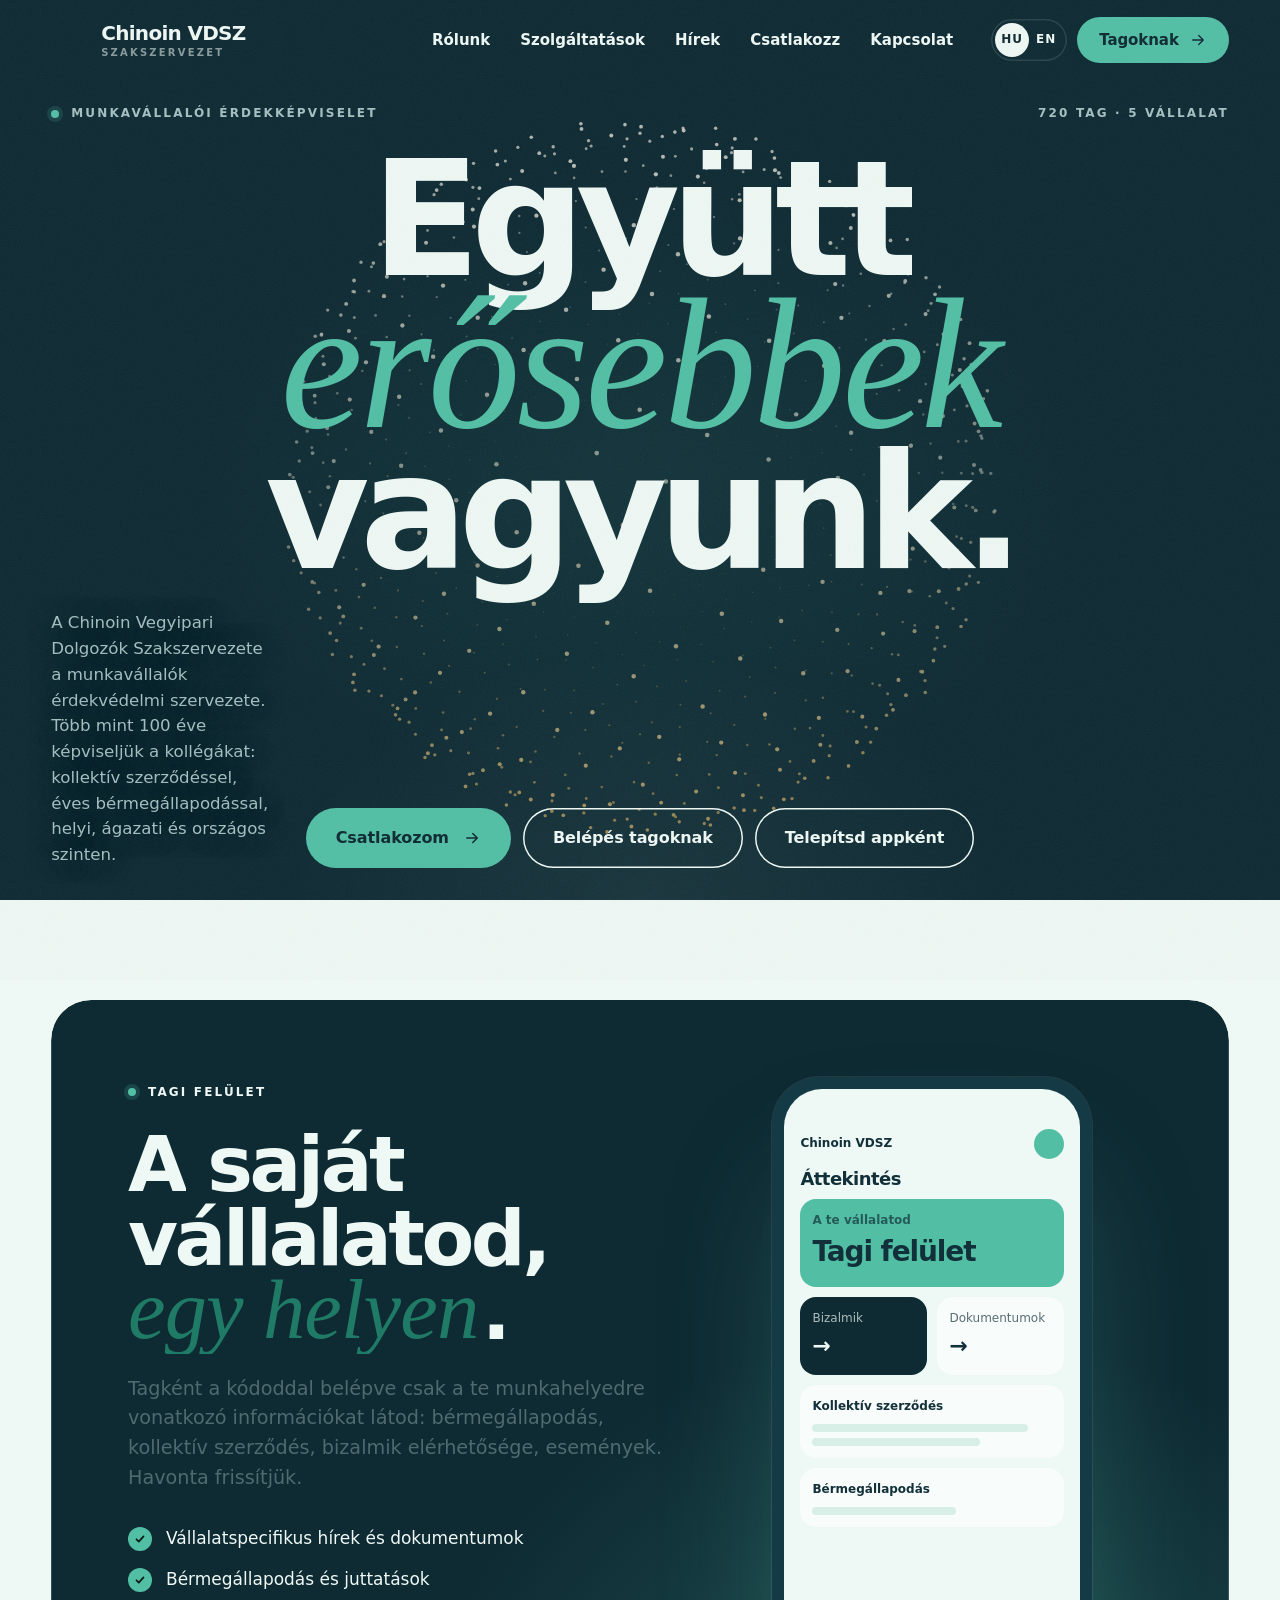
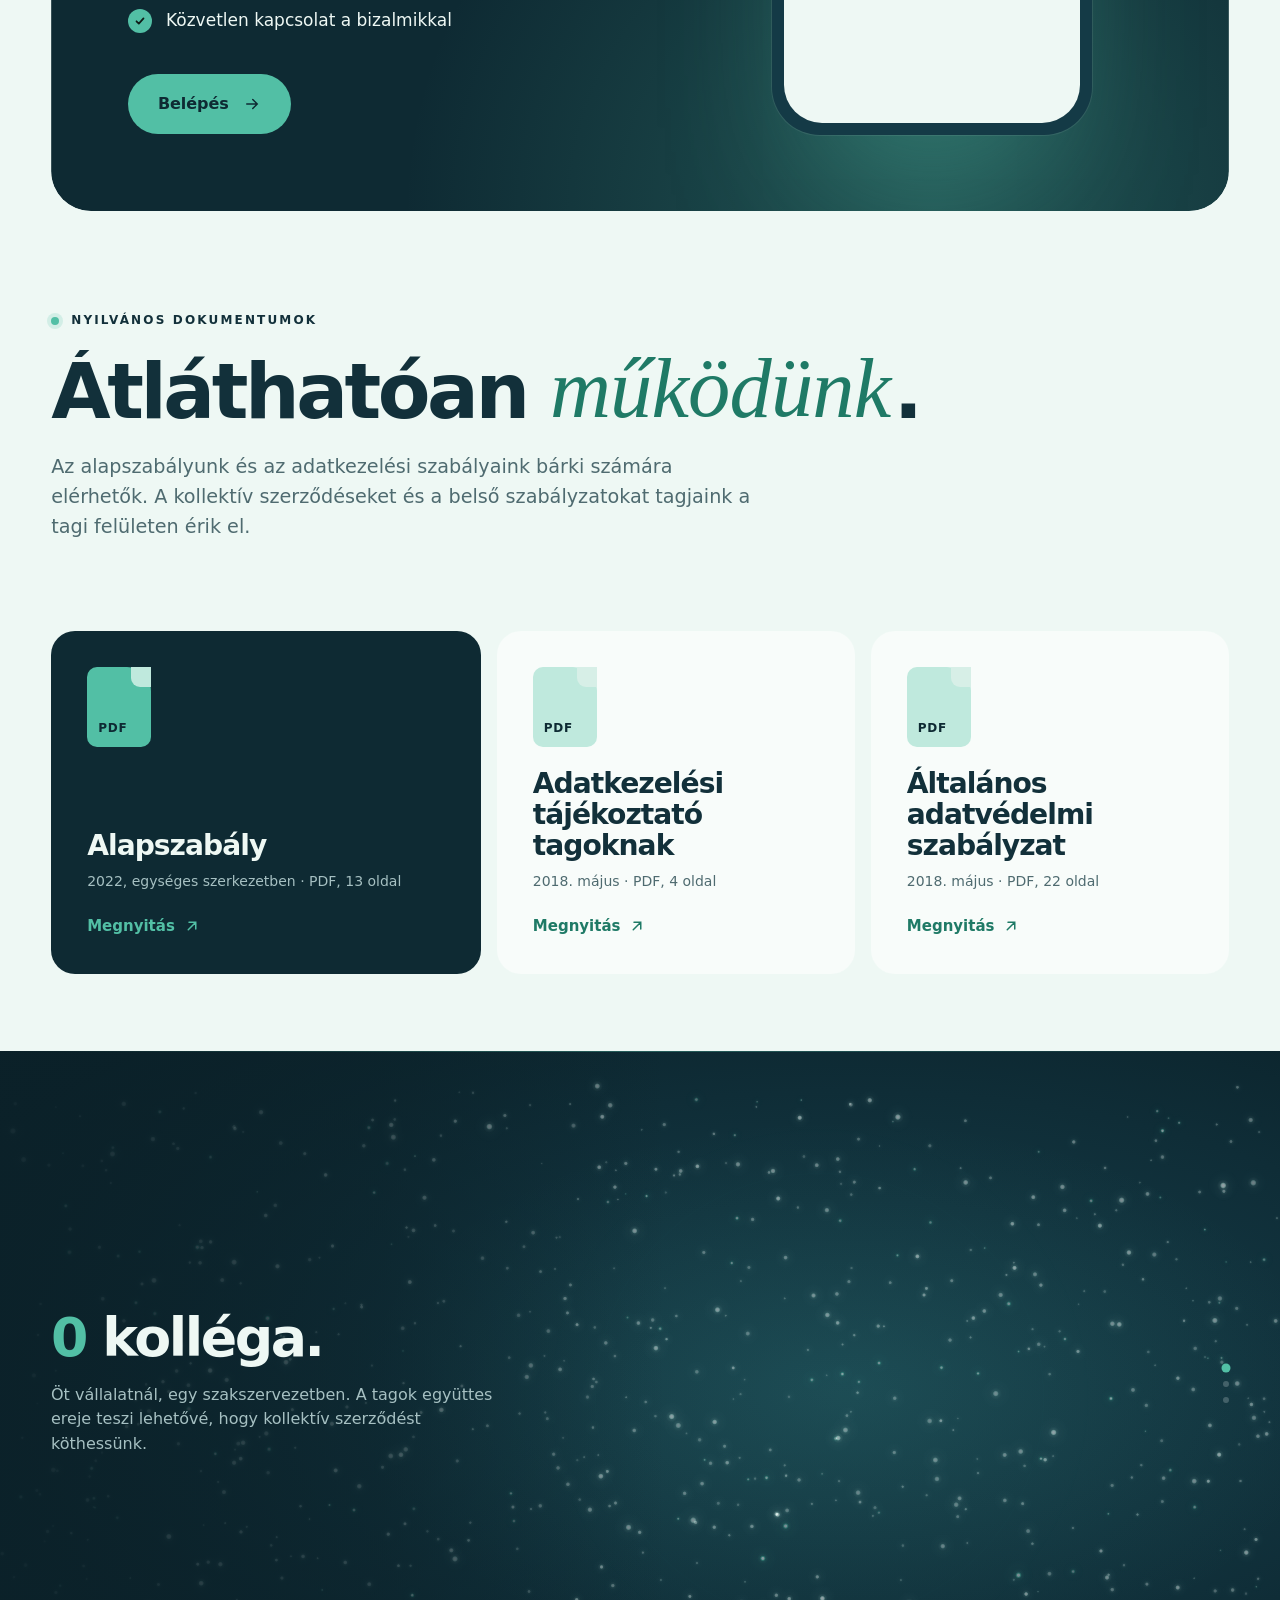
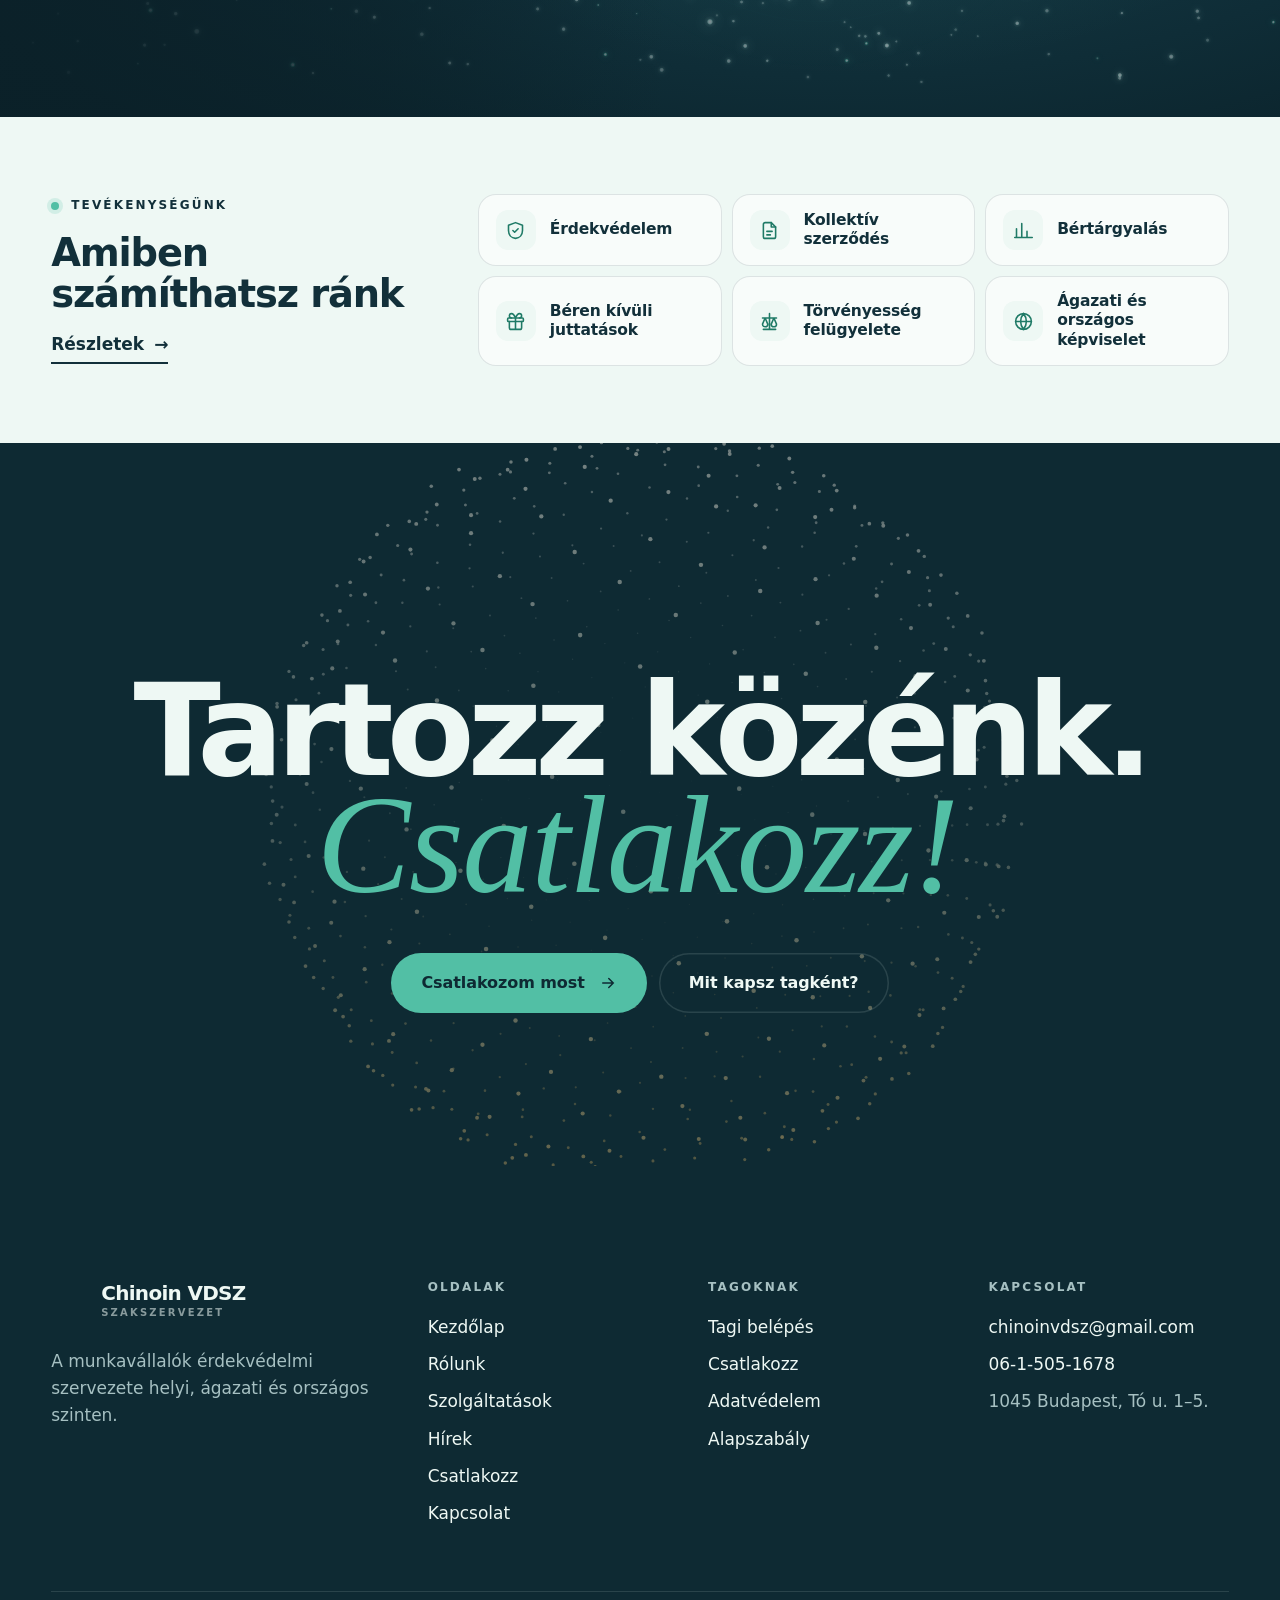
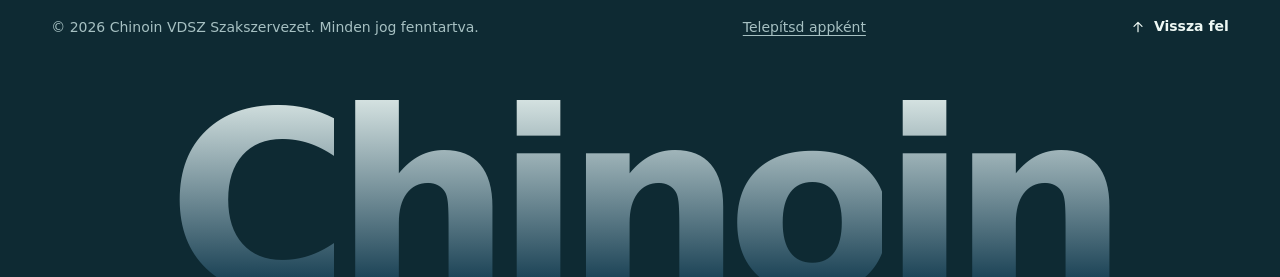
==== commit 6b49d2bc: "Demó belépés: DEMO / demo1234 fiók Co-Authored-By: Claude Opus 5.5 <noreply@anthropic.com>" ====
--- a/index.html
+++ b/index.html
@@ -21,8 +21,8 @@
   <link rel="apple-touch-icon" href="assets/img/icon-192.png">
   <link rel="preload" href="assets/fonts/Unbounded-normal-latin.woff2" as="font" type="font/woff2" crossorigin>
   <link rel="preload" href="assets/fonts/Manrope-normal-latin.woff2" as="font" type="font/woff2" crossorigin>
-  <link rel="stylesheet" href="assets/css/fonts.css?v=29">
-  <link rel="stylesheet" href="assets/css/style.css?v=29">
+  <link rel="stylesheet" href="assets/css/fonts.css?v=30">
+  <link rel="stylesheet" href="assets/css/style.css?v=30">
 </head>
 <body data-page="home">
 <main id="main">
@@ -194,12 +194,12 @@
 <script src="assets/vendor/gsap.min.js" defer></script>
 <script src="assets/vendor/ScrollTrigger.min.js" defer></script>
 <script src="assets/vendor/lenis.min.js" defer></script>
-<script src="assets/js/config.js?v=29" defer></script>
-<script src="assets/js/backend.js?v=29" defer></script>
-<script src="assets/js/i18n.js?v=29" defer></script>
-<script src="assets/js/orb-gl.js?v=29" defer></script>
-<script src="assets/js/app.js?v=29" defer></script>
-<script src="assets/js/story.js?v=29" defer></script>
+<script src="assets/js/config.js?v=30" defer></script>
+<script src="assets/js/backend.js?v=30" defer></script>
+<script src="assets/js/i18n.js?v=30" defer></script>
+<script src="assets/js/orb-gl.js?v=30" defer></script>
+<script src="assets/js/app.js?v=30" defer></script>
+<script src="assets/js/story.js?v=30" defer></script>
 <script type="application/ld+json">
 {"@context":"https://schema.org","@type":"Organization","name":"Chinoin Vegyipari Dolgozók Szakszervezete","url":"https://chinoin-vdsz.vercel.app/","logo":"https://chinoin-vdsz.vercel.app/assets/img/icon-512.png","email":"chinoinvdsz@gmail.com","telephone":"+36 1 505 1678"}
 </script>
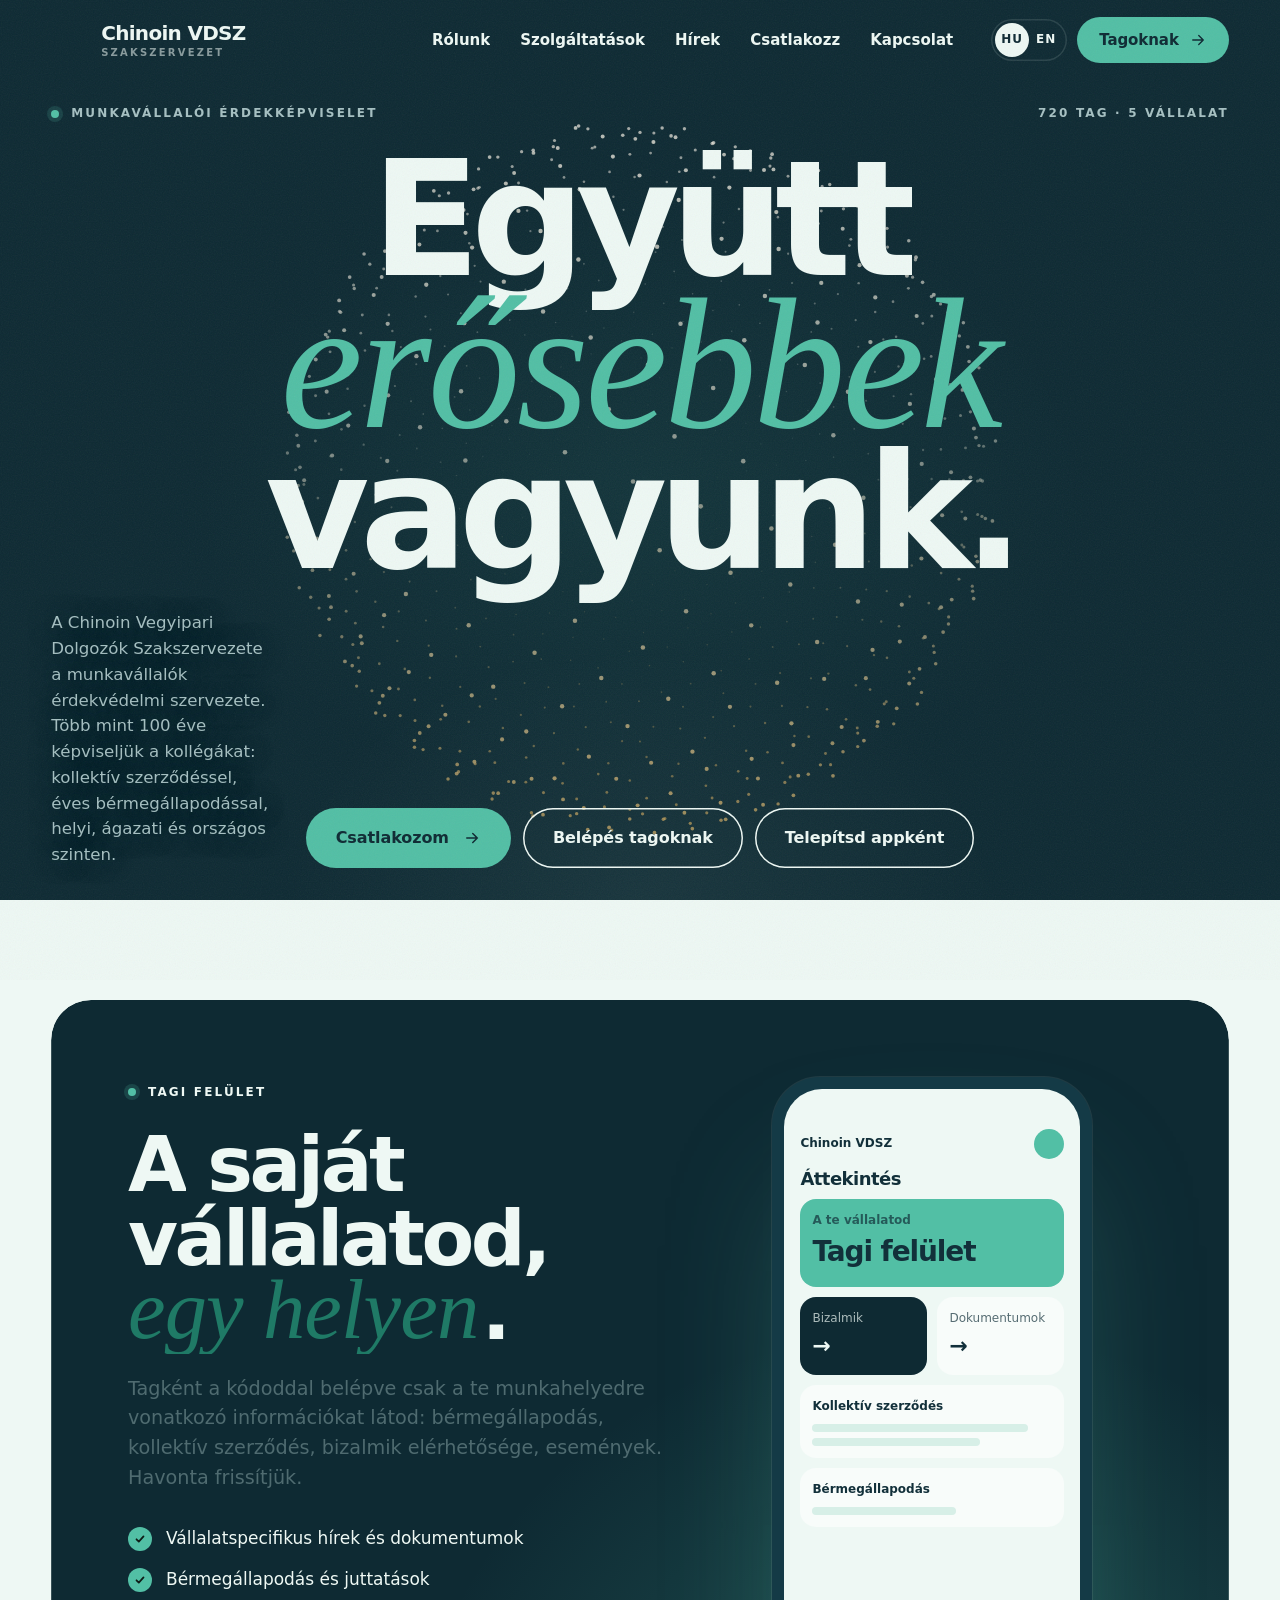
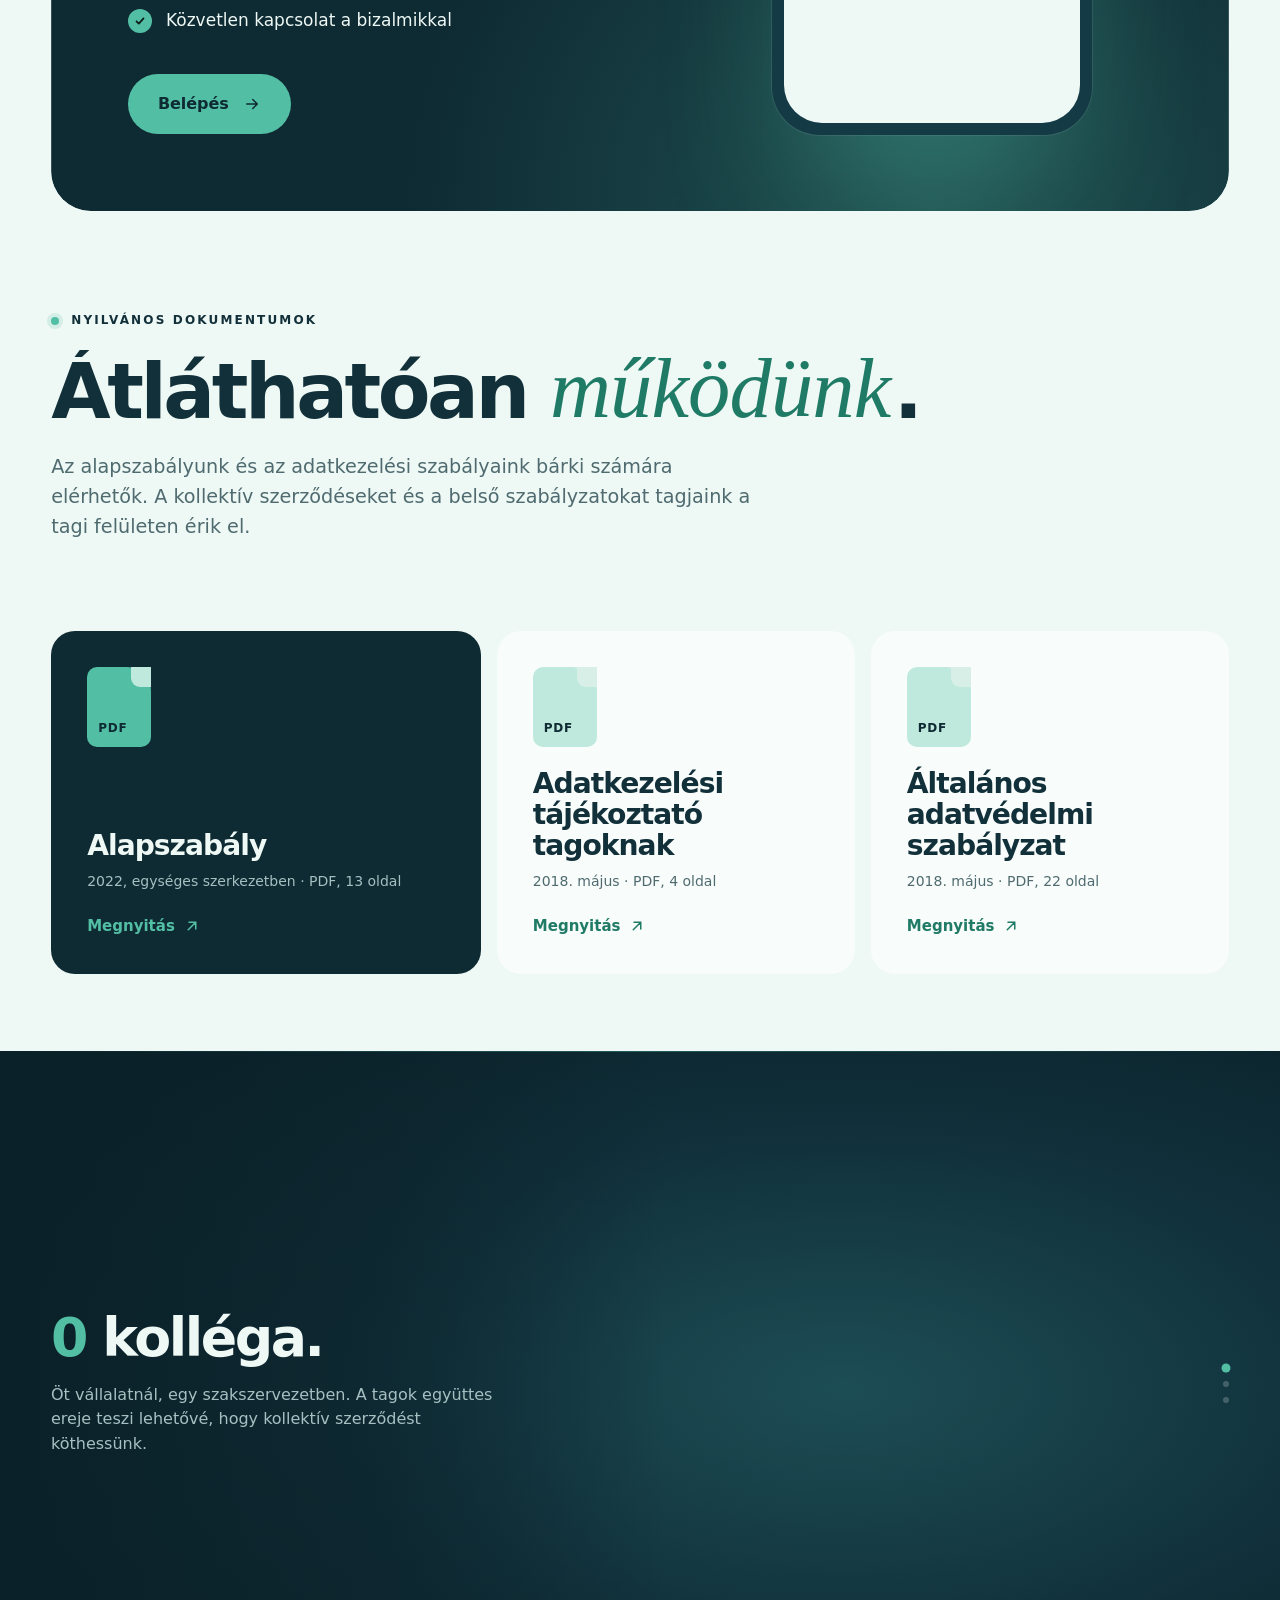
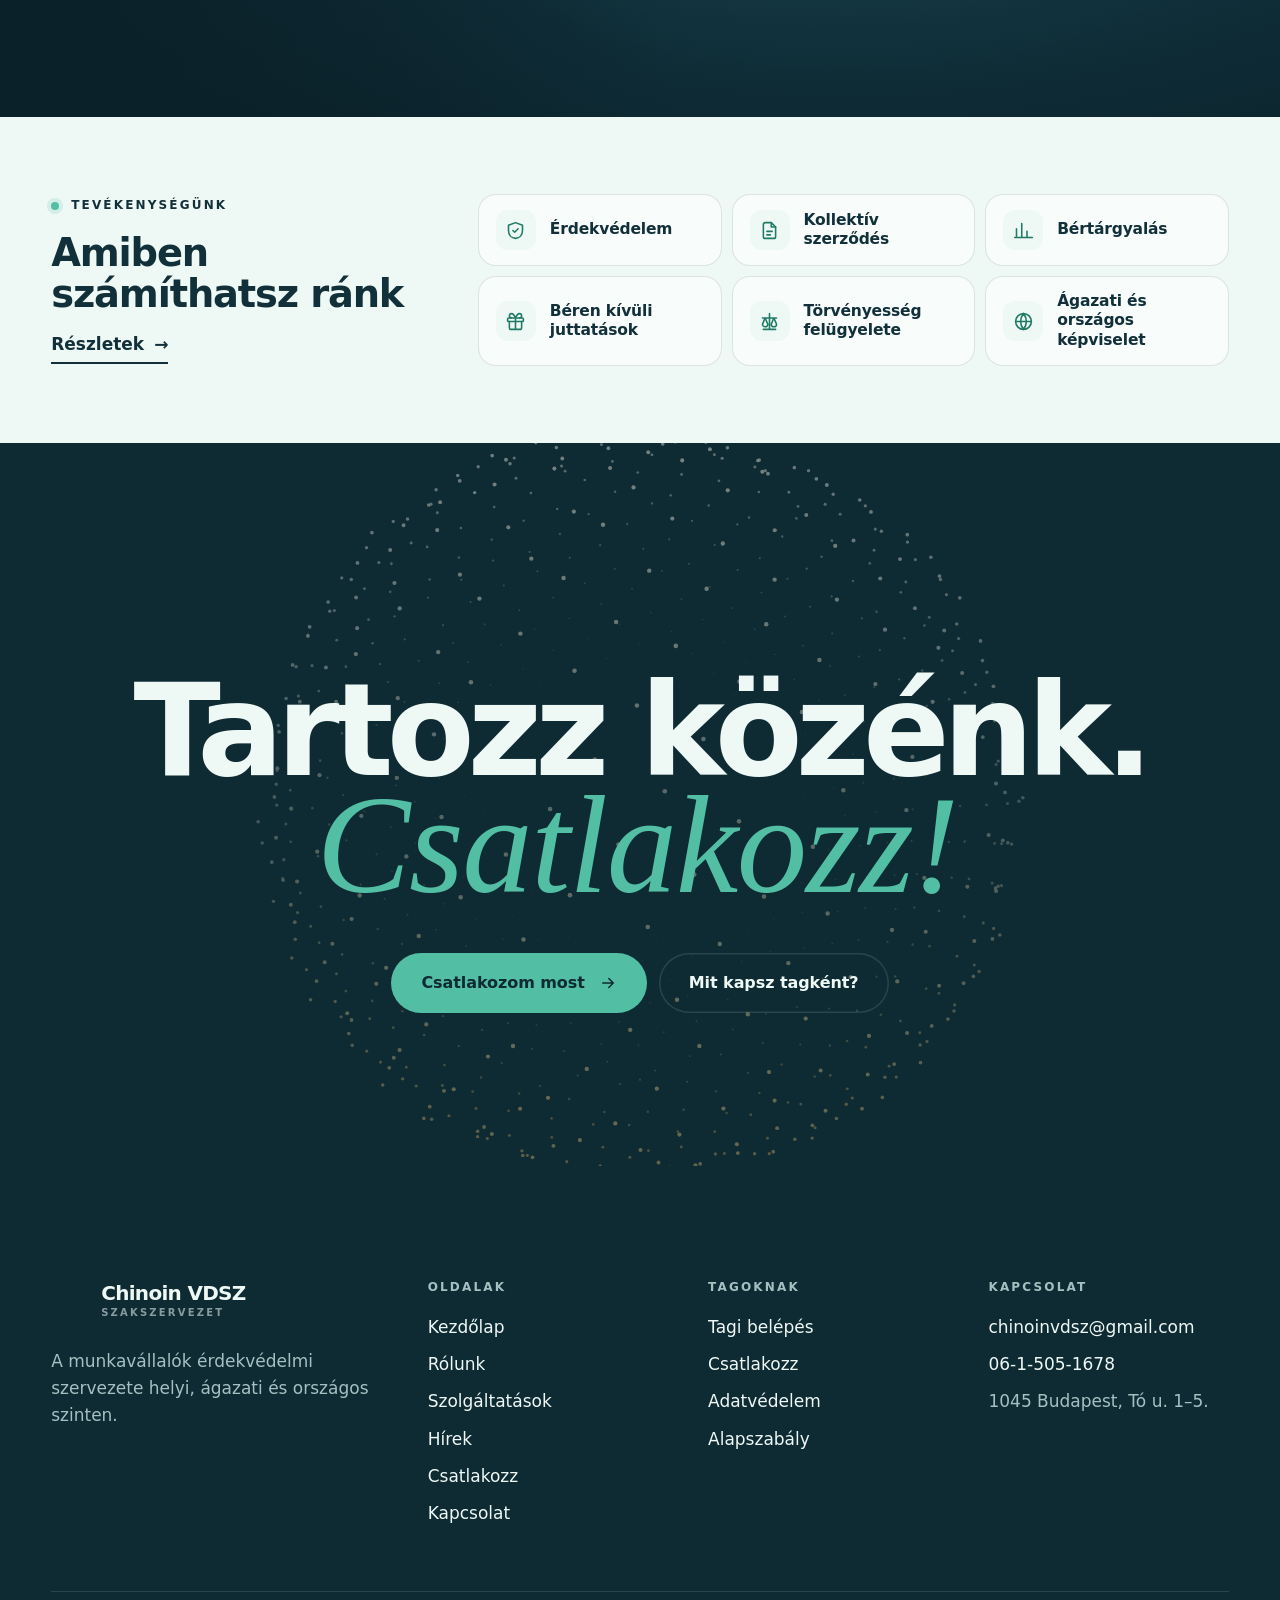
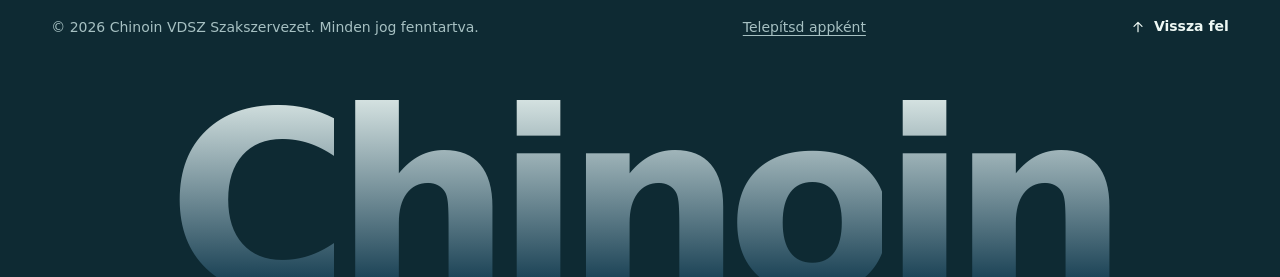
==== commit 8ed129f4: "Belépés: a demó-hozzáférés egyelőre mindig látszik Co-Authored-By: Claude Opus 5.5 <noreply@anthropi" ====
--- a/index.html
+++ b/index.html
@@ -21,8 +21,8 @@
   <link rel="apple-touch-icon" href="assets/img/icon-192.png">
   <link rel="preload" href="assets/fonts/Unbounded-normal-latin.woff2" as="font" type="font/woff2" crossorigin>
   <link rel="preload" href="assets/fonts/Manrope-normal-latin.woff2" as="font" type="font/woff2" crossorigin>
-  <link rel="stylesheet" href="assets/css/fonts.css?v=30">
-  <link rel="stylesheet" href="assets/css/style.css?v=30">
+  <link rel="stylesheet" href="assets/css/fonts.css?v=31">
+  <link rel="stylesheet" href="assets/css/style.css?v=31">
 </head>
 <body data-page="home">
 <main id="main">
@@ -194,12 +194,12 @@
 <script src="assets/vendor/gsap.min.js" defer></script>
 <script src="assets/vendor/ScrollTrigger.min.js" defer></script>
 <script src="assets/vendor/lenis.min.js" defer></script>
-<script src="assets/js/config.js?v=30" defer></script>
-<script src="assets/js/backend.js?v=30" defer></script>
-<script src="assets/js/i18n.js?v=30" defer></script>
-<script src="assets/js/orb-gl.js?v=30" defer></script>
-<script src="assets/js/app.js?v=30" defer></script>
-<script src="assets/js/story.js?v=30" defer></script>
+<script src="assets/js/config.js?v=31" defer></script>
+<script src="assets/js/backend.js?v=31" defer></script>
+<script src="assets/js/i18n.js?v=31" defer></script>
+<script src="assets/js/orb-gl.js?v=31" defer></script>
+<script src="assets/js/app.js?v=31" defer></script>
+<script src="assets/js/story.js?v=31" defer></script>
 <script type="application/ld+json">
 {"@context":"https://schema.org","@type":"Organization","name":"Chinoin Vegyipari Dolgozók Szakszervezete","url":"https://chinoin-vdsz.vercel.app/","logo":"https://chinoin-vdsz.vercel.app/assets/img/icon-512.png","email":"chinoinvdsz@gmail.com","telephone":"+36 1 505 1678"}
 </script>
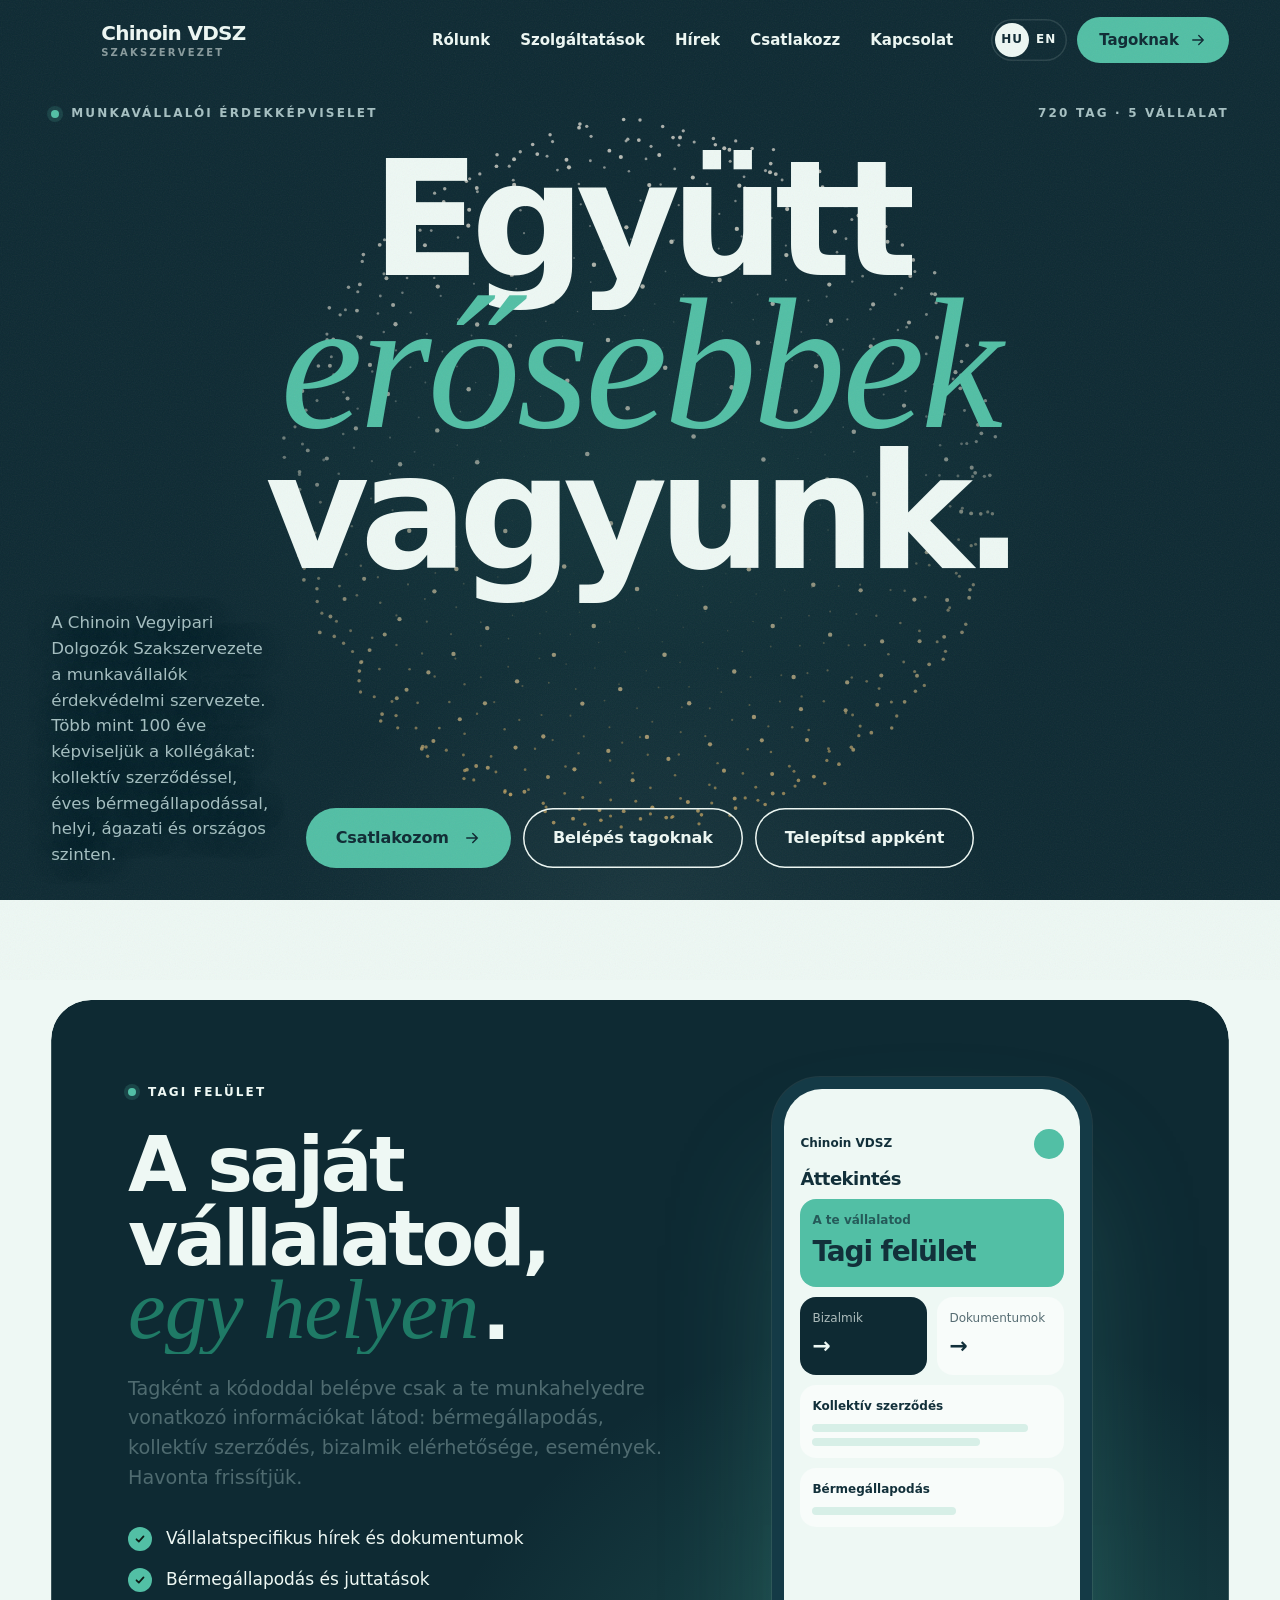
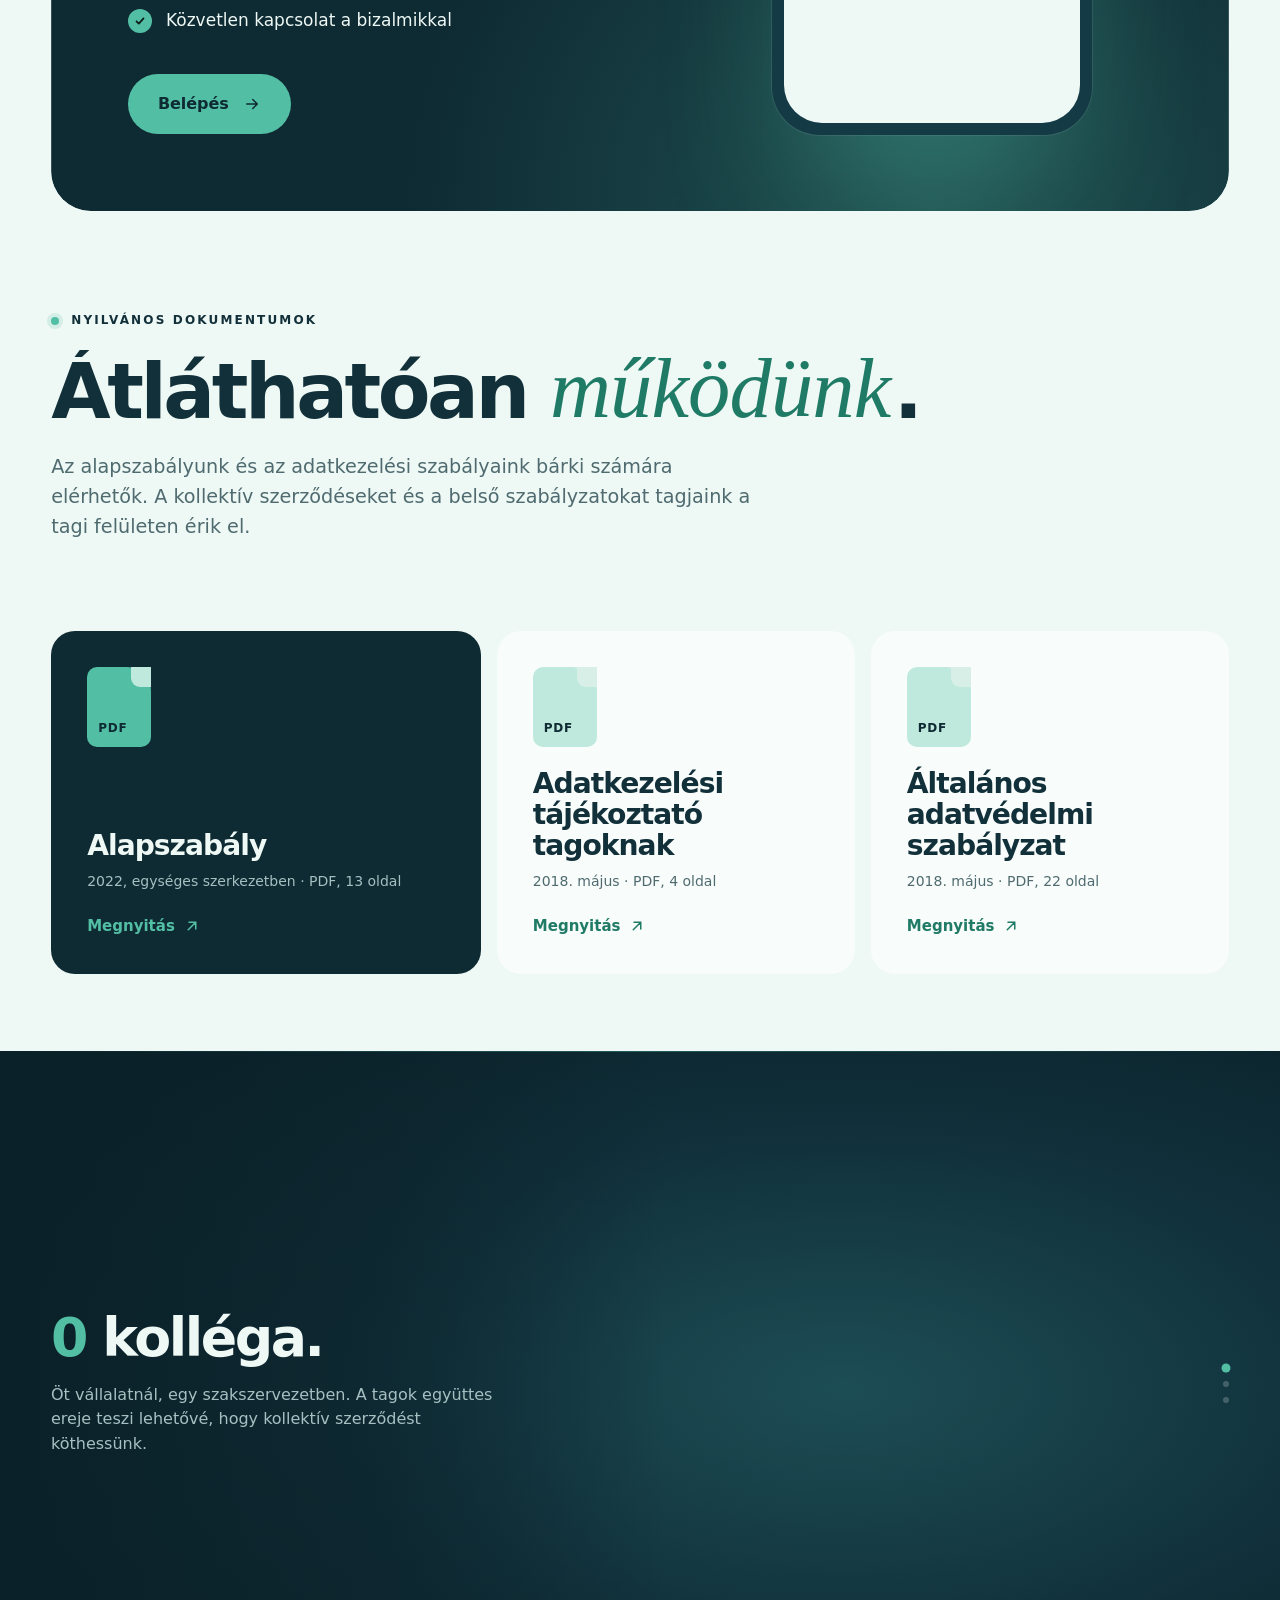
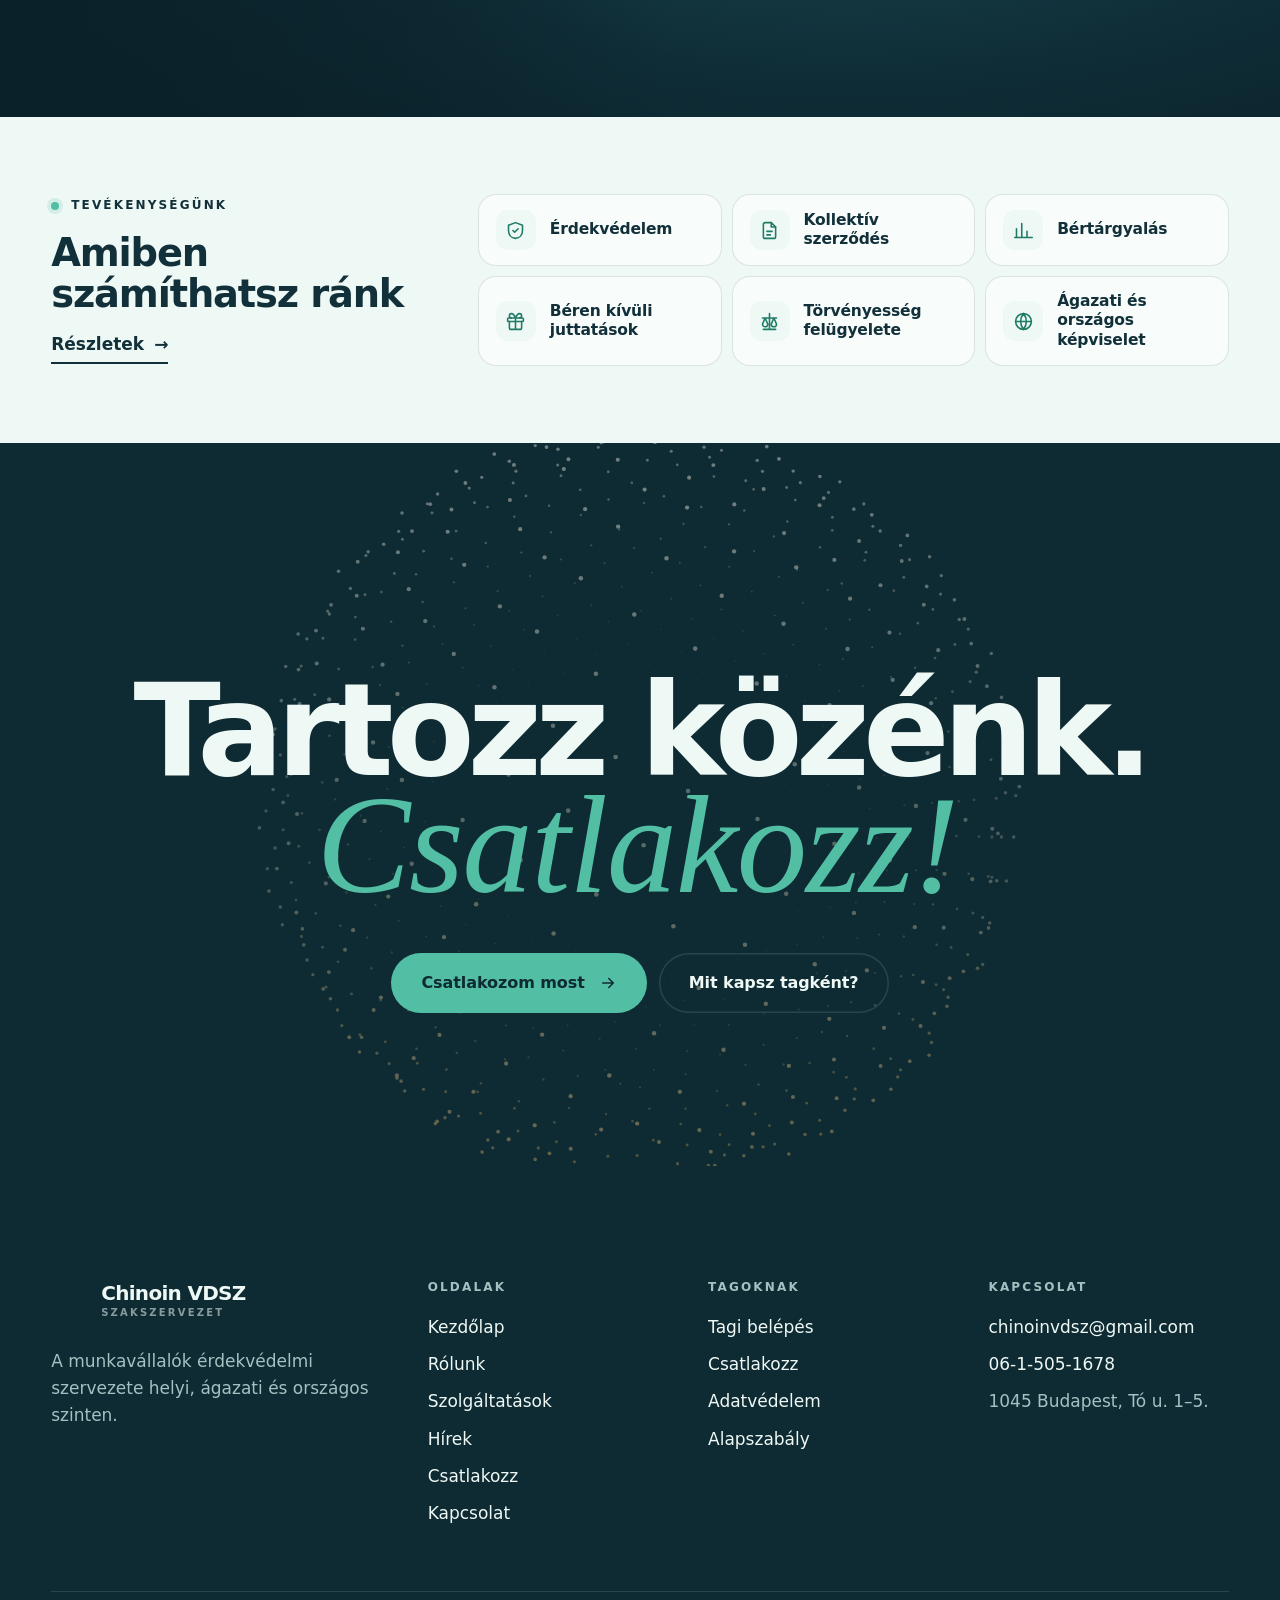
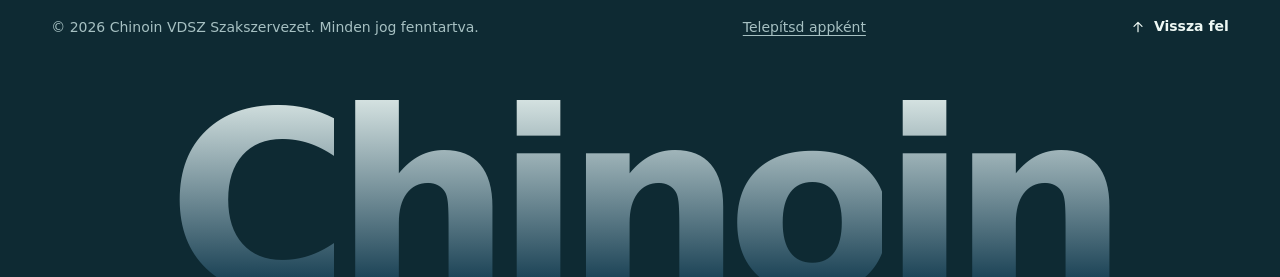
==== commit 7f4adfad: "Kapcsolat: csak a szakszervezet saját elérhetőségei maradnak Co-Authored-By: Claude Opus 5.5 <norepl" ====
--- a/index.html
+++ b/index.html
@@ -21,8 +21,8 @@
   <link rel="apple-touch-icon" href="assets/img/icon-192.png">
   <link rel="preload" href="assets/fonts/Unbounded-normal-latin.woff2" as="font" type="font/woff2" crossorigin>
   <link rel="preload" href="assets/fonts/Manrope-normal-latin.woff2" as="font" type="font/woff2" crossorigin>
-  <link rel="stylesheet" href="assets/css/fonts.css?v=31">
-  <link rel="stylesheet" href="assets/css/style.css?v=31">
+  <link rel="stylesheet" href="assets/css/fonts.css?v=32">
+  <link rel="stylesheet" href="assets/css/style.css?v=32">
 </head>
 <body data-page="home">
 <main id="main">
@@ -194,12 +194,12 @@
 <script src="assets/vendor/gsap.min.js" defer></script>
 <script src="assets/vendor/ScrollTrigger.min.js" defer></script>
 <script src="assets/vendor/lenis.min.js" defer></script>
-<script src="assets/js/config.js?v=31" defer></script>
-<script src="assets/js/backend.js?v=31" defer></script>
-<script src="assets/js/i18n.js?v=31" defer></script>
-<script src="assets/js/orb-gl.js?v=31" defer></script>
-<script src="assets/js/app.js?v=31" defer></script>
-<script src="assets/js/story.js?v=31" defer></script>
+<script src="assets/js/config.js?v=32" defer></script>
+<script src="assets/js/backend.js?v=32" defer></script>
+<script src="assets/js/i18n.js?v=32" defer></script>
+<script src="assets/js/orb-gl.js?v=32" defer></script>
+<script src="assets/js/app.js?v=32" defer></script>
+<script src="assets/js/story.js?v=32" defer></script>
 <script type="application/ld+json">
 {"@context":"https://schema.org","@type":"Organization","name":"Chinoin Vegyipari Dolgozók Szakszervezete","url":"https://chinoin-vdsz.vercel.app/","logo":"https://chinoin-vdsz.vercel.app/assets/img/icon-512.png","email":"chinoinvdsz@gmail.com","telephone":"+36 1 505 1678"}
 </script>
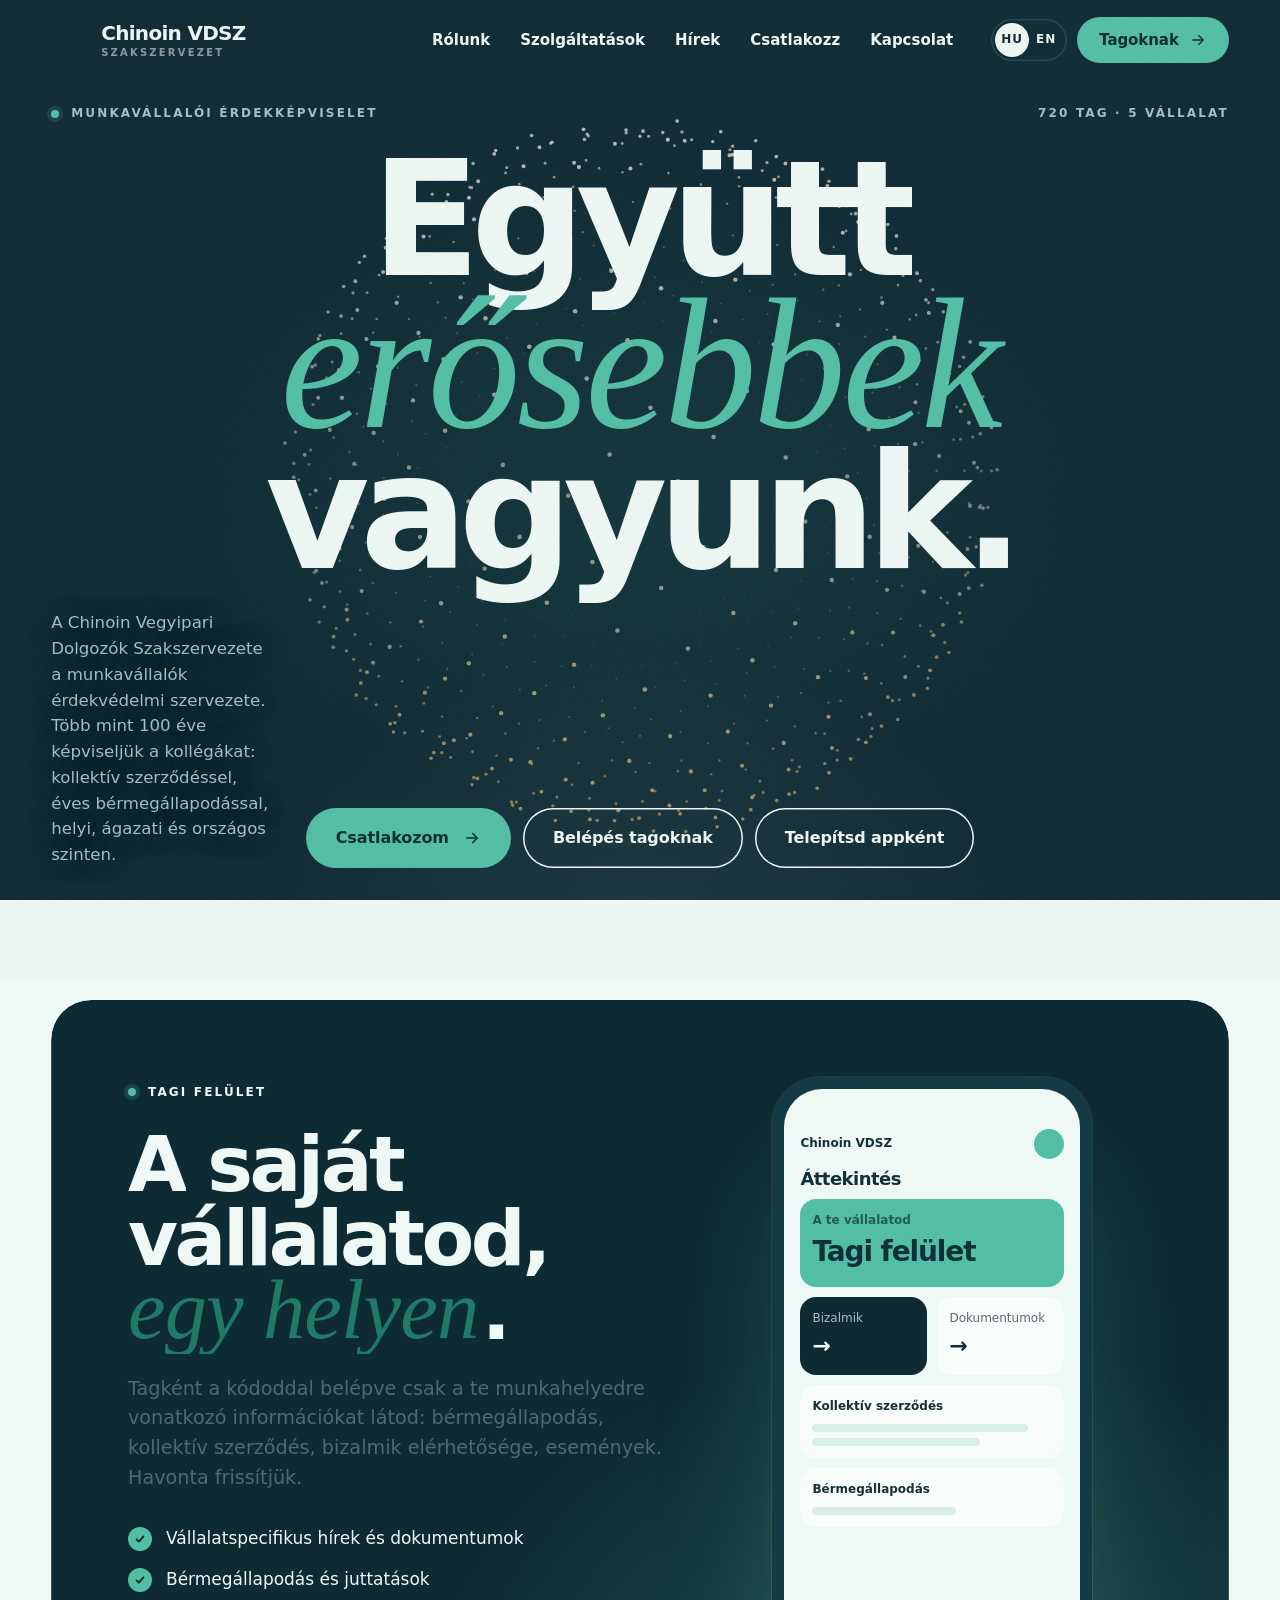
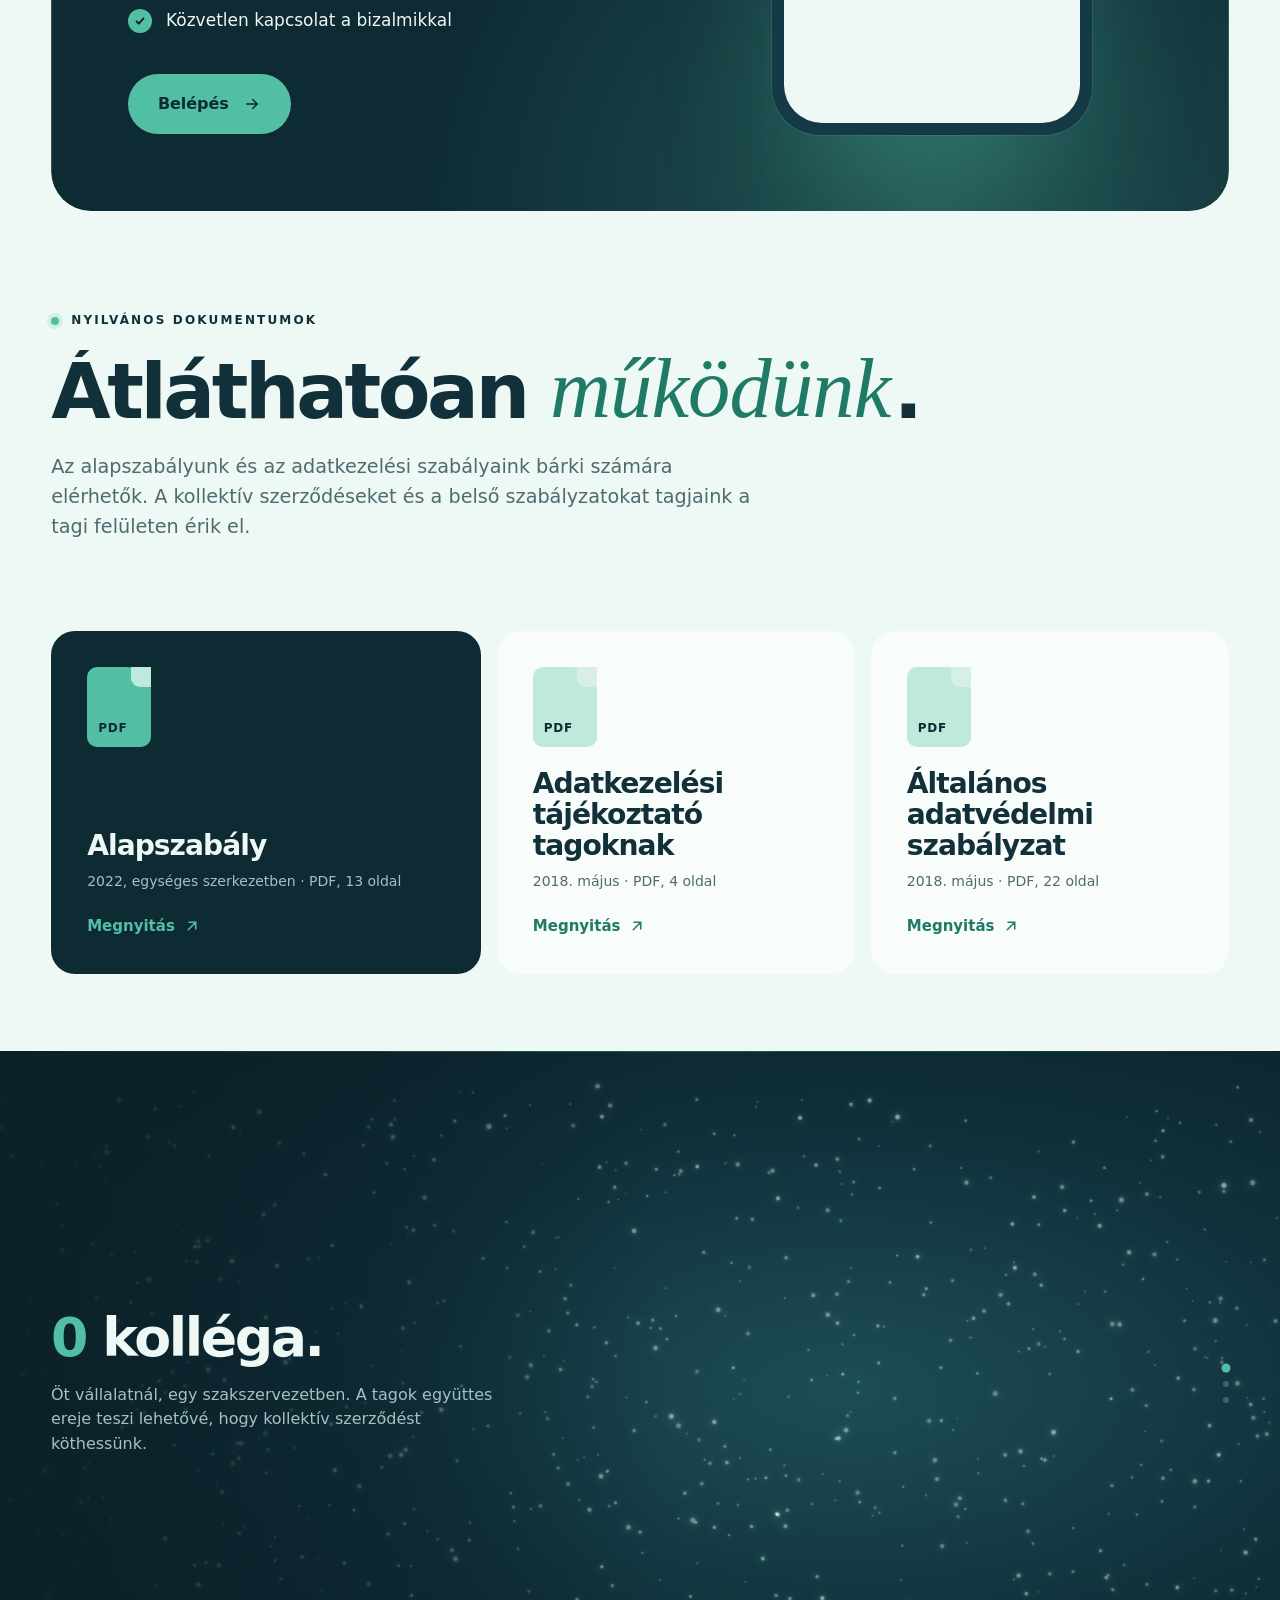
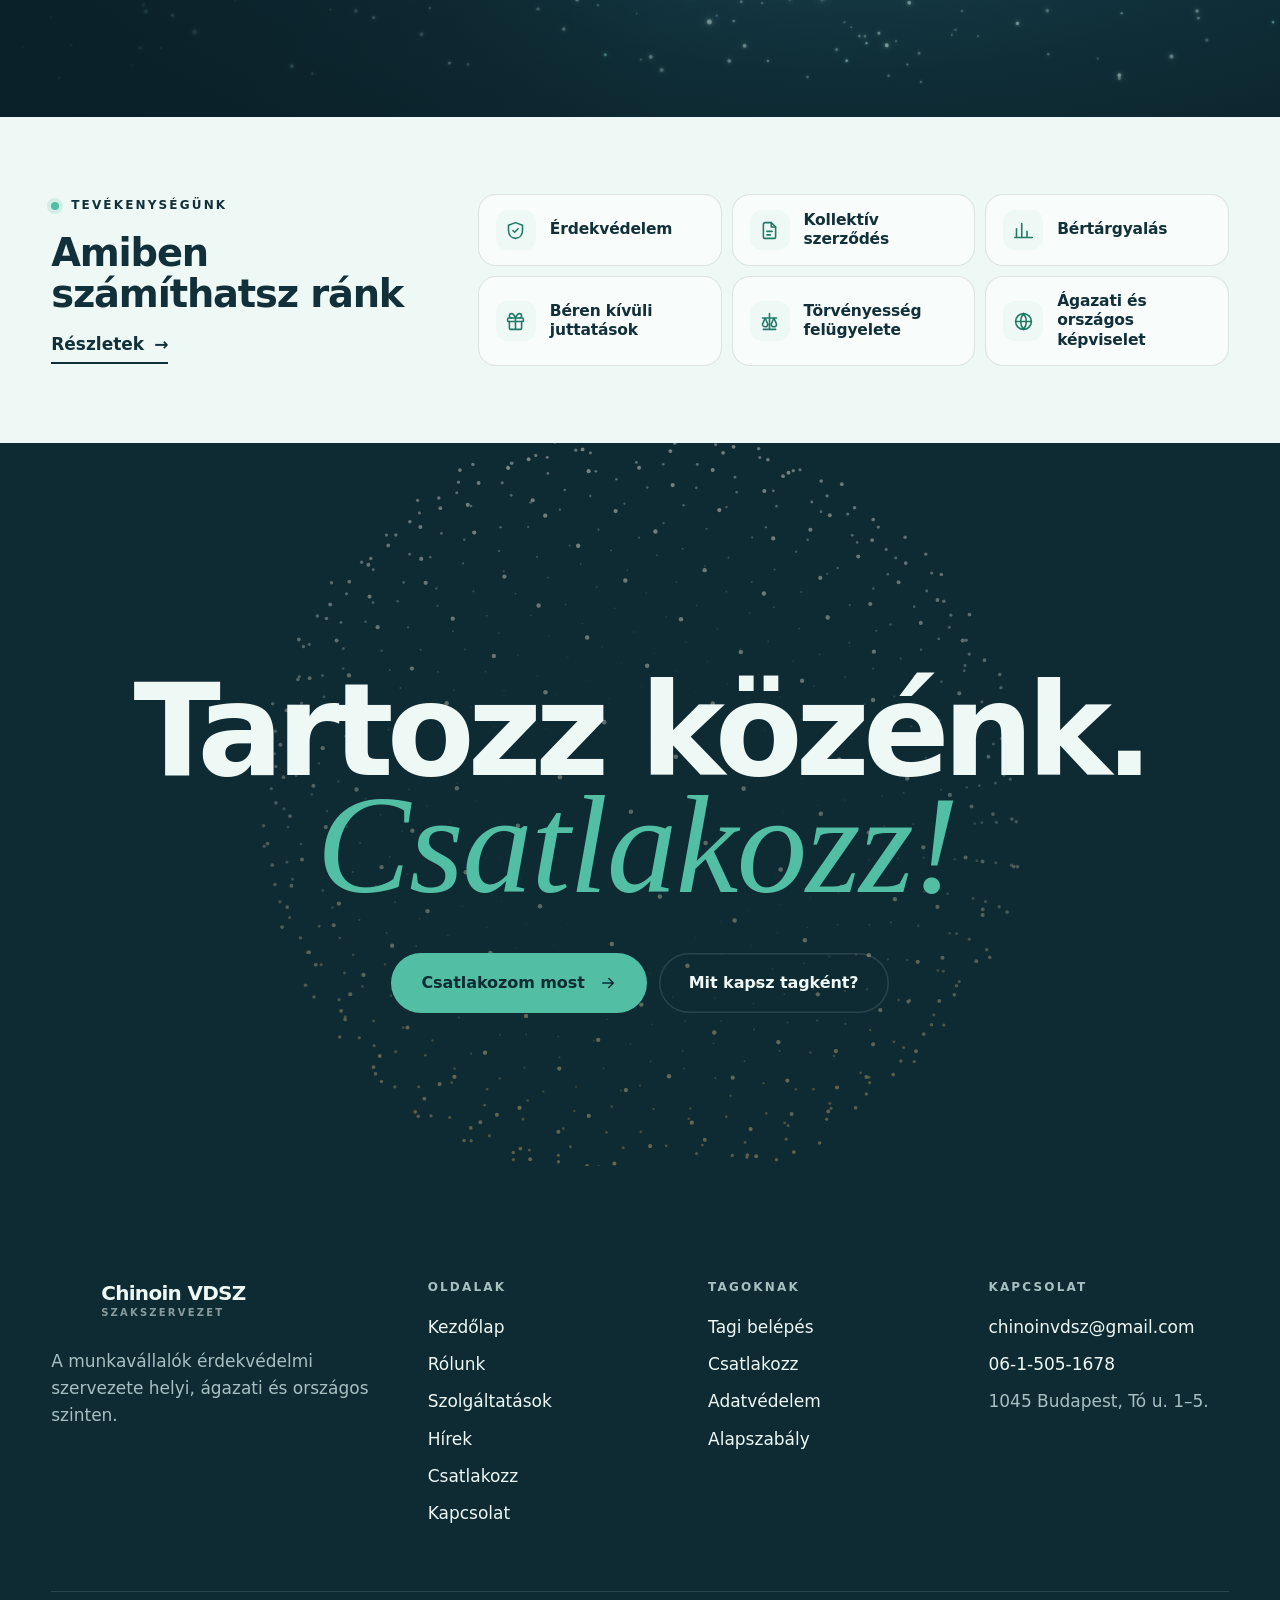
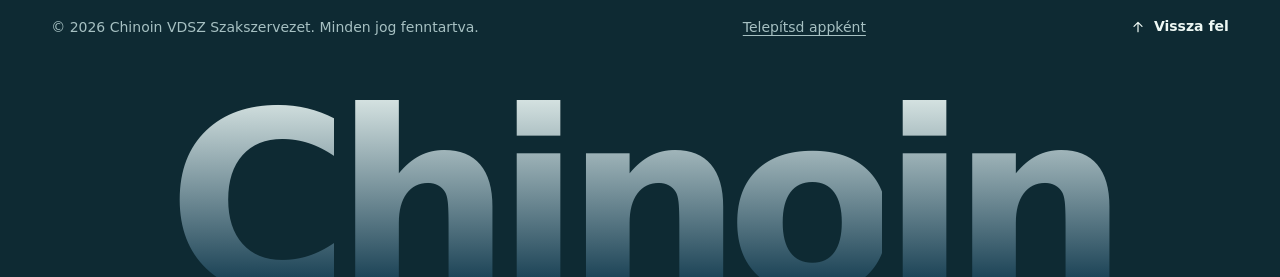
==== commit 4259832f: "Telepítés appként: iPhone-on átdob Safariba és lépésenként végigvezet - iOS más böngésző / beépített" ====
--- a/index.html
+++ b/index.html
@@ -21,8 +21,8 @@
   <link rel="apple-touch-icon" href="assets/img/icon-192.png">
   <link rel="preload" href="assets/fonts/Unbounded-normal-latin.woff2" as="font" type="font/woff2" crossorigin>
   <link rel="preload" href="assets/fonts/Manrope-normal-latin.woff2" as="font" type="font/woff2" crossorigin>
-  <link rel="stylesheet" href="assets/css/fonts.css?v=32">
-  <link rel="stylesheet" href="assets/css/style.css?v=32">
+  <link rel="stylesheet" href="assets/css/fonts.css?v=33">
+  <link rel="stylesheet" href="assets/css/style.css?v=33">
 </head>
 <body data-page="home">
 <main id="main">
@@ -194,12 +194,12 @@
 <script src="assets/vendor/gsap.min.js" defer></script>
 <script src="assets/vendor/ScrollTrigger.min.js" defer></script>
 <script src="assets/vendor/lenis.min.js" defer></script>
-<script src="assets/js/config.js?v=32" defer></script>
-<script src="assets/js/backend.js?v=32" defer></script>
-<script src="assets/js/i18n.js?v=32" defer></script>
-<script src="assets/js/orb-gl.js?v=32" defer></script>
-<script src="assets/js/app.js?v=32" defer></script>
-<script src="assets/js/story.js?v=32" defer></script>
+<script src="assets/js/config.js?v=33" defer></script>
+<script src="assets/js/backend.js?v=33" defer></script>
+<script src="assets/js/i18n.js?v=33" defer></script>
+<script src="assets/js/orb-gl.js?v=33" defer></script>
+<script src="assets/js/app.js?v=33" defer></script>
+<script src="assets/js/story.js?v=33" defer></script>
 <script type="application/ld+json">
 {"@context":"https://schema.org","@type":"Organization","name":"Chinoin Vegyipari Dolgozók Szakszervezete","url":"https://chinoin-vdsz.vercel.app/","logo":"https://chinoin-vdsz.vercel.app/assets/img/icon-512.png","email":"chinoinvdsz@gmail.com","telephone":"+36 1 505 1678"}
 </script>
--- a/assets/css/style.css
+++ b/assets/css/style.css
@@ -1525,3 +1525,34 @@
 .cta-next .story-num { color: var(--accent); }
 .cta-actions { display: flex; flex-wrap: wrap; justify-content: center; gap: 12px; }
 .cta .cta-actions { margin-top: 48px; }
+
+/* ---------- Telepítési útmutató (PWA) ---------- */
+.pwa-guide { position: fixed; inset: 0; z-index: 300; display: flex; align-items: flex-end; justify-content: center; padding: 12px 12px calc(12px + env(safe-area-inset-bottom)); background: rgba(6, 22, 28, 0); backdrop-filter: blur(0); -webkit-backdrop-filter: blur(0); visibility: hidden; transition: background .35s ease, backdrop-filter .35s ease, visibility 0s linear .35s; }
+.pwa-guide.is-open { visibility: visible; background: rgba(6, 22, 28, .62); backdrop-filter: blur(6px); -webkit-backdrop-filter: blur(6px); transition: background .35s ease, backdrop-filter .35s ease; }
+.pwa-guide[data-arrow] .pwa-card { margin-bottom: 64px; }
+.pwa-guide[data-arrow=""] .pwa-card { margin-bottom: 0; }
+.pwa-card { position: relative; width: 100%; max-width: 440px; max-height: calc(100svh - 96px); overflow: auto; padding: 26px 22px 22px; border-radius: 28px; color: var(--on-ink); background: radial-gradient(120% 80% at 50% 0%, #1d4a57 0%, var(--ink) 62%); border: 1px solid rgba(255, 255, 255, .08); box-shadow: 0 30px 80px -20px rgba(0, 0, 0, .6), inset 0 1px 0 rgba(255, 255, 255, .08); transform: translateY(40px) scale(.98); opacity: 0; transition: transform .5s cubic-bezier(.2, .9, .25, 1), opacity .3s ease; }
+.pwa-guide.is-open .pwa-card { transform: none; opacity: 1; }
+.pwa-x { position: absolute; top: 12px; right: 12px; width: 36px; height: 36px; border-radius: 50%; border: 0; background: rgba(255, 255, 255, .08); color: var(--on-ink); font-size: 22px; line-height: 1; cursor: pointer; }
+.pwa-app { display: block; width: 56px; height: 56px; padding: 6px; border-radius: 16px; background: rgba(255, 255, 255, .06); border: 1px solid rgba(255, 255, 255, .1); margin-bottom: 16px; }
+.pwa-app img { width: 44px; height: 44px; border-radius: 11px; display: block; }
+.pwa-title { font-family: var(--font-display); font-weight: 800; font-size: 24px; letter-spacing: -.03em; line-height: 1.1; margin: 0 40px 8px 0; }
+.pwa-lead { color: var(--on-ink-muted); font-size: 15px; line-height: 1.5; margin-bottom: 18px; }
+.pwa-steps { list-style: none; padding: 0; margin: 0 0 20px; display: grid; gap: 8px; counter-reset: none; }
+.pwa-steps li { display: grid; grid-template-columns: 28px 1fr 40px; align-items: center; gap: 12px; padding: 12px 12px 12px 14px; border-radius: 16px; background: rgba(255, 255, 255, .045); border: 1px solid rgba(255, 255, 255, .07); font-size: 15px; line-height: 1.4; opacity: 0; transform: translateY(10px); transition: opacity .4s ease, transform .5s cubic-bezier(.2, .9, .25, 1); transition-delay: calc(.12s + var(--i) * .08s); }
+.pwa-guide.is-open .pwa-steps li { opacity: 1; transform: none; }
+.pwa-steps b { color: #fff; font-weight: 700; }
+.pwa-num { width: 28px; height: 28px; border-radius: 50%; display: grid; place-items: center; font-weight: 700; font-size: 13px; color: var(--ink); background: var(--accent); }
+.pwa-ico { width: 40px; height: 40px; border-radius: 12px; display: grid; place-items: center; color: #4da3ff; background: rgba(77, 163, 255, .12); }
+.pwa-ico svg { width: 22px; height: 22px; }
+.pwa-card .btn { gap: 10px; }
+.pwa-card .btn svg { width: 20px; height: 20px; flex: none; }
+.pwa-fallback { margin-top: 16px; padding-top: 16px; border-top: 1px solid rgba(255, 255, 255, .08); }
+.pwa-fallback p { color: var(--on-ink-muted); font-size: 14px; line-height: 1.5; margin-bottom: 12px; }
+.pwa-fallback .btn--line { color: var(--on-ink); border-color: rgba(255, 255, 255, .25); }
+.pwa-arrow { position: fixed; bottom: calc(8px + env(safe-area-inset-bottom)); left: 50%; width: 44px; height: 44px; margin-left: -22px; border-radius: 50%; display: grid; place-items: center; color: var(--ink); background: var(--accent); box-shadow: 0 0 0 8px rgba(82, 191, 165, .18); opacity: 0; transition: opacity .3s ease .4s; animation: pwaBob 1.4s ease-in-out infinite; }
+.pwa-arrow svg { width: 24px; height: 24px; }
+.pwa-guide[data-arrow="right"] .pwa-arrow { left: auto; right: 22px; margin-left: 0; }
+.pwa-guide.is-open .pwa-arrow { opacity: 1; }
+@keyframes pwaBob { 0%, 100% { transform: translateY(0); } 50% { transform: translateY(8px); } }
+@media (prefers-reduced-motion: reduce) { .pwa-arrow { animation: none; } .pwa-card, .pwa-steps li { transition: opacity .2s ease; transform: none; } }
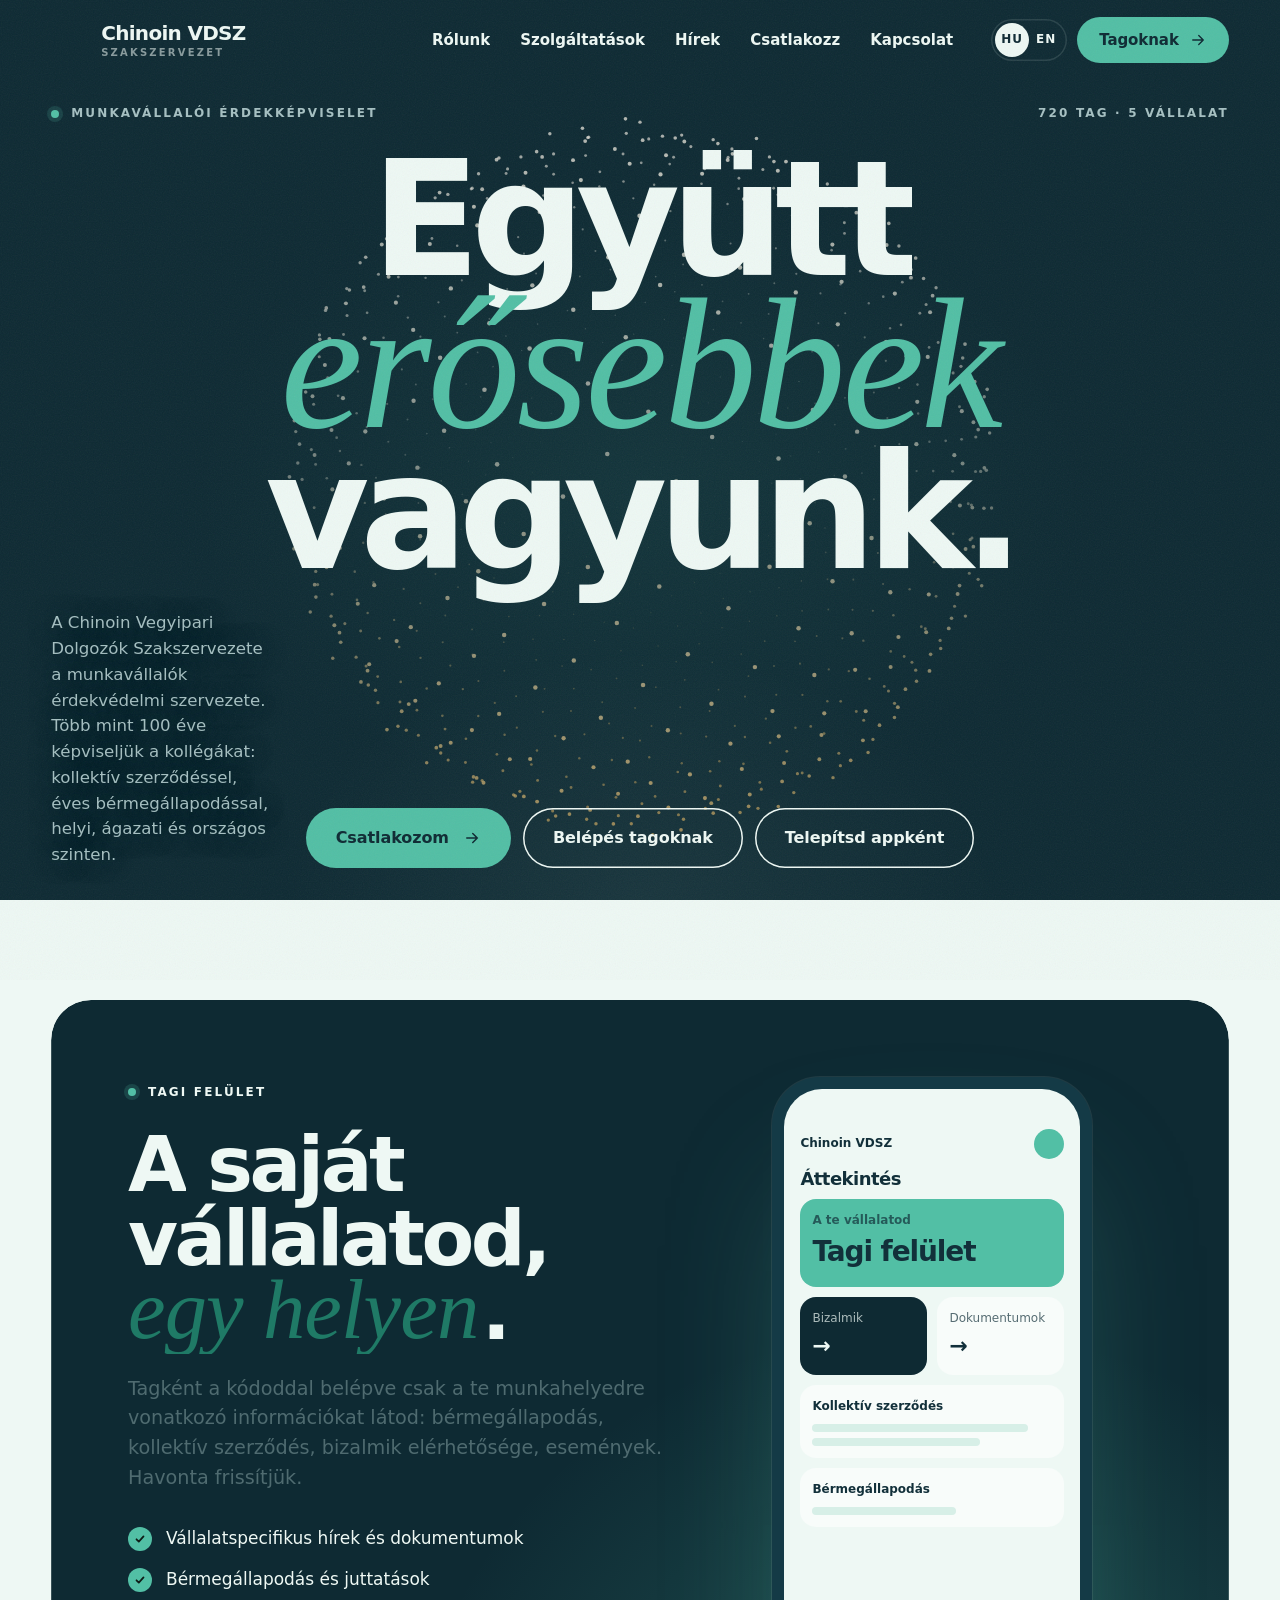
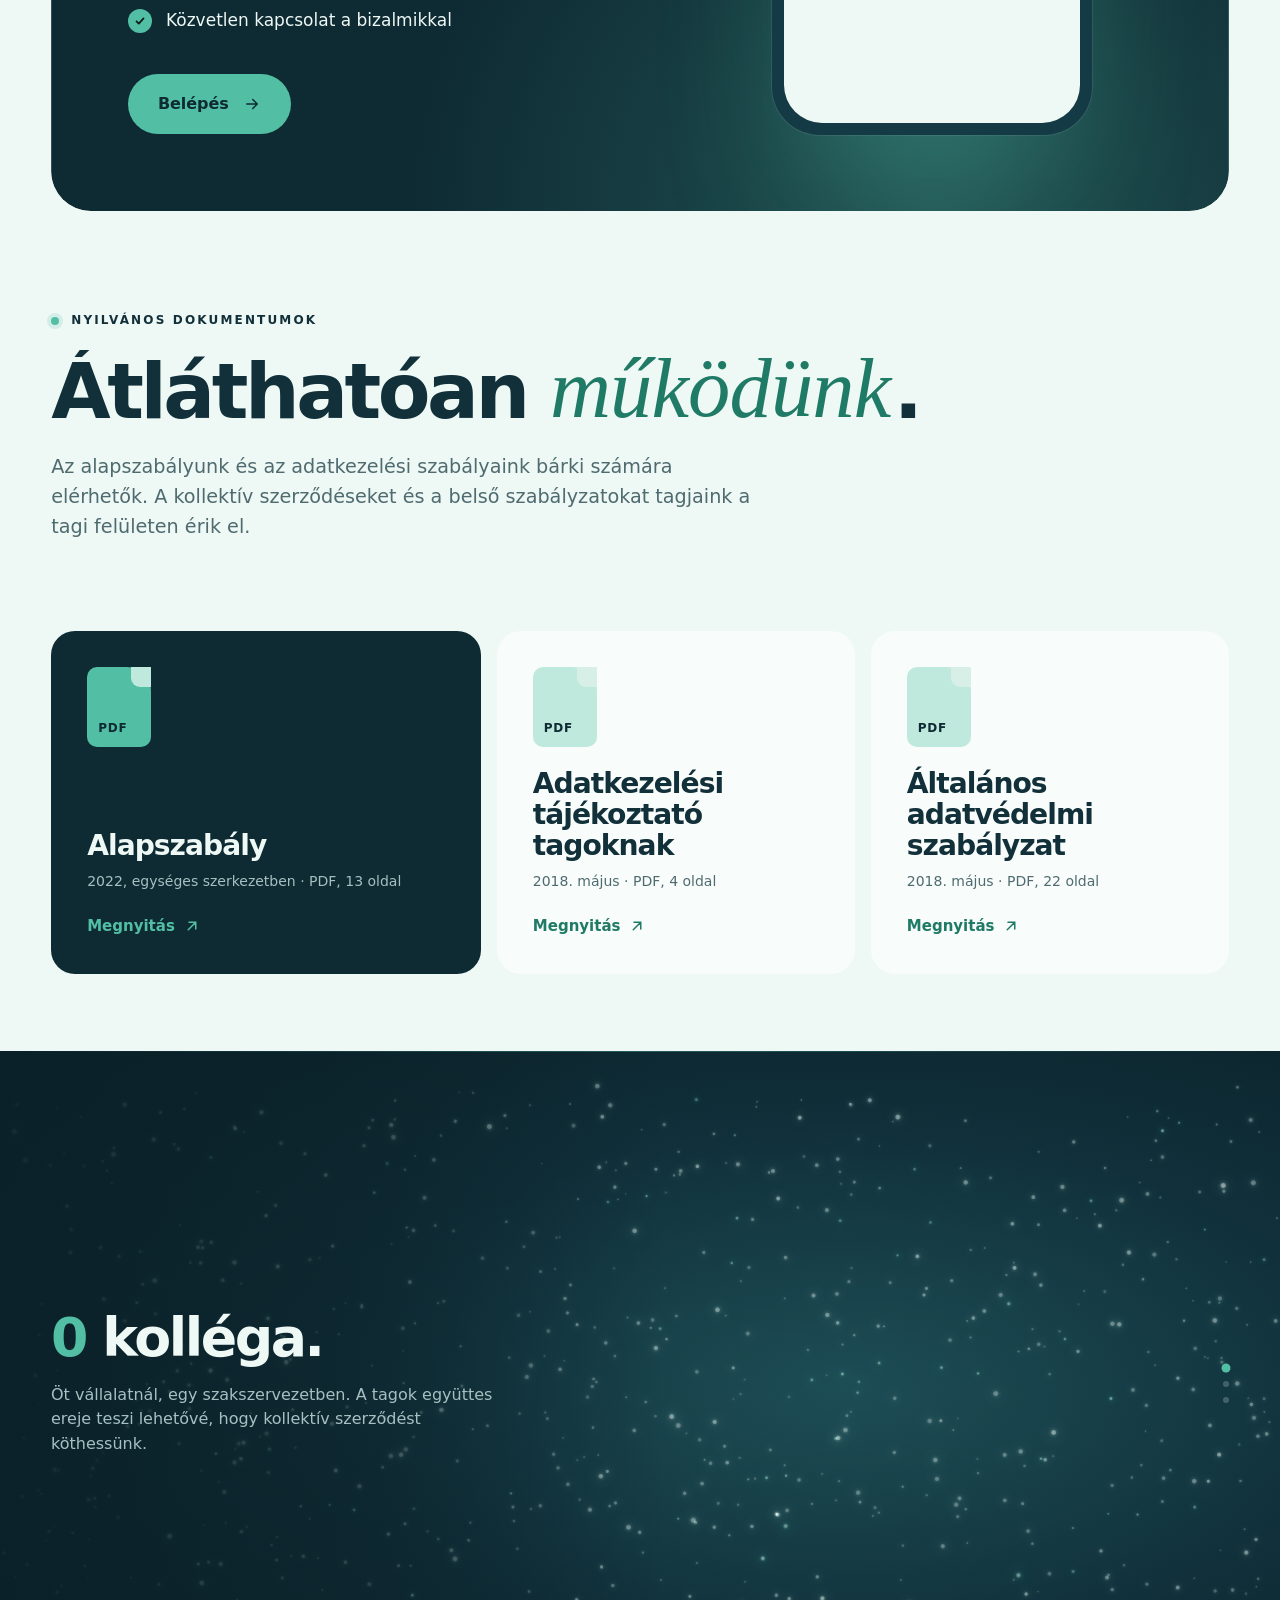
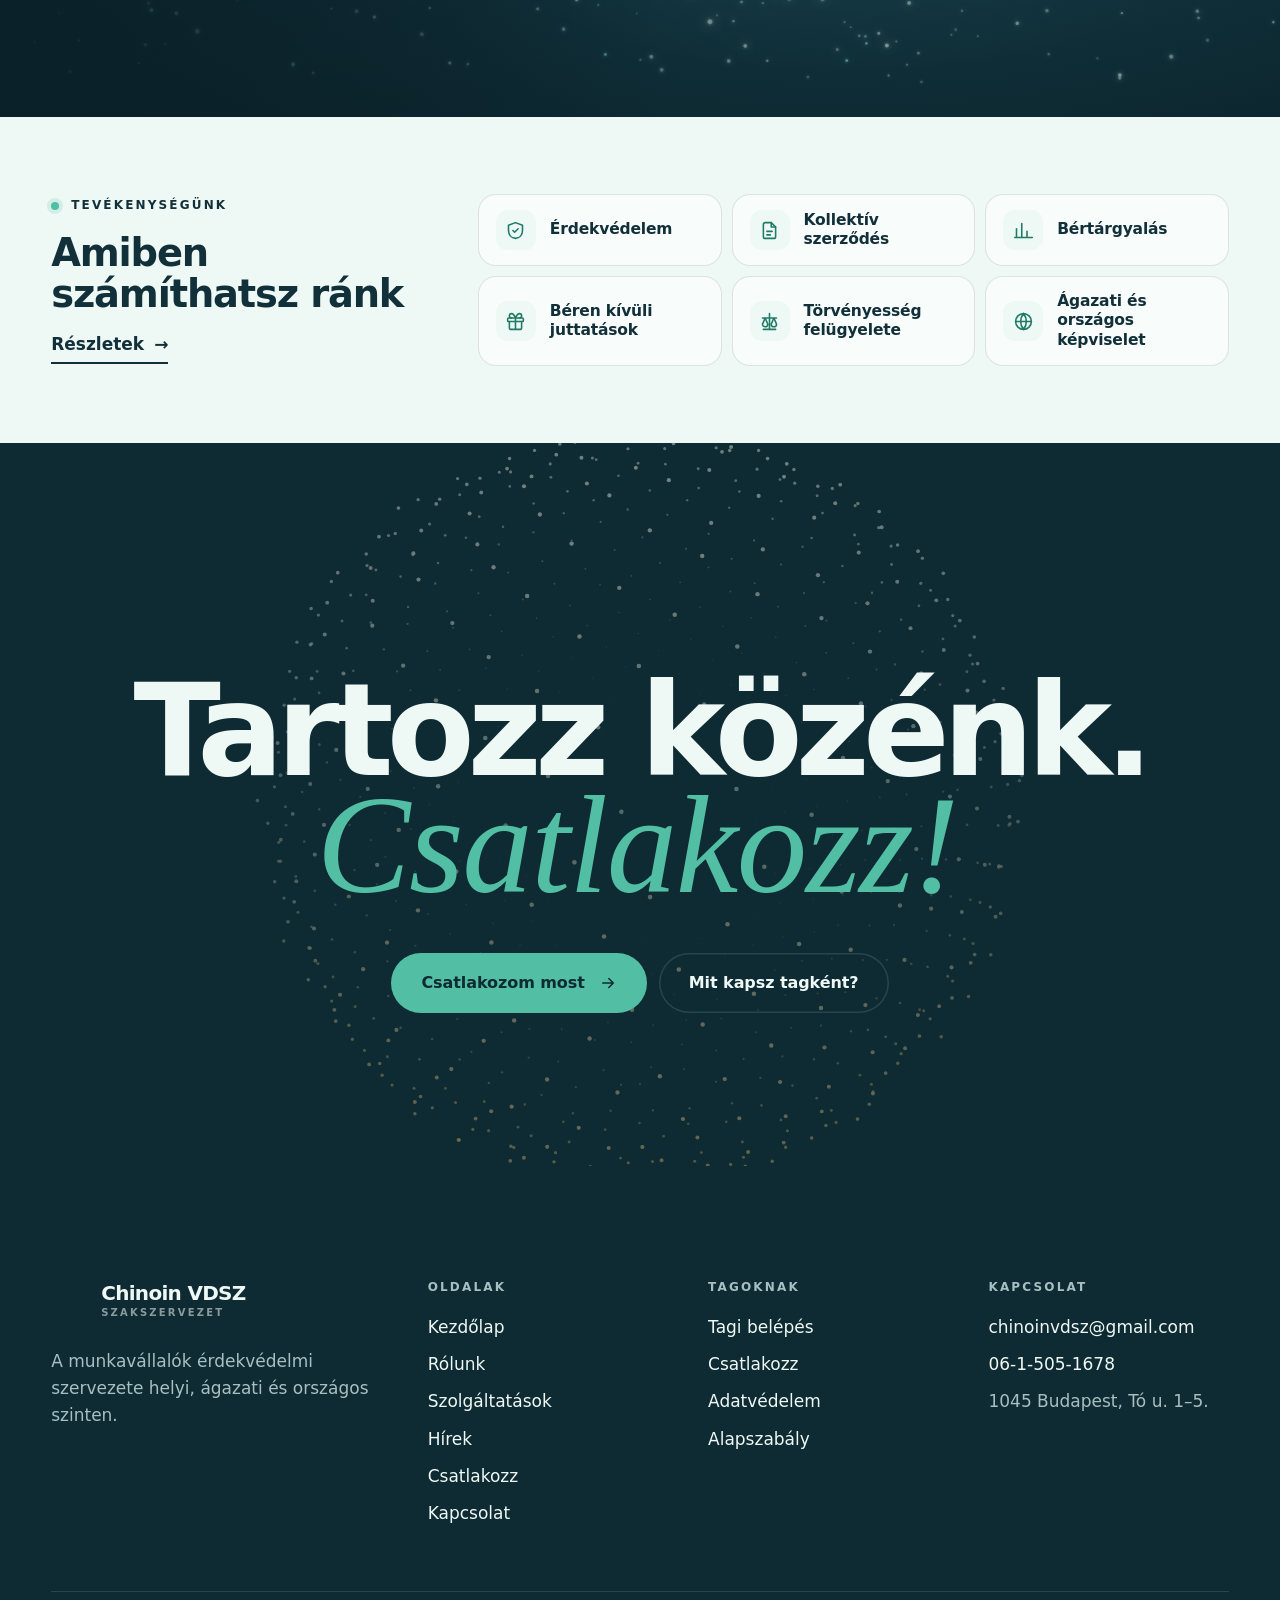
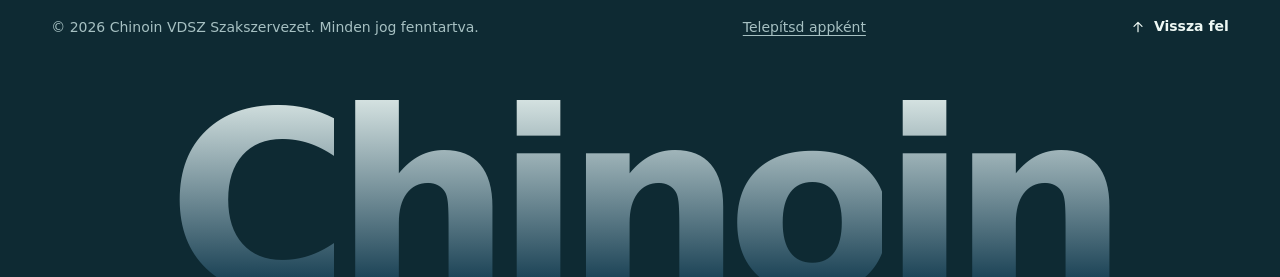
==== commit 791455c6: "Telepítési útmutató: a nyíl a címsor bal oldali ☰ gombjára mutat Co-Authored-By: Claude Opus 5.5 <no" ====
--- a/index.html
+++ b/index.html
@@ -21,8 +21,8 @@
   <link rel="apple-touch-icon" href="assets/img/icon-192.png">
   <link rel="preload" href="assets/fonts/Unbounded-normal-latin.woff2" as="font" type="font/woff2" crossorigin>
   <link rel="preload" href="assets/fonts/Manrope-normal-latin.woff2" as="font" type="font/woff2" crossorigin>
-  <link rel="stylesheet" href="assets/css/fonts.css?v=33">
-  <link rel="stylesheet" href="assets/css/style.css?v=33">
+  <link rel="stylesheet" href="assets/css/fonts.css?v=34">
+  <link rel="stylesheet" href="assets/css/style.css?v=34">
 </head>
 <body data-page="home">
 <main id="main">
@@ -194,12 +194,12 @@
 <script src="assets/vendor/gsap.min.js" defer></script>
 <script src="assets/vendor/ScrollTrigger.min.js" defer></script>
 <script src="assets/vendor/lenis.min.js" defer></script>
-<script src="assets/js/config.js?v=33" defer></script>
-<script src="assets/js/backend.js?v=33" defer></script>
-<script src="assets/js/i18n.js?v=33" defer></script>
-<script src="assets/js/orb-gl.js?v=33" defer></script>
-<script src="assets/js/app.js?v=33" defer></script>
-<script src="assets/js/story.js?v=33" defer></script>
+<script src="assets/js/config.js?v=34" defer></script>
+<script src="assets/js/backend.js?v=34" defer></script>
+<script src="assets/js/i18n.js?v=34" defer></script>
+<script src="assets/js/orb-gl.js?v=34" defer></script>
+<script src="assets/js/app.js?v=34" defer></script>
+<script src="assets/js/story.js?v=34" defer></script>
 <script type="application/ld+json">
 {"@context":"https://schema.org","@type":"Organization","name":"Chinoin Vegyipari Dolgozók Szakszervezete","url":"https://chinoin-vdsz.vercel.app/","logo":"https://chinoin-vdsz.vercel.app/assets/img/icon-512.png","email":"chinoinvdsz@gmail.com","telephone":"+36 1 505 1678"}
 </script>
--- a/assets/css/style.css
+++ b/assets/css/style.css
@@ -1552,7 +1552,7 @@
 .pwa-fallback .btn--line { color: var(--on-ink); border-color: rgba(255, 255, 255, .25); }
 .pwa-arrow { position: fixed; bottom: calc(8px + env(safe-area-inset-bottom)); left: 50%; width: 44px; height: 44px; margin-left: -22px; border-radius: 50%; display: grid; place-items: center; color: var(--ink); background: var(--accent); box-shadow: 0 0 0 8px rgba(82, 191, 165, .18); opacity: 0; transition: opacity .3s ease .4s; animation: pwaBob 1.4s ease-in-out infinite; }
 .pwa-arrow svg { width: 24px; height: 24px; }
-.pwa-guide[data-arrow="right"] .pwa-arrow { left: auto; right: 22px; margin-left: 0; }
+.pwa-guide[data-arrow="left"] .pwa-arrow { left: 62px; margin-left: 0; }
 .pwa-guide.is-open .pwa-arrow { opacity: 1; }
 @keyframes pwaBob { 0%, 100% { transform: translateY(0); } 50% { transform: translateY(8px); } }
 @media (prefers-reduced-motion: reduce) { .pwa-arrow { animation: none; } .pwa-card, .pwa-steps li { transition: opacity .2s ease; transform: none; } }
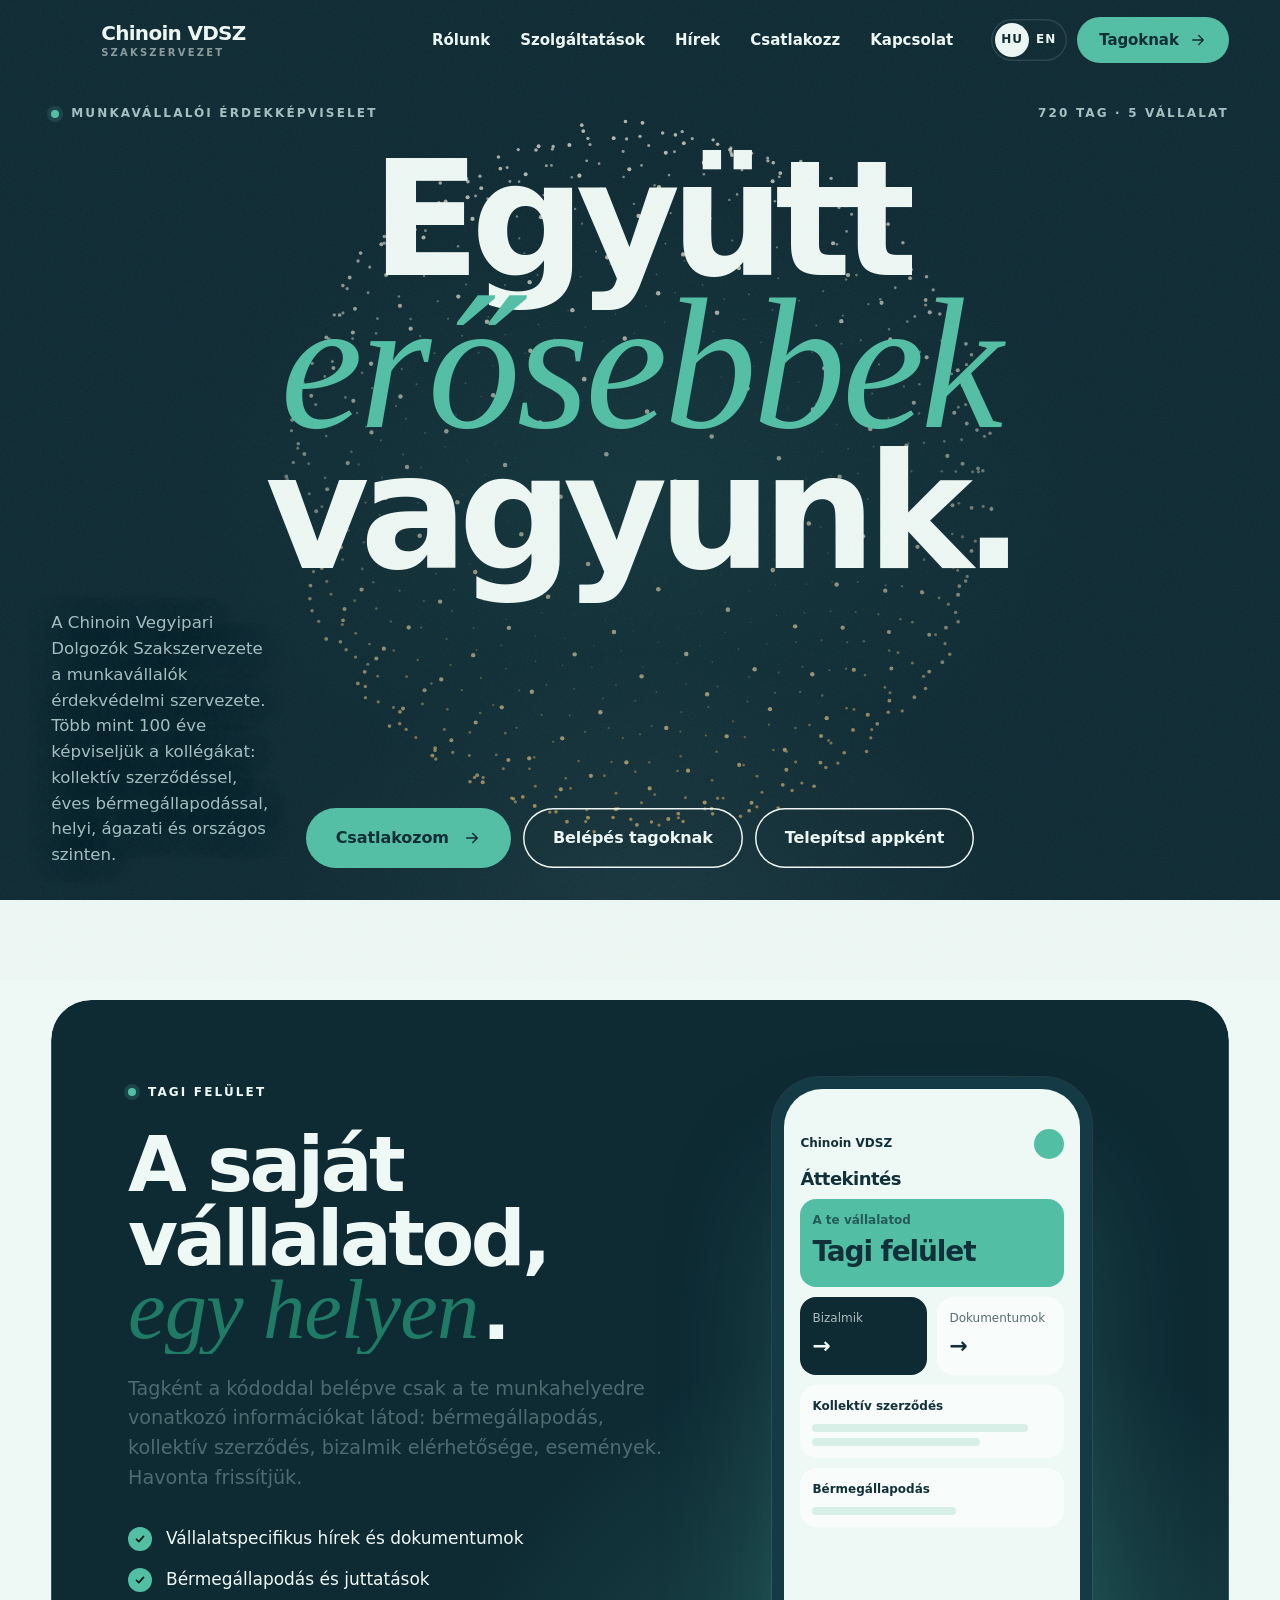
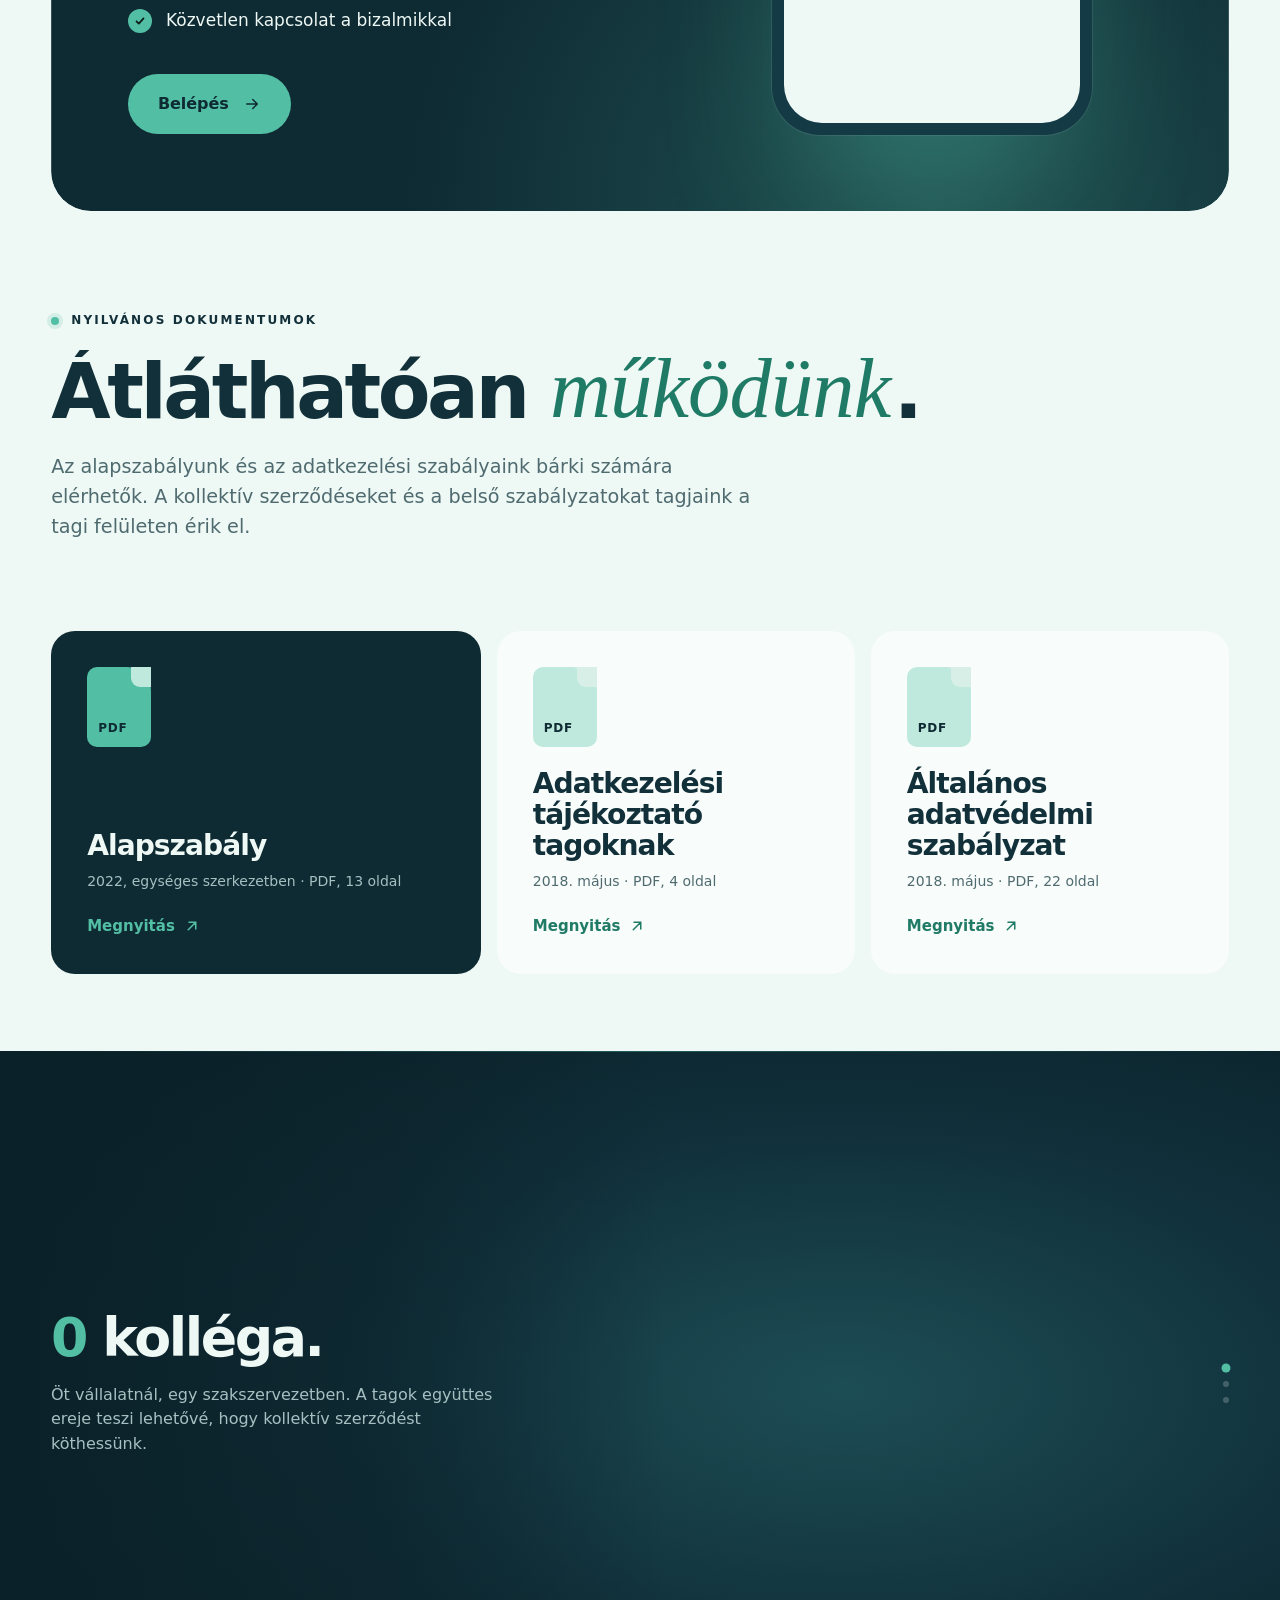
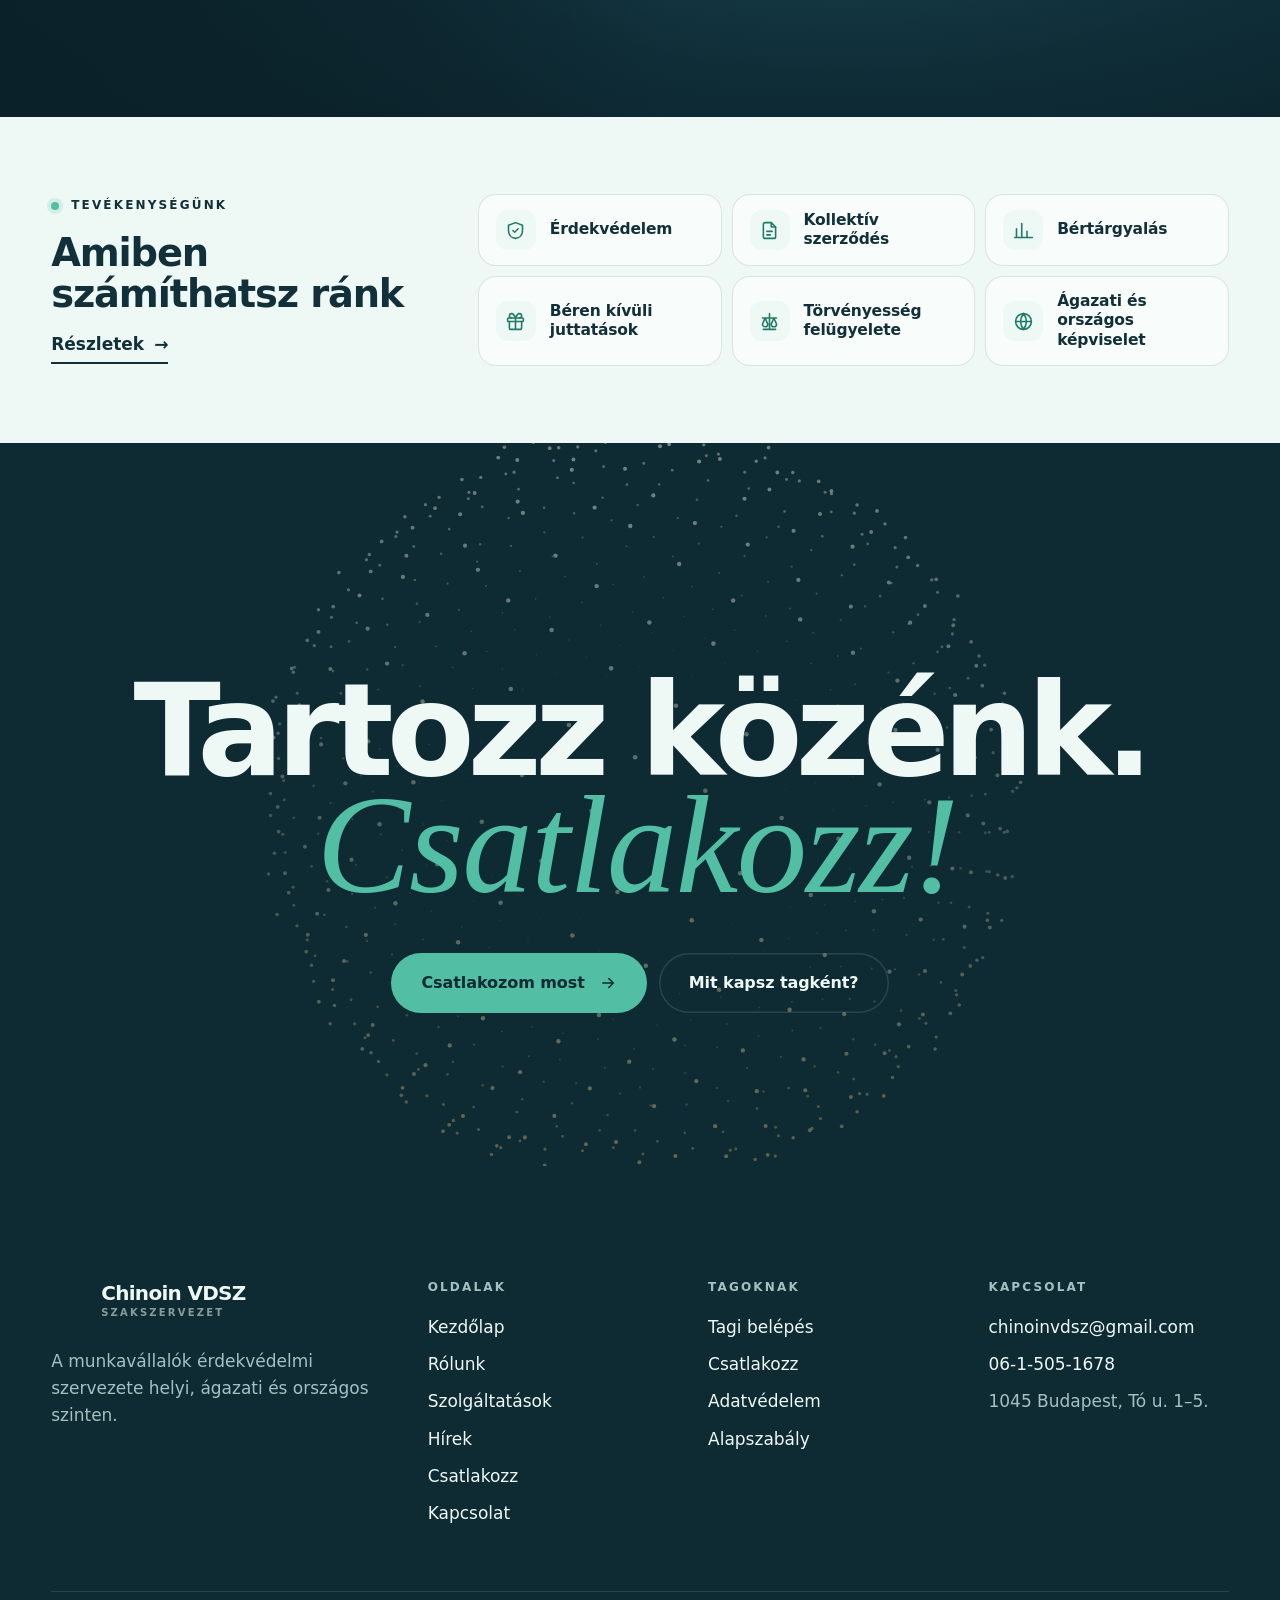
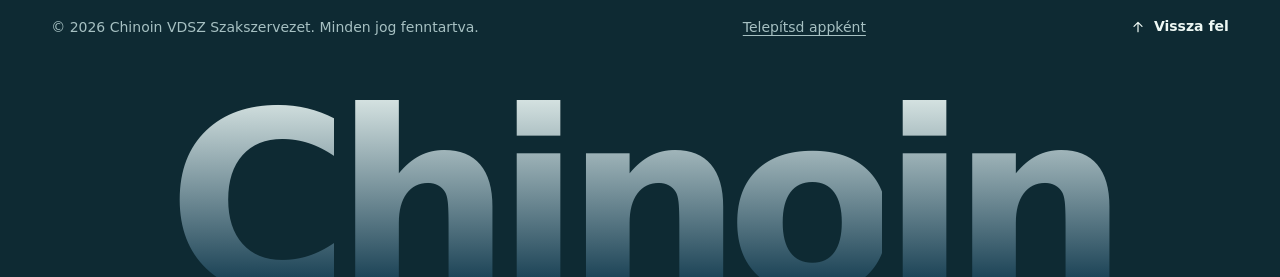
==== commit d761dd15: "Csatlakozz: minden cég belépési nyilatkozata külön sorban; böngészős automatikus fordítás tiltva Co-" ====
--- a/index.html
+++ b/index.html
@@ -1,7 +1,8 @@
 <!doctype html>
-<html lang="hu" class="no-js">
+<html lang="hu" class="no-js notranslate" translate="no">
 <head>
   <meta charset="utf-8">
+  <meta name="google" content="notranslate">
   <meta name="viewport" content="width=device-width, initial-scale=1, viewport-fit=cover">
   <title>Chinoin VDSZ Szakszervezet</title>
   <meta name="description" content="A Chinoin Vegyipari Dolgozók Szakszervezete: 720 tag, 5 vállalat, több mint 100 év a munkavállalók érdekében.">
@@ -21,8 +22,8 @@
   <link rel="apple-touch-icon" href="assets/img/icon-192.png">
   <link rel="preload" href="assets/fonts/Unbounded-normal-latin.woff2" as="font" type="font/woff2" crossorigin>
   <link rel="preload" href="assets/fonts/Manrope-normal-latin.woff2" as="font" type="font/woff2" crossorigin>
-  <link rel="stylesheet" href="assets/css/fonts.css?v=34">
-  <link rel="stylesheet" href="assets/css/style.css?v=34">
+  <link rel="stylesheet" href="assets/css/fonts.css?v=35">
+  <link rel="stylesheet" href="assets/css/style.css?v=35">
 </head>
 <body data-page="home">
 <main id="main">
@@ -194,12 +195,12 @@
 <script src="assets/vendor/gsap.min.js" defer></script>
 <script src="assets/vendor/ScrollTrigger.min.js" defer></script>
 <script src="assets/vendor/lenis.min.js" defer></script>
-<script src="assets/js/config.js?v=34" defer></script>
-<script src="assets/js/backend.js?v=34" defer></script>
-<script src="assets/js/i18n.js?v=34" defer></script>
-<script src="assets/js/orb-gl.js?v=34" defer></script>
-<script src="assets/js/app.js?v=34" defer></script>
-<script src="assets/js/story.js?v=34" defer></script>
+<script src="assets/js/config.js?v=35" defer></script>
+<script src="assets/js/backend.js?v=35" defer></script>
+<script src="assets/js/i18n.js?v=35" defer></script>
+<script src="assets/js/orb-gl.js?v=35" defer></script>
+<script src="assets/js/app.js?v=35" defer></script>
+<script src="assets/js/story.js?v=35" defer></script>
 <script type="application/ld+json">
 {"@context":"https://schema.org","@type":"Organization","name":"Chinoin Vegyipari Dolgozók Szakszervezete","url":"https://chinoin-vdsz.vercel.app/","logo":"https://chinoin-vdsz.vercel.app/assets/img/icon-512.png","email":"chinoinvdsz@gmail.com","telephone":"+36 1 505 1678"}
 </script>
